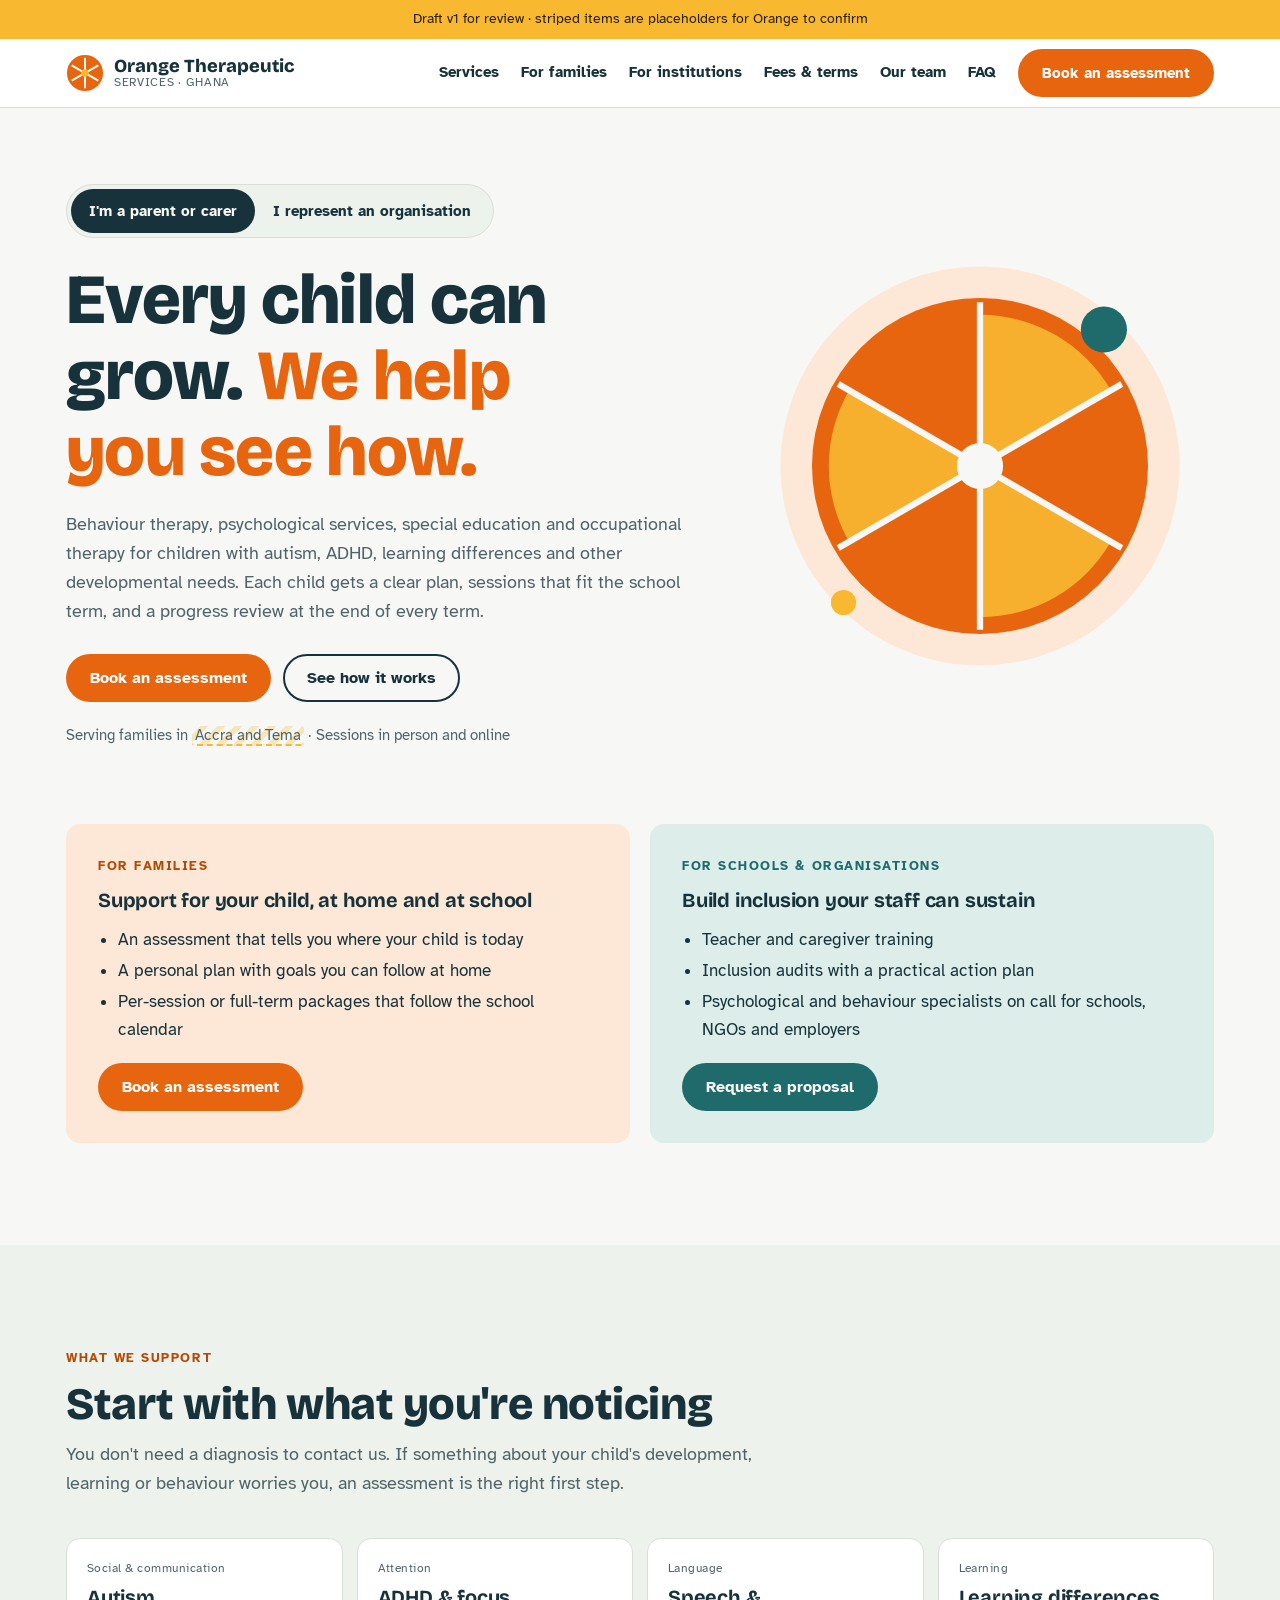
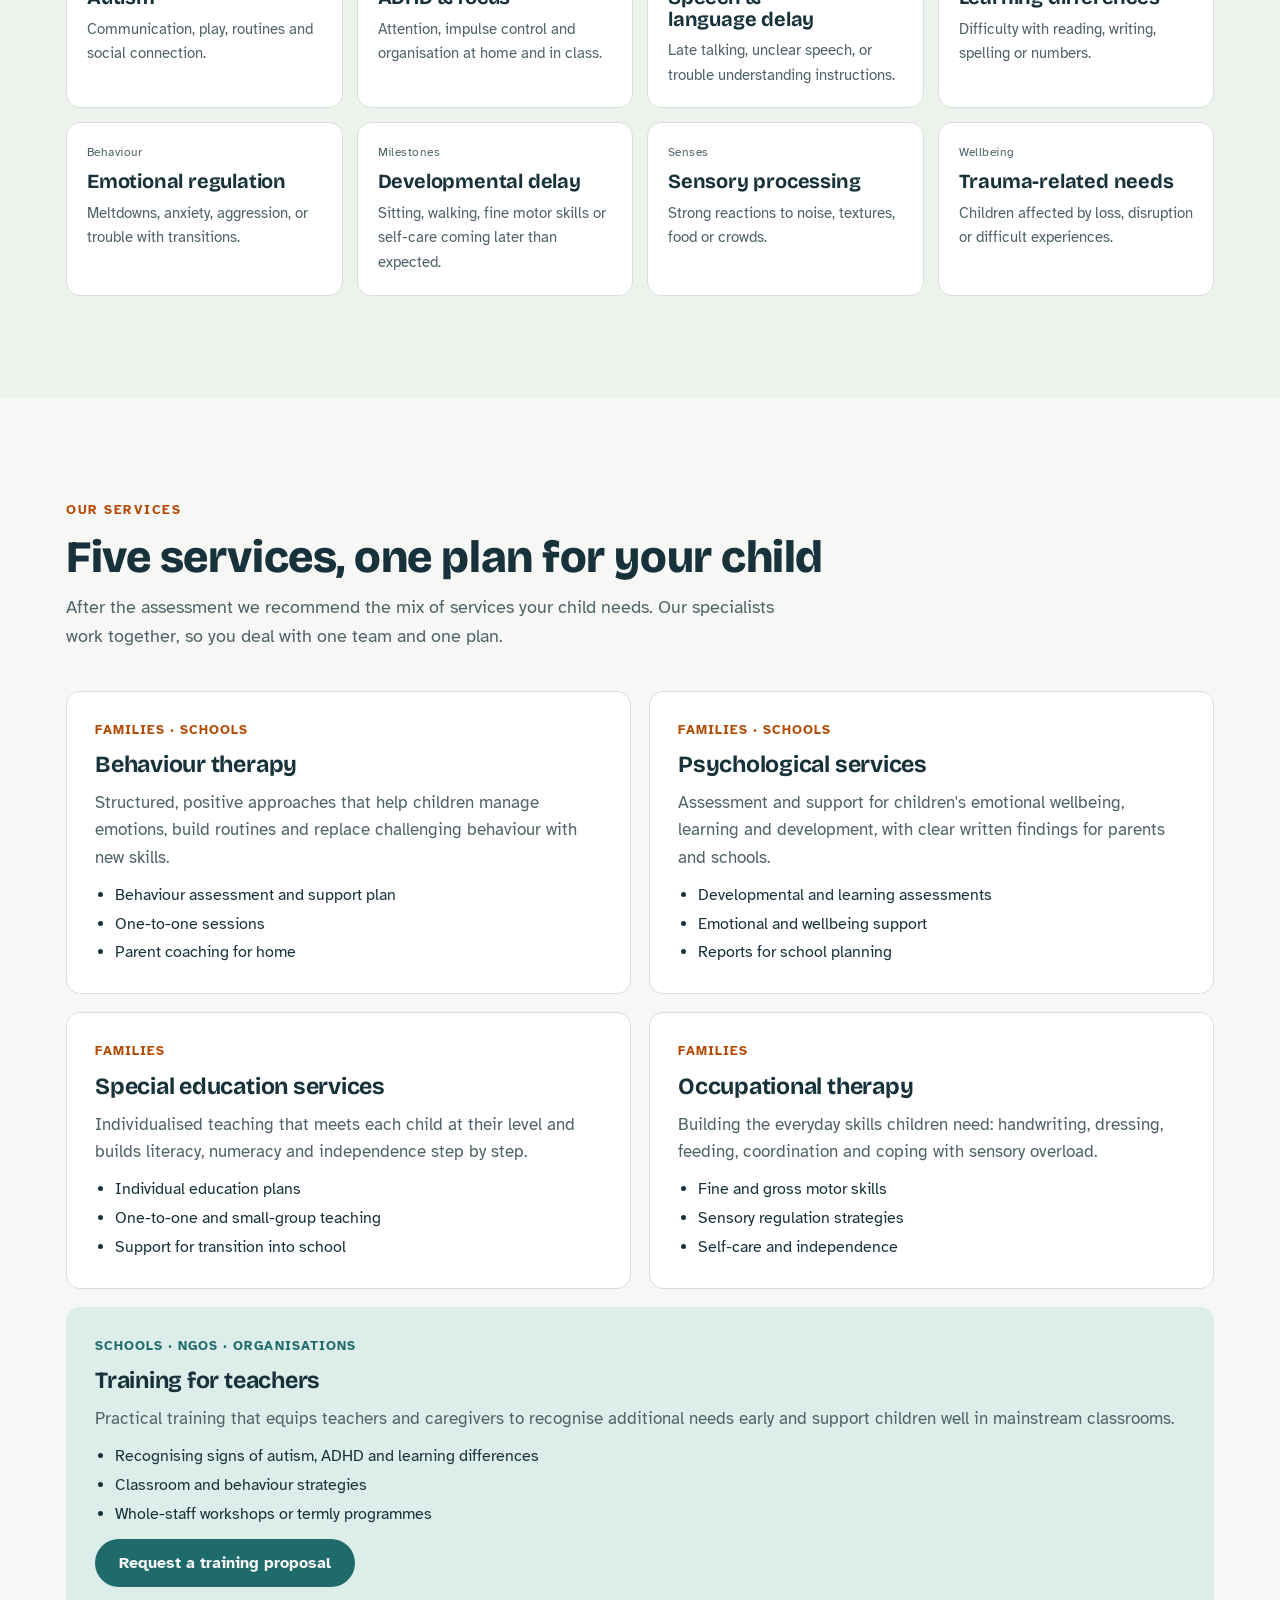
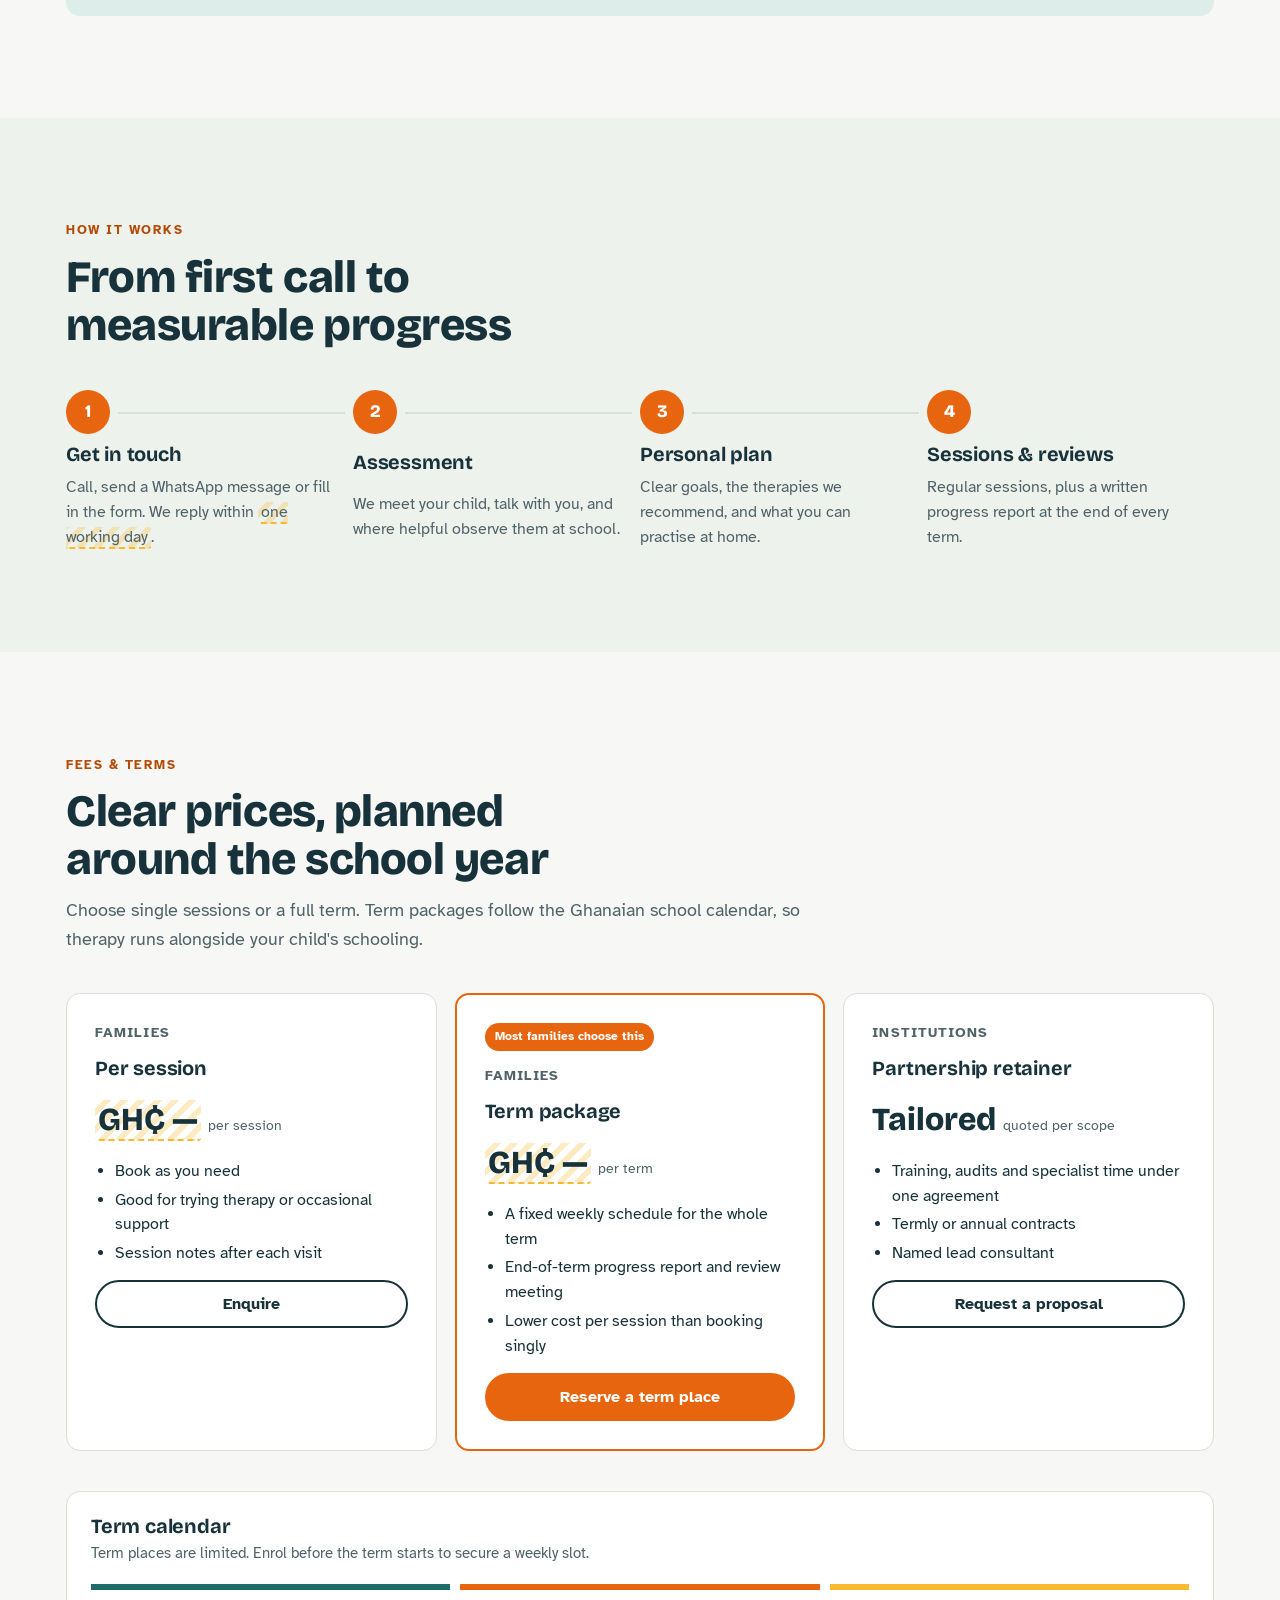
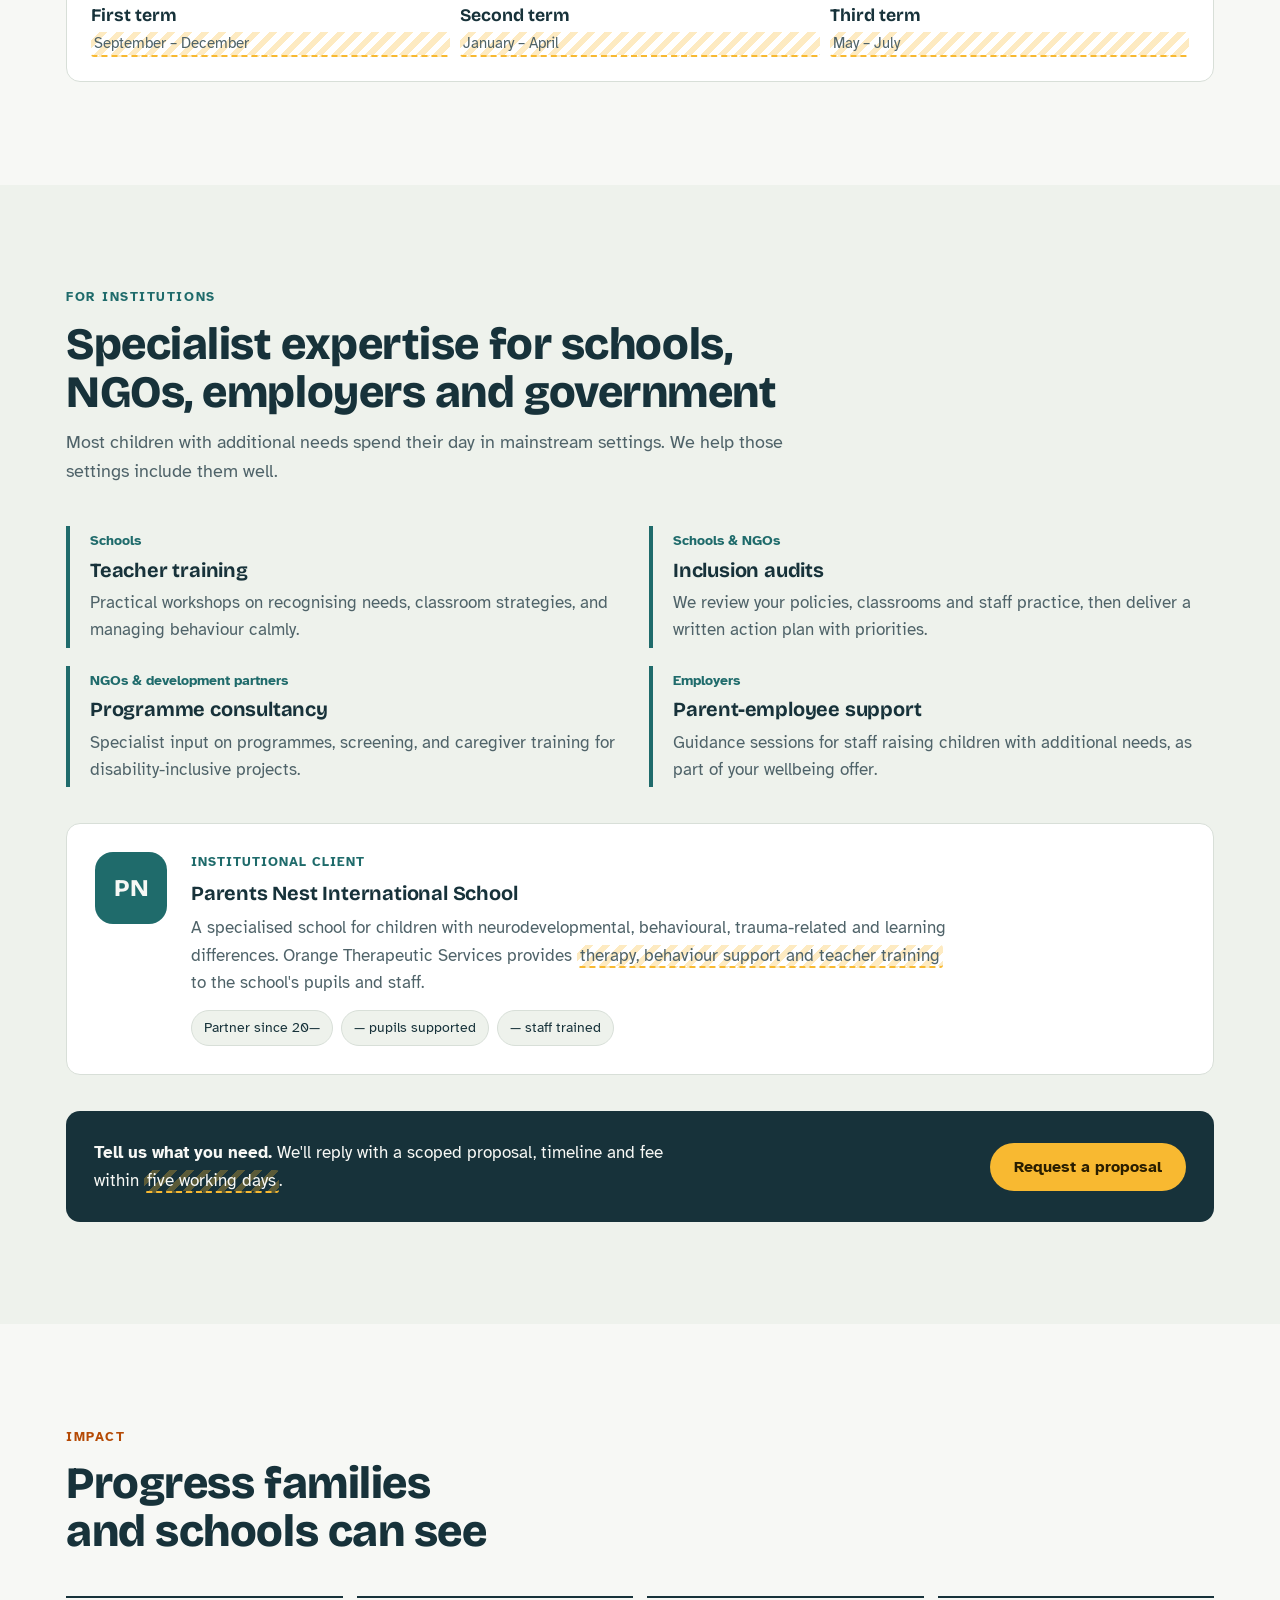
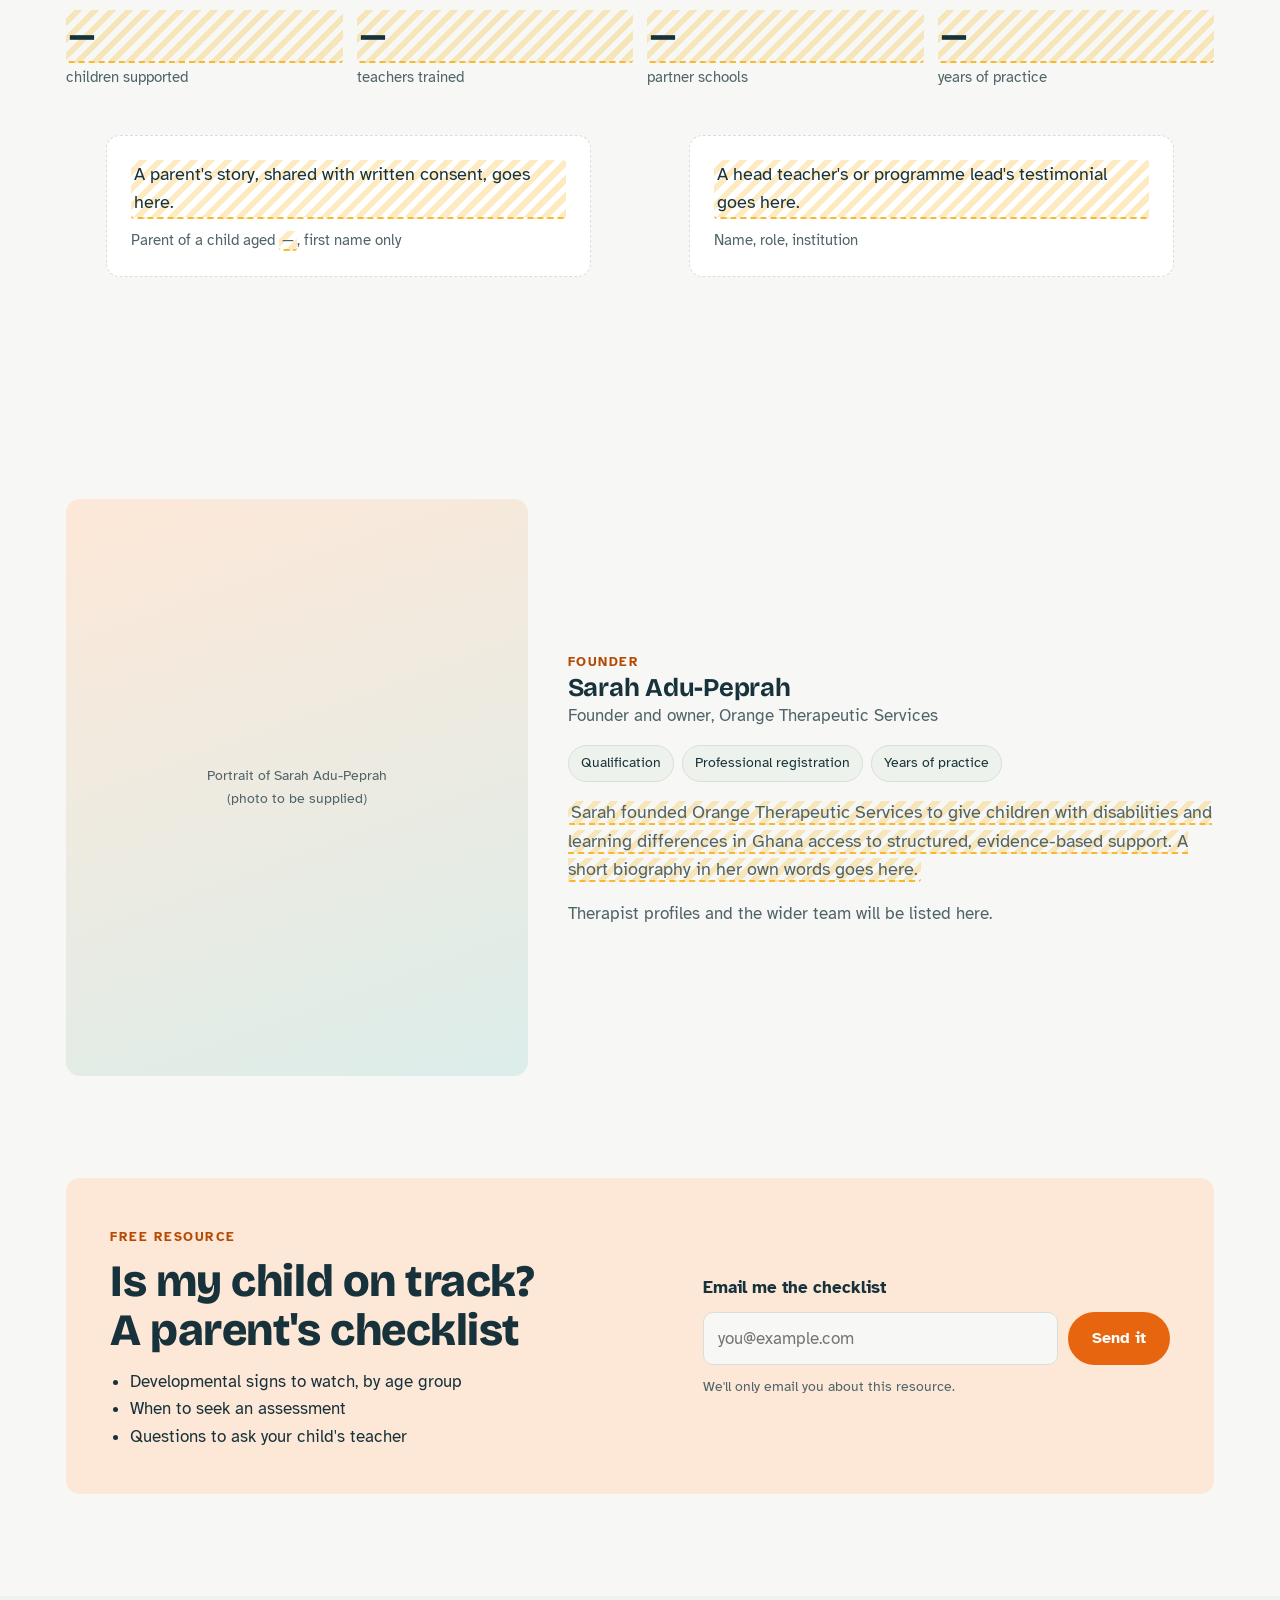
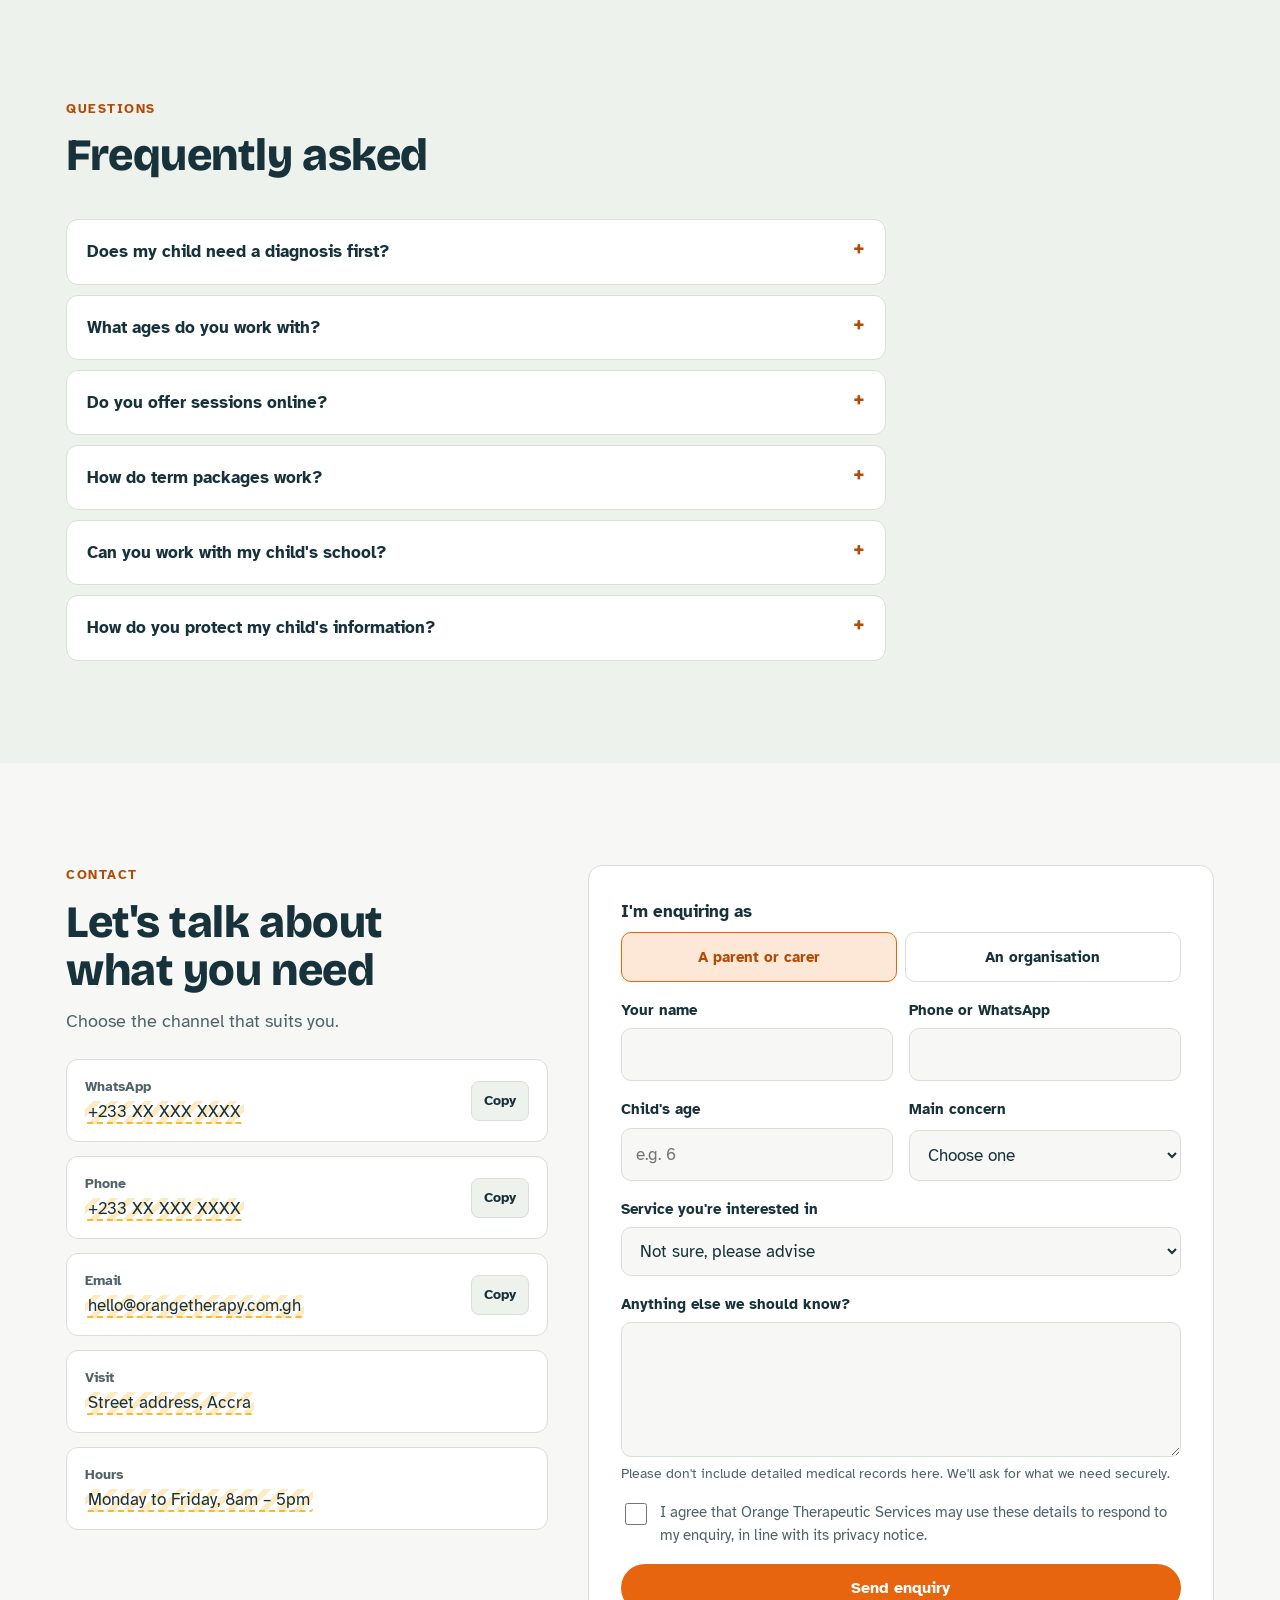
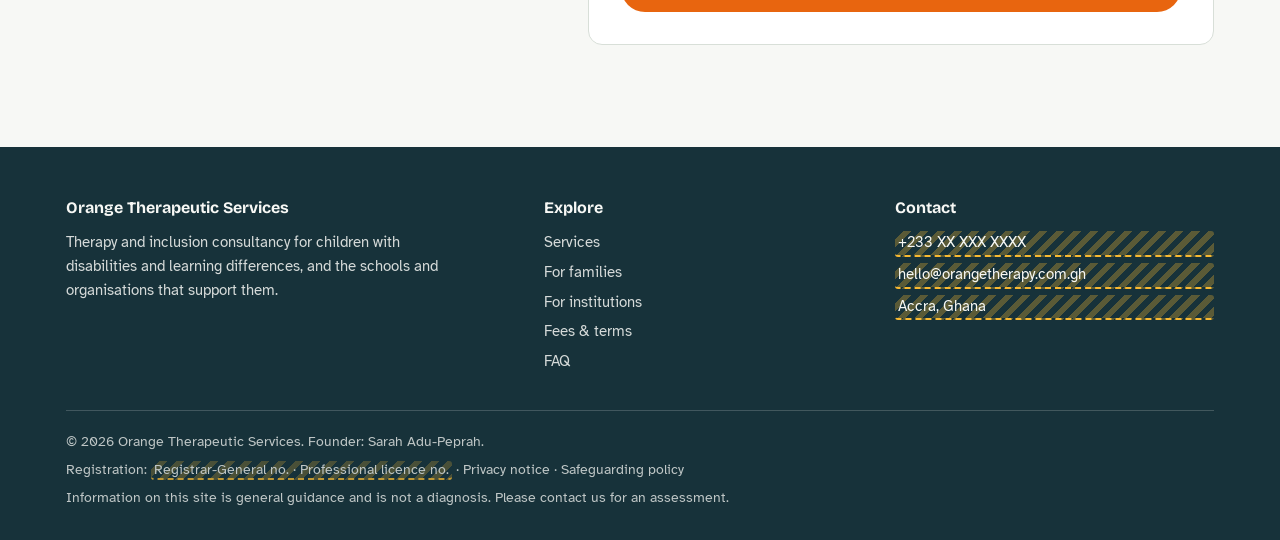
==== index.html @ 00dcbcc0 "Initial commit: Orange Therapeutic Services website v2 Responsive site with family and institution p" ====
<!doctype html>
<html lang="en">
<head>
<meta charset="utf-8">
<meta name="viewport" content="width=device-width, initial-scale=1, viewport-fit=cover">
<title>Orange Therapeutic Services</title>
<meta name="claude:viewport-fit-sides" content="cover">
<meta name="description" content="Therapy and inclusion consultancy for children with disabilities and learning differences in Ghana — for families and institutions.">
<link rel="preconnect" href="https://fonts.googleapis.com">
<link rel="stylesheet" href="https://fonts.googleapis.com/css2?family=Bricolage+Grotesque:opsz,wght@12..96,500;12..96,700;12..96,800&family=Atkinson+Hyperlegible:ital,wght@0,400;0,700;1,400&display=swap">
<style>
img{max-width:100%}[hidden]{display:none!important}body{margin:0}
/* Layout: two-door site (Families / Institutions) — a calm, legible base with one bold orange "segment" motif */
:root{
  --bg:#F7F8F5; --surface:#FFFFFF; --sunk:#EEF2EC;
  --ink:#17323A; --muted:#4F6369; --line:#D8DFD8;
  --orange:#E8650F; --orange-ink:#B54A05; --orange-soft:#FDE8D8;
  --sun:#F8B931; --teal:#1F6B6B; --teal-soft:#DCEDEA;
  --on-orange:#FFFFFF;
  --f-display:"Bricolage Grotesque", "Trebuchet MS", system-ui, sans-serif;
  --f-body:"Atkinson Hyperlegible", "Segoe UI", system-ui, sans-serif;
  --r:14px; --max:1180px;
}
@media (prefers-color-scheme: dark){:root:not([data-theme="light"]){
  --bg:#0F1D21; --surface:#152A30; --sunk:#12252A;
  --ink:#EAF1EE; --muted:#A6B8B6; --line:#28434A;
  --orange:#FF8436; --orange-ink:#FFA066; --orange-soft:#3A2414;
  --sun:#F8C452; --teal:#6FC2BC; --teal-soft:#1B3B3D; --on-orange:#1A0E05;
  color-scheme:dark}}
:root[data-theme="dark"]{
  --bg:#0F1D21; --surface:#152A30; --sunk:#12252A;
  --ink:#EAF1EE; --muted:#A6B8B6; --line:#28434A;
  --orange:#FF8436; --orange-ink:#FFA066; --orange-soft:#3A2414;
  --sun:#F8C452; --teal:#6FC2BC; --teal-soft:#1B3B3D; --on-orange:#1A0E05;
  color-scheme:dark}

*{box-sizing:border-box}
html{scroll-behavior:smooth}
@media (prefers-reduced-motion: reduce){html{scroll-behavior:auto}*{transition:none!important;animation:none!important}}
body{background:var(--bg);color:var(--ink);font-family:var(--f-body);font-size:1.0625rem;line-height:1.6}
body::before{content:"";position:fixed;inset:0 0 auto;height:env(safe-area-inset-top,0px);z-index:60;background:var(--surface)}
a{color:inherit}
:focus-visible{outline:3px solid var(--orange);outline-offset:3px;border-radius:6px}
h1,h2,h3{font-family:var(--f-display);line-height:1.08;text-wrap:balance;margin:0;letter-spacing:-.01em}
h2{font-size:clamp(1.8rem,1.2rem + 2.4vw,2.8rem);font-weight:800}
h3{font-size:1.25rem;font-weight:700}
p{margin:0}
.wrap{max-width:var(--max);margin:0 auto;padding-left:max(16px,env(safe-area-inset-left,0px));padding-right:max(16px,env(safe-area-inset-right,0px))}
.band{padding-block:clamp(56px,8vw,104px)}
.eyebrow{font-size:.8rem;font-weight:700;letter-spacing:.12em;text-transform:uppercase;color:var(--orange-ink)}
.lede{color:var(--muted);font-size:1.125rem;max-width:62ch}
.sec-head{display:grid;gap:12px;margin-bottom:40px;max-width:760px}
.skip{position:absolute;left:-999px;top:8px;background:var(--surface);padding:8px 14px;z-index:99}
.skip:focus{left:16px}
/* placeholder marker: anything Orange must confirm */
.ph{background:repeating-linear-gradient(135deg,transparent 0 6px,color-mix(in srgb,var(--sun) 30%,transparent) 6px 12px);border-bottom:2px dashed var(--sun);padding:0 3px;border-radius:3px}

/* Buttons */
.btn{display:inline-flex;align-items:center;justify-content:center;gap:8px;min-height:48px;padding:0 22px;border-radius:999px;font:700 1rem var(--f-body);text-decoration:none;border:2px solid transparent;cursor:pointer;transition:transform .15s,background .15s}
.btn:hover{transform:translateY(-1px)}
.btn-primary{background:var(--orange);color:var(--on-orange)}
.btn-primary:hover{background:var(--orange-ink)}
.btn-ghost{border-color:var(--ink);color:var(--ink);background:transparent}
.btn-ghost:hover{background:var(--sunk)}

/* Draft banner */
.draft{background:var(--sun);color:#2A1E00;font-size:.88rem;text-align:center;padding-block:8px}

/* Header */
header.site{position:sticky;top:env(safe-area-inset-top,0px);z-index:50;background:var(--surface);border-bottom:1px solid var(--line)}
.nav{display:flex;align-items:center;justify-content:space-between;gap:16px;min-height:68px}
.brand{display:flex;align-items:center;gap:10px;text-decoration:none;font-family:var(--f-display);font-weight:800;font-size:1.15rem;line-height:1.05}
.brand small{display:block;font-family:var(--f-body);font-weight:400;font-size:.72rem;color:var(--muted);letter-spacing:.06em;text-transform:uppercase}
.links{display:flex;align-items:center;gap:22px}
.links a{text-decoration:none;font-weight:700;font-size:.95rem}
.links a:not(.btn):hover{color:var(--orange-ink)}
.menu-btn{display:none;background:none;border:2px solid var(--line);border-radius:10px;width:48px;height:48px;color:var(--ink);cursor:pointer}
@media (max-width:920px){
  .menu-btn{display:inline-grid;place-items:center}
  .links{position:absolute;top:100%;left:0;right:0;flex-direction:column;align-items:stretch;gap:0;background:var(--surface);border-bottom:1px solid var(--line);padding:8px max(16px,env(safe-area-inset-right,0px)) 18px max(16px,env(safe-area-inset-left,0px))}
  .links[data-open="false"]{display:none}
  .links a{padding:14px 4px;border-bottom:1px solid var(--line)}
  .links .btn{margin-top:14px;border-bottom:0}
}

/* Hero */
.hero{padding-block:clamp(40px,6vw,80px);overflow:hidden}
.hero-grid{display:grid;grid-template-columns:1.15fr .85fr;gap:48px;align-items:center}
.switch{display:inline-flex;background:var(--sunk);border:1px solid var(--line);border-radius:999px;padding:4px;margin-bottom:24px}
.switch button{border:0;background:transparent;color:var(--ink);font:700 .95rem var(--f-body);padding:10px 18px;border-radius:999px;cursor:pointer;min-height:44px}
.switch button[aria-pressed="true"]{background:var(--ink);color:var(--bg)}
.hero h1{font-size:clamp(2.4rem,1.4rem + 4.6vw,4.4rem);font-weight:800;margin-bottom:20px}
.hero h1 em{font-style:normal;color:var(--orange)}
.hero .lede{margin-bottom:28px}
.cta-row{display:flex;flex-wrap:wrap;gap:12px}
.hero-note{margin-top:22px;font-size:.92rem;color:var(--muted)}
.orange-mark{width:100%;max-width:420px;justify-self:center;aspect-ratio:1}
.orange-mark .seg{transform-origin:200px 200px;animation:settle .9s cubic-bezier(.2,.8,.2,1) both}
@keyframes settle{from{transform:rotate(-14deg) scale(.96)}to{transform:none}}
@media (max-width:860px){.hero-grid{grid-template-columns:1fr}.orange-mark{max-width:240px;order:-1}}

/* Doors */
.doors{display:grid;grid-template-columns:1fr 1fr;gap:20px}
.door{border-radius:var(--r);padding:32px;display:grid;gap:14px;align-content:start}
.door.fam{background:var(--orange-soft)}
.door.inst{background:var(--teal-soft)}
.door ul{margin:0;padding-left:20px;display:grid;gap:4px}
.door .btn{justify-self:start;margin-top:6px}
.door.inst .btn{background:var(--teal);color:var(--bg)}
@media (max-width:760px){.doors{grid-template-columns:1fr}.door{padding:24px}}

/* Concerns */
.concerns{display:grid;grid-template-columns:repeat(4,1fr);gap:14px}
.concern{background:var(--surface);border:1px solid var(--line);border-radius:var(--r);padding:20px;display:grid;gap:8px;align-content:start}
.concern .tag{font-size:.78rem;color:var(--muted);letter-spacing:.04em}
.concern p{color:var(--muted);font-size:.96rem}
@media (max-width:980px){.concerns{grid-template-columns:repeat(2,1fr)}}
@media (max-width:480px){.concerns{grid-template-columns:1fr}}

/* Services */
.svc-grid{display:grid;grid-template-columns:repeat(2,1fr);gap:18px}
.svc{background:var(--surface);border:1px solid var(--line);border-radius:var(--r);padding:28px;display:grid;gap:12px;align-content:start}
.svc h3{font-size:1.45rem}
.svc p{color:var(--muted)}
.svc ul{margin:0;padding-left:20px;display:grid;gap:4px;font-size:.97rem}
.svc-for{font-size:.8rem;font-weight:700;letter-spacing:.08em;text-transform:uppercase;color:var(--orange-ink)}
.svc-wide{grid-column:1/-1;background:var(--teal-soft);border-color:transparent}
.svc-wide .svc-for{color:var(--teal)}
.svc-wide .btn{justify-self:start;background:var(--teal);color:var(--bg)}
@media (max-width:760px){.svc-grid{grid-template-columns:1fr}.svc{padding:22px}}
/* Client case */
.client{margin-top:36px;display:grid;grid-template-columns:auto 1fr;gap:24px;align-items:start;background:var(--surface);border:1px solid var(--line);border-radius:var(--r);padding:28px}
.client-mark{width:72px;height:72px;border-radius:18px;background:var(--teal);color:var(--bg);display:grid;place-items:center;font-family:var(--f-display);font-weight:800;font-size:1.5rem}
.client-body{display:grid;gap:10px;min-width:0}
.client-body p{color:var(--muted);max-width:70ch}
@media (max-width:560px){.client{grid-template-columns:1fr;padding:22px}.client-mark{width:56px;height:56px;font-size:1.2rem}}

/* Steps */
.steps{list-style:none;margin:0;padding:0;display:grid;grid-template-columns:repeat(4,1fr);gap:0;counter-reset:s}
.step{padding:0 20px 0 0;display:grid;gap:10px;position:relative}
.step::before{counter-increment:s;content:counter(s);font-family:var(--f-display);font-weight:800;font-size:1.1rem;width:44px;height:44px;border-radius:50%;display:grid;place-items:center;background:var(--orange);color:var(--on-orange)}
.step::after{content:"";position:absolute;top:22px;left:52px;right:8px;height:2px;background:var(--line)}
.step:last-child::after{display:none}
.step p{color:var(--muted);font-size:.97rem}
@media (max-width:860px){.steps{grid-template-columns:1fr 1fr;row-gap:32px}.step::after{display:none}}
@media (max-width:480px){.steps{grid-template-columns:1fr}}

/* Fees + term rail */
.sunk{background:var(--sunk)}
.plans{display:grid;grid-template-columns:repeat(3,1fr);gap:18px}
.plan{background:var(--surface);border:1px solid var(--line);border-radius:var(--r);padding:28px;display:grid;gap:14px;align-content:start}
.plan.feature{border:2px solid var(--orange)}
.plan .who{font-size:.85rem;font-weight:700;color:var(--muted);text-transform:uppercase;letter-spacing:.08em}
.price{font-family:var(--f-display);font-weight:800;font-size:2rem}
.price small{font-family:var(--f-body);font-size:.9rem;font-weight:400;color:var(--muted)}
.plan ul{margin:0;padding-left:20px;display:grid;gap:4px;font-size:.97rem}
.badge{justify-self:start;background:var(--orange);color:var(--on-orange);font-size:.78rem;font-weight:700;padding:4px 10px;border-radius:999px}
@media (max-width:900px){.plans{grid-template-columns:1fr}}
.terms{margin-top:40px;background:var(--surface);border:1px solid var(--line);border-radius:var(--r);padding:24px}
.terms h3{margin-bottom:4px}
.terms > p{color:var(--muted);font-size:.95rem;margin-bottom:18px}
.rail{display:grid;grid-template-columns:repeat(3,1fr);gap:10px}
.term{border-top:6px solid var(--teal);padding-top:12px;display:grid;gap:2px}
.term:nth-child(2){border-color:var(--orange)}
.term:nth-child(3){border-color:var(--sun)}
.term b{font-family:var(--f-display);font-size:1.1rem}
.term span{color:var(--muted);font-size:.92rem}
@media (max-width:560px){.rail{grid-template-columns:1fr}}

/* Institutions */
.inst-grid{display:grid;grid-template-columns:repeat(2,1fr);gap:18px}
.offer{border-left:4px solid var(--teal);padding:4px 0 4px 20px;display:grid;gap:8px}
.offer p{color:var(--muted)}
.offer .for{font-size:.85rem;font-weight:700;color:var(--teal)}
.inst-cta{margin-top:36px;display:flex;flex-wrap:wrap;gap:16px;align-items:center;justify-content:space-between;background:var(--ink);color:var(--bg);border-radius:var(--r);padding:28px}
.inst-cta p{max-width:52ch}
.inst-cta .btn{background:var(--sun);color:#2A1E00}
@media (max-width:760px){.inst-grid{grid-template-columns:1fr}}

/* Proof */
.stats{display:grid;grid-template-columns:repeat(4,1fr);gap:14px;margin-bottom:28px}
.stat{border-top:2px solid var(--ink);padding-top:12px}
.stat b{display:block;font-family:var(--f-display);font-size:2rem;font-weight:800;font-variant-numeric:tabular-nums}
.stat span{color:var(--muted);font-size:.93rem}
@media (max-width:760px){.stats{grid-template-columns:1fr 1fr}}
.stories{display:grid;grid-template-columns:1fr 1fr;gap:18px}
.story{background:var(--surface);border:1px dashed var(--line);border-radius:var(--r);padding:24px;display:grid;gap:10px}
.story blockquote{margin:0;font-size:1.1rem}
.story cite{font-style:normal;color:var(--muted);font-size:.92rem}
@media (max-width:760px){.stories{grid-template-columns:1fr}}

/* Team */
.team{display:grid;grid-template-columns:1fr 1.4fr;gap:40px;align-items:center}
.portrait{aspect-ratio:4/5;max-width:100%;border-radius:var(--r);background:linear-gradient(160deg,var(--orange-soft),var(--teal-soft));display:grid;place-items:center;color:var(--muted);font-size:.9rem;text-align:center;padding:20px}
.team h3{font-size:1.6rem}
.creds{display:flex;flex-wrap:wrap;gap:8px;margin:16px 0}
.creds span{background:var(--sunk);border:1px solid var(--line);border-radius:999px;padding:6px 12px;font-size:.88rem}
@media (max-width:760px){.team{grid-template-columns:1fr}.portrait{max-width:320px}}

/* Resources */
.res{display:grid;grid-template-columns:1.2fr 1fr;gap:32px;align-items:center;background:var(--orange-soft);border-radius:var(--r);padding:clamp(24px,4vw,44px)}
.res ul{margin:14px 0 0;padding-left:20px}
.inline-form{display:flex;flex-wrap:wrap;gap:10px}
.inline-form input{flex:1 1 220px;min-width:0}
@media (max-width:760px){.res{grid-template-columns:1fr}}

/* FAQ */
.faq{display:grid;gap:10px;max-width:820px}
.faq details{background:var(--surface);border:1px solid var(--line);border-radius:12px;padding:0 20px}
.faq summary{cursor:pointer;font-weight:700;padding:18px 0;list-style:none;display:flex;justify-content:space-between;gap:12px}
.faq summary::after{content:"+";font-family:var(--f-display);font-size:1.4rem;line-height:1;color:var(--orange-ink)}
.faq details[open] summary::after{content:"–"}
.faq details p{padding-bottom:18px;color:var(--muted)}

/* Contact */
.contact{display:grid;grid-template-columns:1fr 1.3fr;gap:40px;align-items:start}
.channels{display:grid;gap:14px}
.channel{background:var(--surface);border:1px solid var(--line);border-radius:12px;padding:16px 18px;display:flex;justify-content:space-between;align-items:center;gap:12px;flex-wrap:wrap}
.channel b{display:block;font-size:.85rem;color:var(--muted);font-weight:700}
.copy{border:1px solid var(--line);background:var(--sunk);color:var(--ink);border-radius:8px;padding:8px 12px;font:700 .85rem var(--f-body);cursor:pointer;min-height:40px}
form.enquiry{background:var(--surface);border:1px solid var(--line);border-radius:var(--r);padding:clamp(20px,3vw,32px);display:grid;gap:16px}
.field{display:grid;gap:6px}
.field label{font-weight:700;font-size:.95rem}
.field .hint{font-size:.85rem;color:var(--muted)}
input,select,textarea{font:inherit;color:var(--ink);background:var(--bg);border:1.5px solid var(--line);border-radius:10px;padding:12px 14px;min-height:48px;width:100%}
input:focus,select:focus,textarea:focus{border-color:var(--orange);outline:none;box-shadow:0 0 0 3px var(--orange-soft)}
.two{display:grid;grid-template-columns:1fr 1fr;gap:16px}
@media (max-width:560px){.two{grid-template-columns:1fr}}
.seg-ctl{display:grid;grid-template-columns:1fr 1fr;gap:8px}
.seg-ctl label{border:1.5px solid var(--line);border-radius:10px;padding:12px;text-align:center;cursor:pointer;font-weight:700;min-height:48px;display:grid;place-items:center}
.seg-ctl input{position:absolute;opacity:0;width:1px;height:1px}
.seg-ctl input:checked + span{color:var(--orange-ink)}
.seg-ctl label:has(input:checked){border-color:var(--orange);background:var(--orange-soft)}
.seg-ctl label:has(input:focus-visible){outline:3px solid var(--orange);outline-offset:2px}
.consent{display:flex;gap:10px;align-items:flex-start;font-size:.92rem;color:var(--muted)}
.consent input{width:22px;height:22px;min-height:0;flex:none;margin-top:2px;accent-color:var(--orange)}
.error{color:var(--orange-ink);font-size:.9rem;font-weight:700}
.result{background:var(--teal-soft);border-radius:12px;padding:18px;display:grid;gap:10px}
.result pre{white-space:pre-wrap;margin:0;font:inherit;font-size:.93rem;background:var(--surface);border-radius:8px;padding:12px}
@media (max-width:860px){.contact{grid-template-columns:1fr}}

/* Footer */
footer{background:var(--ink);color:var(--bg);padding-block:48px 32px;font-size:.93rem}
.foot{display:grid;grid-template-columns:1.4fr 1fr 1fr;gap:32px}
.foot h4{font-family:var(--f-display);margin:0 0 10px;font-size:1rem}
.foot ul{list-style:none;margin:0;padding:0;display:grid;gap:6px}
.foot a{text-decoration:none;opacity:.85}
.foot a:hover{opacity:1;text-decoration:underline}
.legal{margin-top:36px;padding-top:20px;border-top:1px solid color-mix(in srgb,var(--bg) 25%,transparent);opacity:.75;font-size:.85rem;display:grid;gap:6px}
@media (max-width:760px){.foot{grid-template-columns:1fr}}
</style>
</head>
<body>


<a class="skip" href="#main">Skip to content</a>
<div class="draft"><div class="wrap">Draft v1 for review · striped items are placeholders for Orange to confirm</div></div>

<header class="site">
  <div class="wrap nav">
    <a class="brand" href="#top" aria-label="Orange Therapeutic Services home">
      <svg width="38" height="38" viewBox="0 0 40 40" aria-hidden="true"><circle cx="20" cy="20" r="19" fill="var(--orange)"/><g stroke="var(--surface)" stroke-width="2"><line x1="20" y1="4" x2="20" y2="36"/><line x1="6" y1="12" x2="34" y2="28"/><line x1="6" y1="28" x2="34" y2="12"/></g><circle cx="20" cy="20" r="4" fill="var(--sun)"/></svg>
      <span>Orange Therapeutic<small>Services · Ghana</small></span>
    </a>
    <button class="menu-btn" id="menuBtn" aria-controls="navLinks" aria-expanded="false" aria-label="Open menu">
      <svg width="22" height="22" viewBox="0 0 24 24" aria-hidden="true"><path d="M3 6h18M3 12h18M3 18h18" stroke="currentColor" stroke-width="2.2" stroke-linecap="round"/></svg>
    </button>
    <nav class="links" id="navLinks" data-open="false" aria-label="Main">
      <a href="#services">Services</a>
      <a href="#families">For families</a>
      <a href="#institutions">For institutions</a>
      <a href="#fees">Fees &amp; terms</a>
      <a href="#team">Our team</a>
      <a href="#faq">FAQ</a>
      <a class="btn btn-primary" href="#contact" data-cta>Book an assessment</a>
    </nav>
  </div>
</header>

<main id="main">
<section class="hero" id="top">
  <div class="wrap hero-grid">
    <div>
      <div class="switch" role="group" aria-label="I am">
        <button type="button" id="aud-fam" aria-pressed="true" data-aud="fam">I'm a parent or carer</button>
        <button type="button" id="aud-inst" aria-pressed="false" data-aud="inst">I represent an organisation</button>
      </div>
      <h1 id="heroTitle">Every child can grow. <em>We help you see how.</em></h1>
      <p class="lede" id="heroLede">Behaviour therapy, psychological services, special education and occupational therapy for children with autism, ADHD, learning differences and other developmental needs. Each child gets a clear plan, sessions that fit the school term, and a progress review at the end of every term.</p>
      <div class="cta-row">
        <a class="btn btn-primary" href="#contact" id="heroPrimary">Book an assessment</a>
        <a class="btn btn-ghost" href="#how" id="heroSecondary">See how it works</a>
      </div>
      <p class="hero-note" id="heroNote">Serving families in <span class="ph">Accra and Tema</span> · Sessions in person and online</p>
    </div>
    <svg class="orange-mark" viewBox="0 0 400 400" role="img" aria-label="A stylised orange cut into segments">
      <circle cx="200" cy="200" r="190" fill="var(--orange-soft)"/>
      <g class="seg">
        <circle cx="200" cy="200" r="160" fill="var(--orange)"/>
        <g fill="var(--sun)" opacity=".9">
          <path d="M200 200 L200 56 A144 144 0 0 1 324.7 128 Z"/>
          <path d="M200 200 L324.7 272 A144 144 0 0 1 200 344 Z"/>
          <path d="M200 200 L75.3 272 A144 144 0 0 1 75.3 128 Z"/>
        </g>
        <g stroke="var(--bg)" stroke-width="6"><line x1="200" y1="44" x2="200" y2="356"/><line x1="65" y1="122" x2="335" y2="278"/><line x1="65" y1="278" x2="335" y2="122"/></g>
        <circle cx="200" cy="200" r="22" fill="var(--bg)"/>
      </g>
      <circle cx="318" cy="70" r="22" fill="var(--teal)"/>
      <circle cx="70" cy="330" r="12" fill="var(--sun)"/>
    </svg>
  </div>
</section>

<section class="band" style="padding-top:0">
  <div class="wrap doors">
    <article class="door fam" id="families">
      <span class="eyebrow">For families</span>
      <h3>Support for your child, at home and at school</h3>
      <ul>
        <li>An assessment that tells you where your child is today</li>
        <li>A personal plan with goals you can follow at home</li>
        <li>Per-session or full-term packages that follow the school calendar</li>
      </ul>
      <a class="btn btn-primary" href="#contact" data-pick="family">Book an assessment</a>
    </article>
    <article class="door inst">
      <span class="eyebrow" style="color:var(--teal)">For schools &amp; organisations</span>
      <h3>Build inclusion your staff can sustain</h3>
      <ul>
        <li>Teacher and caregiver training</li>
        <li>Inclusion audits with a practical action plan</li>
        <li>Psychological and behaviour specialists on call for schools, NGOs and employers</li>
      </ul>
      <a class="btn" href="#contact" data-pick="institution">Request a proposal</a>
    </article>
  </div>
</section>

<section class="band sunk" id="concerns">
  <div class="wrap">
    <div class="sec-head">
      <span class="eyebrow">What we support</span>
      <h2>Start with what you're noticing</h2>
      <p class="lede">You don't need a diagnosis to contact us. If something about your child's development, learning or behaviour worries you, an assessment is the right first step.</p>
    </div>
    <div class="concerns">
      <div class="concern"><span class="tag">Social &amp; communication</span><h3>Autism</h3><p>Communication, play, routines and social connection.</p></div>
      <div class="concern"><span class="tag">Attention</span><h3>ADHD &amp; focus</h3><p>Attention, impulse control and organisation at home and in class.</p></div>
      <div class="concern"><span class="tag">Language</span><h3>Speech &amp; language delay</h3><p>Late talking, unclear speech, or trouble understanding instructions.</p></div>
      <div class="concern"><span class="tag">Learning</span><h3>Learning differences</h3><p>Difficulty with reading, writing, spelling or numbers.</p></div>
      <div class="concern"><span class="tag">Behaviour</span><h3>Emotional regulation</h3><p>Meltdowns, anxiety, aggression, or trouble with transitions.</p></div>
      <div class="concern"><span class="tag">Milestones</span><h3>Developmental delay</h3><p>Sitting, walking, fine motor skills or self-care coming later than expected.</p></div>
      <div class="concern"><span class="tag">Senses</span><h3>Sensory processing</h3><p>Strong reactions to noise, textures, food or crowds.</p></div>
      <div class="concern"><span class="tag">Wellbeing</span><h3>Trauma-related needs</h3><p>Children affected by loss, disruption or difficult experiences.</p></div>
    </div>
  </div>
</section>

<section class="band" id="services">
  <div class="wrap">
    <div class="sec-head">
      <span class="eyebrow">Our services</span>
      <h2>Five services, one plan for your child</h2>
      <p class="lede">After the assessment we recommend the mix of services your child needs. Our specialists work together, so you deal with one team and one plan.</p>
    </div>
    <div class="svc-grid">
      <article class="svc">
        <span class="svc-for">Families · Schools</span>
        <h3>Behaviour therapy</h3>
        <p>Structured, positive approaches that help children manage emotions, build routines and replace challenging behaviour with new skills.</p>
        <ul><li>Behaviour assessment and support plan</li><li>One-to-one sessions</li><li>Parent coaching for home</li></ul>
      </article>
      <article class="svc">
        <span class="svc-for">Families · Schools</span>
        <h3>Psychological services</h3>
        <p>Assessment and support for children's emotional wellbeing, learning and development, with clear written findings for parents and schools.</p>
        <ul><li>Developmental and learning assessments</li><li>Emotional and wellbeing support</li><li>Reports for school planning</li></ul>
      </article>
      <article class="svc">
        <span class="svc-for">Families</span>
        <h3>Special education services</h3>
        <p>Individualised teaching that meets each child at their level and builds literacy, numeracy and independence step by step.</p>
        <ul><li>Individual education plans</li><li>One-to-one and small-group teaching</li><li>Support for transition into school</li></ul>
      </article>
      <article class="svc">
        <span class="svc-for">Families</span>
        <h3>Occupational therapy</h3>
        <p>Building the everyday skills children need: handwriting, dressing, feeding, coordination and coping with sensory overload.</p>
        <ul><li>Fine and gross motor skills</li><li>Sensory regulation strategies</li><li>Self-care and independence</li></ul>
      </article>
      <article class="svc svc-wide">
        <span class="svc-for">Schools · NGOs · Organisations</span>
        <h3>Training for teachers</h3>
        <p>Practical training that equips teachers and caregivers to recognise additional needs early and support children well in mainstream classrooms.</p>
        <ul><li>Recognising signs of autism, ADHD and learning differences</li><li>Classroom and behaviour strategies</li><li>Whole-staff workshops or termly programmes</li></ul>
        <a class="btn" href="#contact" data-pick="institution">Request a training proposal</a>
      </article>
    </div>
  </div>
</section>

<section class="band sunk" id="how">
  <div class="wrap">
    <div class="sec-head">
      <span class="eyebrow">How it works</span>
      <h2>From first call to measurable progress</h2>
    </div>
    <ol class="steps">
      <li class="step"><h3>Get in touch</h3><p>Call, send a WhatsApp message or fill in the form. We reply within <span class="ph">one working day</span>.</p></li>
      <li class="step"><h3>Assessment</h3><p>We meet your child, talk with you, and where helpful observe them at school.</p></li>
      <li class="step"><h3>Personal plan</h3><p>Clear goals, the therapies we recommend, and what you can practise at home.</p></li>
      <li class="step"><h3>Sessions &amp; reviews</h3><p>Regular sessions, plus a written progress report at the end of every term.</p></li>
    </ol>
  </div>
</section>

<section class="band" id="fees">
  <div class="wrap">
    <div class="sec-head">
      <span class="eyebrow">Fees &amp; terms</span>
      <h2>Clear prices, planned around the school year</h2>
      <p class="lede">Choose single sessions or a full term. Term packages follow the Ghanaian school calendar, so therapy runs alongside your child's schooling.</p>
    </div>
    <div class="plans">
      <div class="plan">
        <span class="who">Families</span>
        <h3>Per session</h3>
        <div class="price"><span class="ph">GH₵ —</span> <small>per session</small></div>
        <ul><li>Book as you need</li><li>Good for trying therapy or occasional support</li><li>Session notes after each visit</li></ul>
        <a class="btn btn-ghost" href="#contact" data-pick="family">Enquire</a>
      </div>
      <div class="plan feature">
        <span class="badge">Most families choose this</span>
        <span class="who">Families</span>
        <h3>Term package</h3>
        <div class="price"><span class="ph">GH₵ —</span> <small>per term</small></div>
        <ul><li>A fixed weekly schedule for the whole term</li><li>End-of-term progress report and review meeting</li><li>Lower cost per session than booking singly</li></ul>
        <a class="btn btn-primary" href="#contact" data-pick="family">Reserve a term place</a>
      </div>
      <div class="plan">
        <span class="who">Institutions</span>
        <h3>Partnership retainer</h3>
        <div class="price">Tailored <small>quoted per scope</small></div>
        <ul><li>Training, audits and specialist time under one agreement</li><li>Termly or annual contracts</li><li>Named lead consultant</li></ul>
        <a class="btn btn-ghost" href="#contact" data-pick="institution">Request a proposal</a>
      </div>
    </div>
    <div class="terms">
      <h3>Term calendar</h3>
      <p>Term places are limited. Enrol before the term starts to secure a weekly slot.</p>
      <div class="rail">
        <div class="term"><b>First term</b><span class="ph">September – December</span></div>
        <div class="term"><b>Second term</b><span class="ph">January – April</span></div>
        <div class="term"><b>Third term</b><span class="ph">May – July</span></div>
      </div>
    </div>
  </div>
</section>

<section class="band sunk" id="institutions">
  <div class="wrap">
    <div class="sec-head">
      <span class="eyebrow" style="color:var(--teal)">For institutions</span>
      <h2>Specialist expertise for schools, NGOs, employers and government</h2>
      <p class="lede">Most children with additional needs spend their day in mainstream settings. We help those settings include them well.</p>
    </div>
    <div class="inst-grid">
      <div class="offer"><span class="for">Schools</span><h3>Teacher training</h3><p>Practical workshops on recognising needs, classroom strategies, and managing behaviour calmly.</p></div>
      <div class="offer"><span class="for">Schools &amp; NGOs</span><h3>Inclusion audits</h3><p>We review your policies, classrooms and staff practice, then deliver a written action plan with priorities.</p></div>
      <div class="offer"><span class="for">NGOs &amp; development partners</span><h3>Programme consultancy</h3><p>Specialist input on programmes, screening, and caregiver training for disability-inclusive projects.</p></div>
      <div class="offer"><span class="for">Employers</span><h3>Parent-employee support</h3><p>Guidance sessions for staff raising children with additional needs, as part of your wellbeing offer.</p></div>
    </div>
    <div class="client">
      <div class="client-mark" aria-hidden="true">PN</div>
      <div class="client-body">
        <span class="svc-for" style="color:var(--teal)">Institutional client</span>
        <h3>Parents Nest International School</h3>
        <p>A specialised school for children with neurodevelopmental, behavioural, trauma-related and learning differences. Orange Therapeutic Services provides <span class="ph">therapy, behaviour support and teacher training</span> to the school's pupils and staff.</p>
        <div class="creds" style="margin:4px 0 0"><span class="ph">Partner since 20—</span><span class="ph">— pupils supported</span><span class="ph">— staff trained</span></div>
      </div>
    </div>

    <div class="inst-cta">
      <p><strong>Tell us what you need.</strong> We'll reply with a scoped proposal, timeline and fee within <span class="ph">five working days</span>.</p>
      <a class="btn" href="#contact" data-pick="institution">Request a proposal</a>
    </div>
  </div>
</section>

<section class="band" id="impact">
  <div class="wrap">
    <div class="sec-head">
      <span class="eyebrow">Impact</span>
      <h2>Progress families and schools can see</h2>
    </div>
    <div class="stats">
      <div class="stat"><b class="ph">—</b><span>children supported</span></div>
      <div class="stat"><b class="ph">—</b><span>teachers trained</span></div>
      <div class="stat"><b class="ph">—</b><span>partner schools</span></div>
      <div class="stat"><b class="ph">—</b><span>years of practice</span></div>
    </div>
    <div class="stories">
      <figure class="story"><blockquote class="ph">A parent's story, shared with written consent, goes here.</blockquote><cite>Parent of a child aged <span class="ph">—</span>, first name only</cite></figure>
      <figure class="story"><blockquote class="ph">A head teacher's or programme lead's testimonial goes here.</blockquote><cite>Name, role, institution</cite></figure>
    </div>
  </div>
</section>

<section class="band" id="team">
  <div class="wrap team">
    <div class="portrait">Portrait of Sarah Adu-Peprah<br>(photo to be supplied)</div>
    <div>
      <span class="eyebrow">Founder</span>
      <h3>Sarah Adu-Peprah</h3>
      <p style="color:var(--muted)">Founder and owner, Orange Therapeutic Services</p>
      <div class="creds"><span class="ph">Qualification</span><span class="ph">Professional registration</span><span class="ph">Years of practice</span></div>
      <p class="lede"><span class="ph">Sarah founded Orange Therapeutic Services to give children with disabilities and learning differences in Ghana access to structured, evidence-based support. A short biography in her own words goes here.</span></p>
      <p style="margin-top:16px;color:var(--muted)">Therapist profiles and the wider team will be listed here.</p>
    </div>
  </div>
</section>

<section class="band" style="padding-top:0">
  <div class="wrap">
    <div class="res">
      <div>
        <span class="eyebrow">Free resource</span>
        <h2 style="margin-top:8px">Is my child on track? A parent's checklist</h2>
        <ul><li>Developmental signs to watch, by age group</li><li>When to seek an assessment</li><li>Questions to ask your child's teacher</li></ul>
      </div>
      <form class="inline-form" id="resForm" name="checklist" method="POST" data-netlify="true" novalidate>
        <input type="hidden" name="form-name" value="checklist">
        <label for="resEmail" style="flex-basis:100%;font-weight:700">Email me the checklist</label>
        <input id="resEmail" name="email" type="email" placeholder="you@example.com" autocomplete="email">
        <button class="btn btn-primary" type="submit">Send it</button>
        <p class="hint" id="resMsg" role="status" style="flex-basis:100%;font-size:.9rem;color:var(--muted)">We'll only email you about this resource.</p>
      </form>
    </div>
  </div>
</section>

<section class="band sunk" id="faq">
  <div class="wrap">
    <div class="sec-head"><span class="eyebrow">Questions</span><h2>Frequently asked</h2></div>
    <div class="faq">
      <details><summary>Does my child need a diagnosis first?</summary><p>No. Many families come to us with a concern rather than a diagnosis. The assessment helps clarify your child's needs and the next steps.</p></details>
      <details><summary>What ages do you work with?</summary><p>We work with children aged <span class="ph">— to —</span>. Contact us if you're unsure whether we can help.</p></details>
      <details><summary>Do you offer sessions online?</summary><p>Yes, for some therapies and for parent coaching. Your assessment will show whether online sessions suit your child.</p></details>
      <details><summary>How do term packages work?</summary><p>You reserve a fixed weekly slot for the whole school term. At the end of the term you receive a written progress report and meet with us to plan the next term.</p></details>
      <details><summary>Can you work with my child's school?</summary><p>Yes. With your permission we can observe your child at school and share strategies with their teachers so support is consistent.</p></details>
      <details><summary>How do you protect my child's information?</summary><p>We collect only what we need to support your child, store it securely, and never share it without your written consent, in line with Ghana's Data Protection Act, 2012 (Act 843).</p></details>
    </div>
  </div>
</section>

<section class="band" id="contact">
  <div class="wrap contact">
    <div>
      <div class="sec-head" style="margin-bottom:24px">
        <span class="eyebrow">Contact</span>
        <h2>Let's talk about what you need</h2>
        <p class="lede">Choose the channel that suits you.</p>
      </div>
      <div class="channels">
        <div class="channel"><div><b>WhatsApp</b><span class="ph" id="waNum">+233 XX XXX XXXX</span></div><button class="copy" type="button" data-copy="waNum">Copy</button></div>
        <div class="channel"><div><b>Phone</b><span class="ph" id="telNum">+233 XX XXX XXXX</span></div><button class="copy" type="button" data-copy="telNum">Copy</button></div>
        <div class="channel"><div><b>Email</b><span class="ph" id="mailAddr">hello@orangetherapy.com.gh</span></div><button class="copy" type="button" data-copy="mailAddr">Copy</button></div>
        <div class="channel"><div><b>Visit</b><span class="ph">Street address, Accra</span></div></div>
        <div class="channel"><div><b>Hours</b><span class="ph">Monday to Friday, 8am – 5pm</span></div></div>
      </div>
    </div>

    <form class="enquiry" id="enquiry" name="enquiry" method="POST" data-netlify="true" netlify-honeypot="bot-field" novalidate>
      <input type="hidden" name="form-name" value="enquiry">
      <p hidden><label>Leave this empty <input name="bot-field"></label></p>
      <div class="field">
        <span style="font-weight:700">I'm enquiring as</span>
        <div class="seg-ctl">
          <label><input type="radio" name="type" id="t-family" value="family" checked><span>A parent or carer</span></label>
          <label><input type="radio" name="type" id="t-inst" value="institution"><span>An organisation</span></label>
        </div>
      </div>
      <div class="two">
        <div class="field"><label for="name">Your name</label><input id="name" name="name" autocomplete="name" required></div>
        <div class="field"><label for="phone">Phone or WhatsApp</label><input id="phone" name="phone" type="tel" inputmode="tel" autocomplete="tel" required></div>
      </div>

      <div id="famFields" class="two">
        <div class="field"><label for="age">Child's age</label><input id="age" name="age" inputmode="numeric" placeholder="e.g. 6"></div>
        <div class="field"><label for="concern">Main concern</label>
          <select id="concern" name="concern"><option value="">Choose one</option><option>Autism</option><option>ADHD &amp; focus</option><option>Speech &amp; language</option><option>Learning differences</option><option>Emotional regulation</option><option>Developmental delay</option><option>Sensory processing</option><option>Not sure yet</option></select></div>
        <div class="field" style="grid-column:1/-1"><label for="service">Service you're interested in</label>
          <select id="service" name="service"><option value="">Not sure, please advise</option><option>Behaviour therapy</option><option>Psychological services</option><option>Special education services</option><option>Occupational therapy</option></select></div>
      </div>

      <div id="instFields" class="two" hidden>
        <div class="field"><label for="org">Organisation</label><input id="org" name="org" autocomplete="organization"></div>
        <div class="field"><label for="need">What do you need?</label>
          <select id="need" name="need"><option value="">Choose one</option><option>Teacher training</option><option>Inclusion audit</option><option>Programme consultancy</option><option>Parent-employee support</option><option>Something else</option></select></div>
      </div>

      <div class="field"><label for="msg">Anything else we should know?</label><textarea id="msg" name="msg" rows="4"></textarea><span class="hint">Please don't include detailed medical records here. We'll ask for what we need securely.</span></div>
      <label class="consent"><input type="checkbox" id="consent" name="consent"><span>I agree that Orange Therapeutic Services may use these details to respond to my enquiry, in line with its privacy notice.</span></label>
      <p class="error" id="formErr" role="alert" hidden></p>
      <button class="btn btn-primary" type="submit" id="sendBtn">Send enquiry</button>
      <div class="result" id="result" hidden>
        <strong>Your enquiry is ready.</strong>
        <span>Copy it and send it to us on WhatsApp at <span class="ph">+233 XX XXX XXXX</span>. We'll reply within one working day.</span>
        <pre id="summary"></pre>
        <button class="copy" type="button" id="copySummary">Copy enquiry</button>
      </div>
    </form>
  </div>
</section>
</main>

<footer>
  <div class="wrap">
    <div class="foot">
      <div>
        <h4>Orange Therapeutic Services</h4>
        <p style="opacity:.85;max-width:40ch">Therapy and inclusion consultancy for children with disabilities and learning differences, and the schools and organisations that support them.</p>
      </div>
      <div><h4>Explore</h4><ul><li><a href="#services">Services</a></li><li><a href="#families">For families</a></li><li><a href="#institutions">For institutions</a></li><li><a href="#fees">Fees &amp; terms</a></li><li><a href="#faq">FAQ</a></li></ul></div>
      <div><h4>Contact</h4><ul><li class="ph">+233 XX XXX XXXX</li><li class="ph">hello@orangetherapy.com.gh</li><li class="ph">Accra, Ghana</li></ul></div>
    </div>
    <div class="legal">
      <span>© 2026 Orange Therapeutic Services. Founder: Sarah Adu-Peprah.</span>
      <span>Registration: <span class="ph">Registrar-General no. · Professional licence no.</span> · Privacy notice · Safeguarding policy</span>
      <span>Information on this site is general guidance and is not a diagnosis. Please contact us for an assessment.</span>
    </div>
  </div>
</footer>

<script>
(function(){
  // LIVE = deployed on our own domain (Netlify). Inside previews, enquiries fall back to copy-and-send.
  var LIVE=!/claude|localhost|127\.0\.0\.1|^$/.test(location.hostname);
  // Mobile menu
  var btn=document.getElementById('menuBtn'), links=document.getElementById('navLinks');
  btn.addEventListener('click',function(){
    var open=links.dataset.open!=='true'; links.dataset.open=open; btn.setAttribute('aria-expanded',open);
  });
  links.addEventListener('click',function(e){ if(e.target.tagName==='A'){links.dataset.open='false';btn.setAttribute('aria-expanded','false');} });

  // Hero audience switch
  var copy={
    fam:{t:'Every child can grow. <em>We help you see how.</em>',l:"Behaviour therapy, psychological services, special education and occupational therapy for children with autism, ADHD, learning differences and other developmental needs. Each child gets a clear plan, sessions that fit the school term, and a progress review at the end of every term.",p:'Book an assessment',s:'See how it works',sh:'#how',pick:'family'},
    inst:{t:'Inclusion that works <em>in real classrooms.</em>',l:'Training, inclusion audits and specialist consultancy for schools, NGOs, employers and government agencies that serve children with disabilities and learning differences.',p:'Request a proposal',s:'See our services',sh:'#institutions',pick:'institution'}
  };
  function setAud(a){
    document.querySelectorAll('.switch button').forEach(function(b){b.setAttribute('aria-pressed',b.dataset.aud===a);});
    var c=copy[a];
    document.getElementById('heroTitle').innerHTML=c.t;
    document.getElementById('heroLede').textContent=c.l;
    var p=document.getElementById('heroPrimary'); p.textContent=c.p; p.dataset.pick=c.pick;
    var s=document.getElementById('heroSecondary'); s.textContent=c.s; s.href=c.sh;
    try{localStorage.setItem('ots-aud',a);}catch(e){}
  }
  document.querySelectorAll('.switch button').forEach(function(b){b.addEventListener('click',function(){setAud(b.dataset.aud);});});
  try{var saved=localStorage.getItem('ots-aud'); if(saved==='inst') setAud('inst');}catch(e){}

  // Enquiry form branching
  var fam=document.getElementById('famFields'), inst=document.getElementById('instFields');
  function setType(v){ fam.hidden=v!=='family'; inst.hidden=v!=='institution'; document.getElementById(v==='family'?'t-family':'t-inst').checked=true; }
  document.querySelectorAll('input[name="type"]').forEach(function(r){r.addEventListener('change',function(){setType(r.value);});});
  document.addEventListener('click',function(e){ var a=e.target.closest('[data-pick]'); if(a) setType(a.dataset.pick); });

  // Copy helpers
  function copyText(text,btn){
    var done=function(){var o=btn.textContent;btn.textContent='Copied';setTimeout(function(){btn.textContent=o;},1600);};
    if(navigator.clipboard&&navigator.clipboard.writeText){ navigator.clipboard.writeText(text).then(done,function(){selectFallback(btn)}); } else selectFallback(btn);
  }
  function selectFallback(btn){ var el=btn.previousElementSibling&&btn.previousElementSibling.querySelector?btn.previousElementSibling:btn.parentNode; var r=document.createRange(); r.selectNodeContents(el); var s=getSelection(); s.removeAllRanges(); s.addRange(r); btn.textContent='Selected — press copy'; }
  document.querySelectorAll('[data-copy]').forEach(function(b){ b.addEventListener('click',function(){ copyText(document.getElementById(b.dataset.copy).textContent.trim(),b); }); });

  // Enquiry submit: build a message the visitor sends themselves
  document.getElementById('enquiry').addEventListener('submit',function(e){
    e.preventDefault();
    var v=function(id){return document.getElementById(id).value.trim();};
    var type=document.querySelector('input[name="type"]:checked').value, err=document.getElementById('formErr');
    var missing=[];
    if(!v('name')) missing.push('your name');
    if(!v('phone')) missing.push('a phone or WhatsApp number');
    if(!document.getElementById('consent').checked) missing.push('your consent');
    if(missing.length){ err.textContent='Please add '+missing.join(', ')+' so we can reply.'; err.hidden=false; return; }
    err.hidden=true;
    var lines=['Hello Orange Therapeutic Services,','', 'Name: '+v('name'), 'Phone: '+v('phone')];
    if(type==='family'){ lines.push('Enquiry: family'); if(v('age')) lines.push("Child's age: "+v('age')); if(v('concern')) lines.push('Main concern: '+v('concern')); if(v('service')) lines.push('Service: '+v('service')); }
    else { lines.push('Enquiry: organisation'); if(v('org')) lines.push('Organisation: '+v('org')); if(v('need')) lines.push('Need: '+v('need')); }
    if(v('msg')) lines.push('','Note: '+v('msg'));
    document.getElementById('summary').textContent=lines.join('\n');
    var form=this, res=document.getElementById('result'), btn=document.getElementById('sendBtn');
    var showFallback=function(){ res.hidden=false; res.scrollIntoView({block:'nearest'}); };
    if(!LIVE){ showFallback(); return; }
    btn.disabled=true; btn.textContent='Sending…';
    fetch('/',{method:'POST',headers:{'Content-Type':'application/x-www-form-urlencoded'},body:new URLSearchParams(new FormData(form)).toString()})
      .then(function(r){ if(!r.ok) throw 0; form.innerHTML='<div class="result"><strong>Thank you, '+v('name').replace(/[<>&]/g,'')+'. Your enquiry has been sent.</strong><span>We\'ll contact you within one working day.</span></div>'; })
      .catch(function(){ btn.disabled=false; btn.textContent='Send enquiry'; err.textContent='We couldn\'t send your enquiry. Please copy it below and send it to us on WhatsApp.'; err.hidden=false; showFallback(); });
  });
  document.getElementById('copySummary').addEventListener('click',function(){ copyText(document.getElementById('summary').textContent,this); });

  // Resource form
  document.getElementById('resForm').addEventListener('submit',function(e){
    e.preventDefault(); var em=document.getElementById('resEmail').value.trim(), m=document.getElementById('resMsg');
    if(!/^\S+@\S+\.\S+$/.test(em)){ m.textContent='Enter an email address like name@example.com.'; return; }
    if(!LIVE){ m.textContent='Thanks. Sign-ups go live when the site is published.'; return; }
    fetch('/',{method:'POST',headers:{'Content-Type':'application/x-www-form-urlencoded'},body:new URLSearchParams(new FormData(this)).toString()})
      .then(function(r){ m.textContent=r.ok?'Thanks. We\'ll send the checklist to '+em+'.':'Something went wrong. Please try again.'; })
      .catch(function(){ m.textContent='Something went wrong. Please try again.'; });
  });
})();
</script>

</body>
</html>
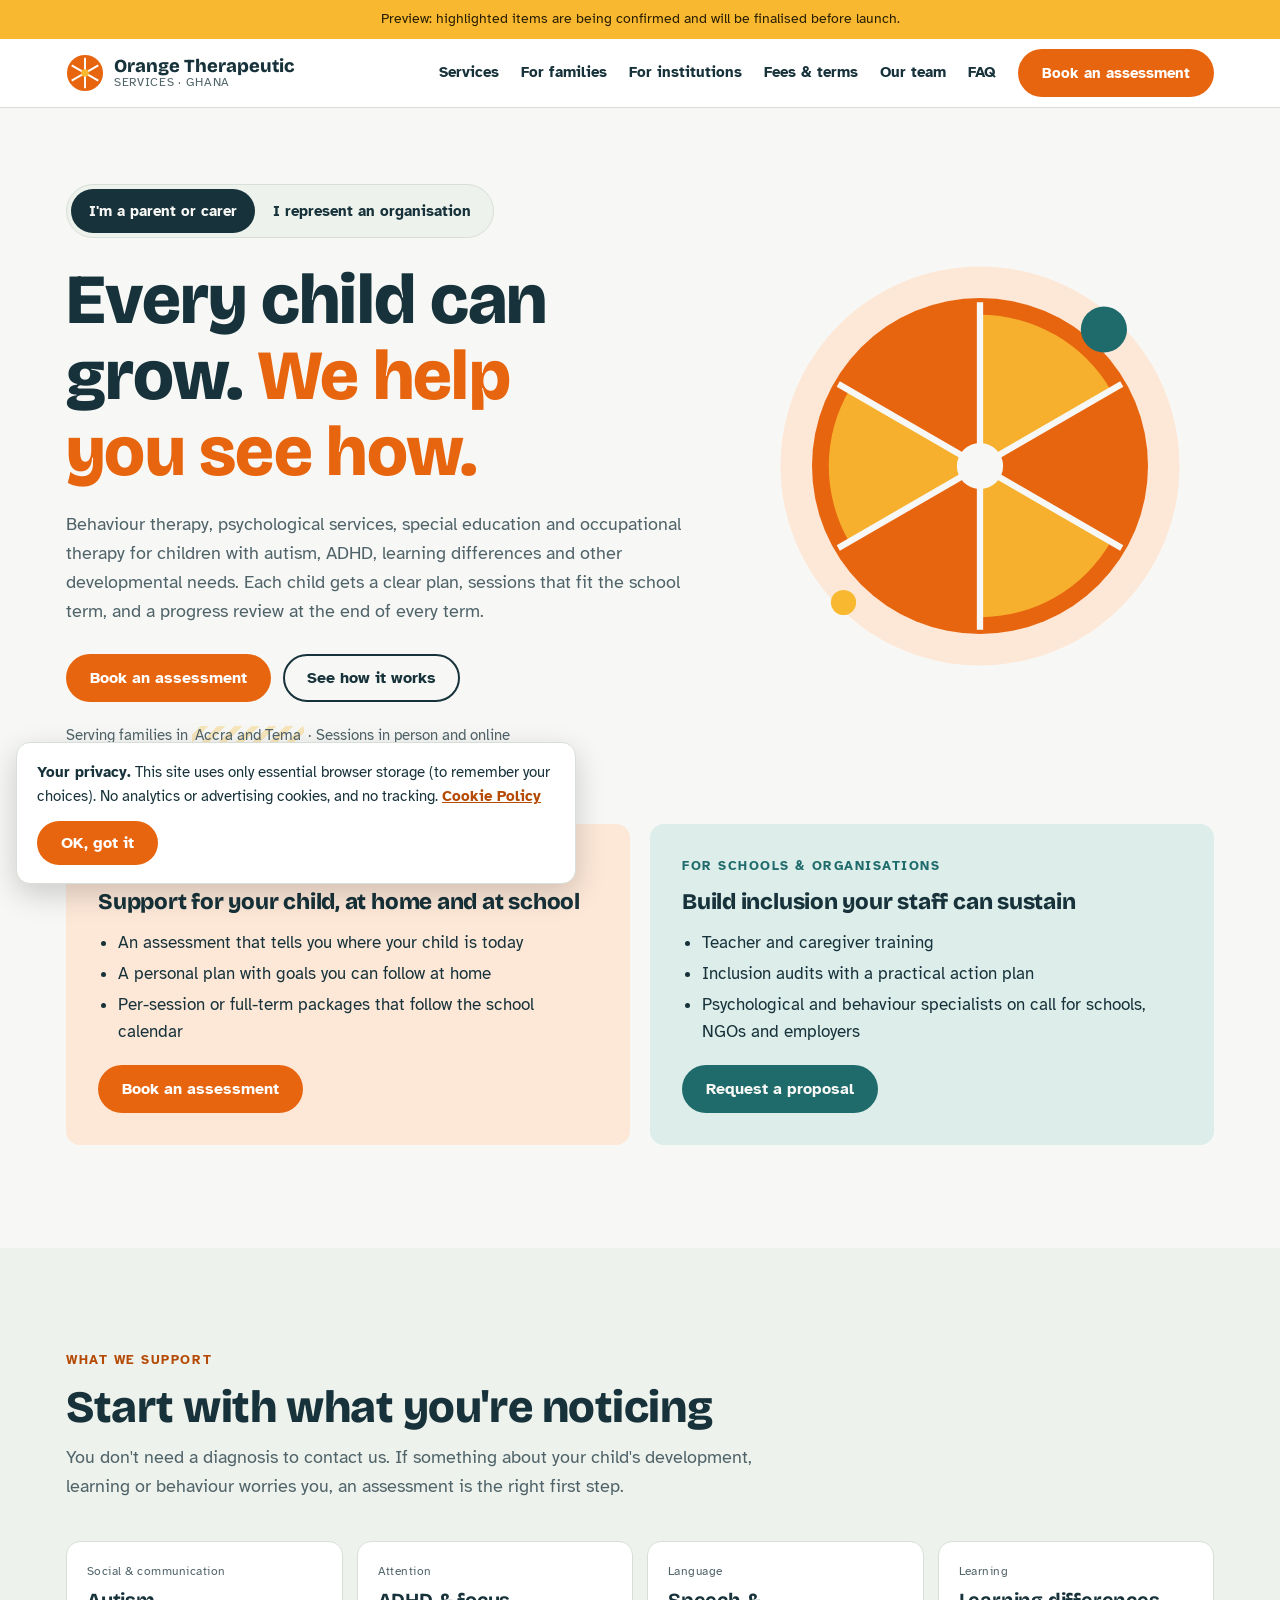
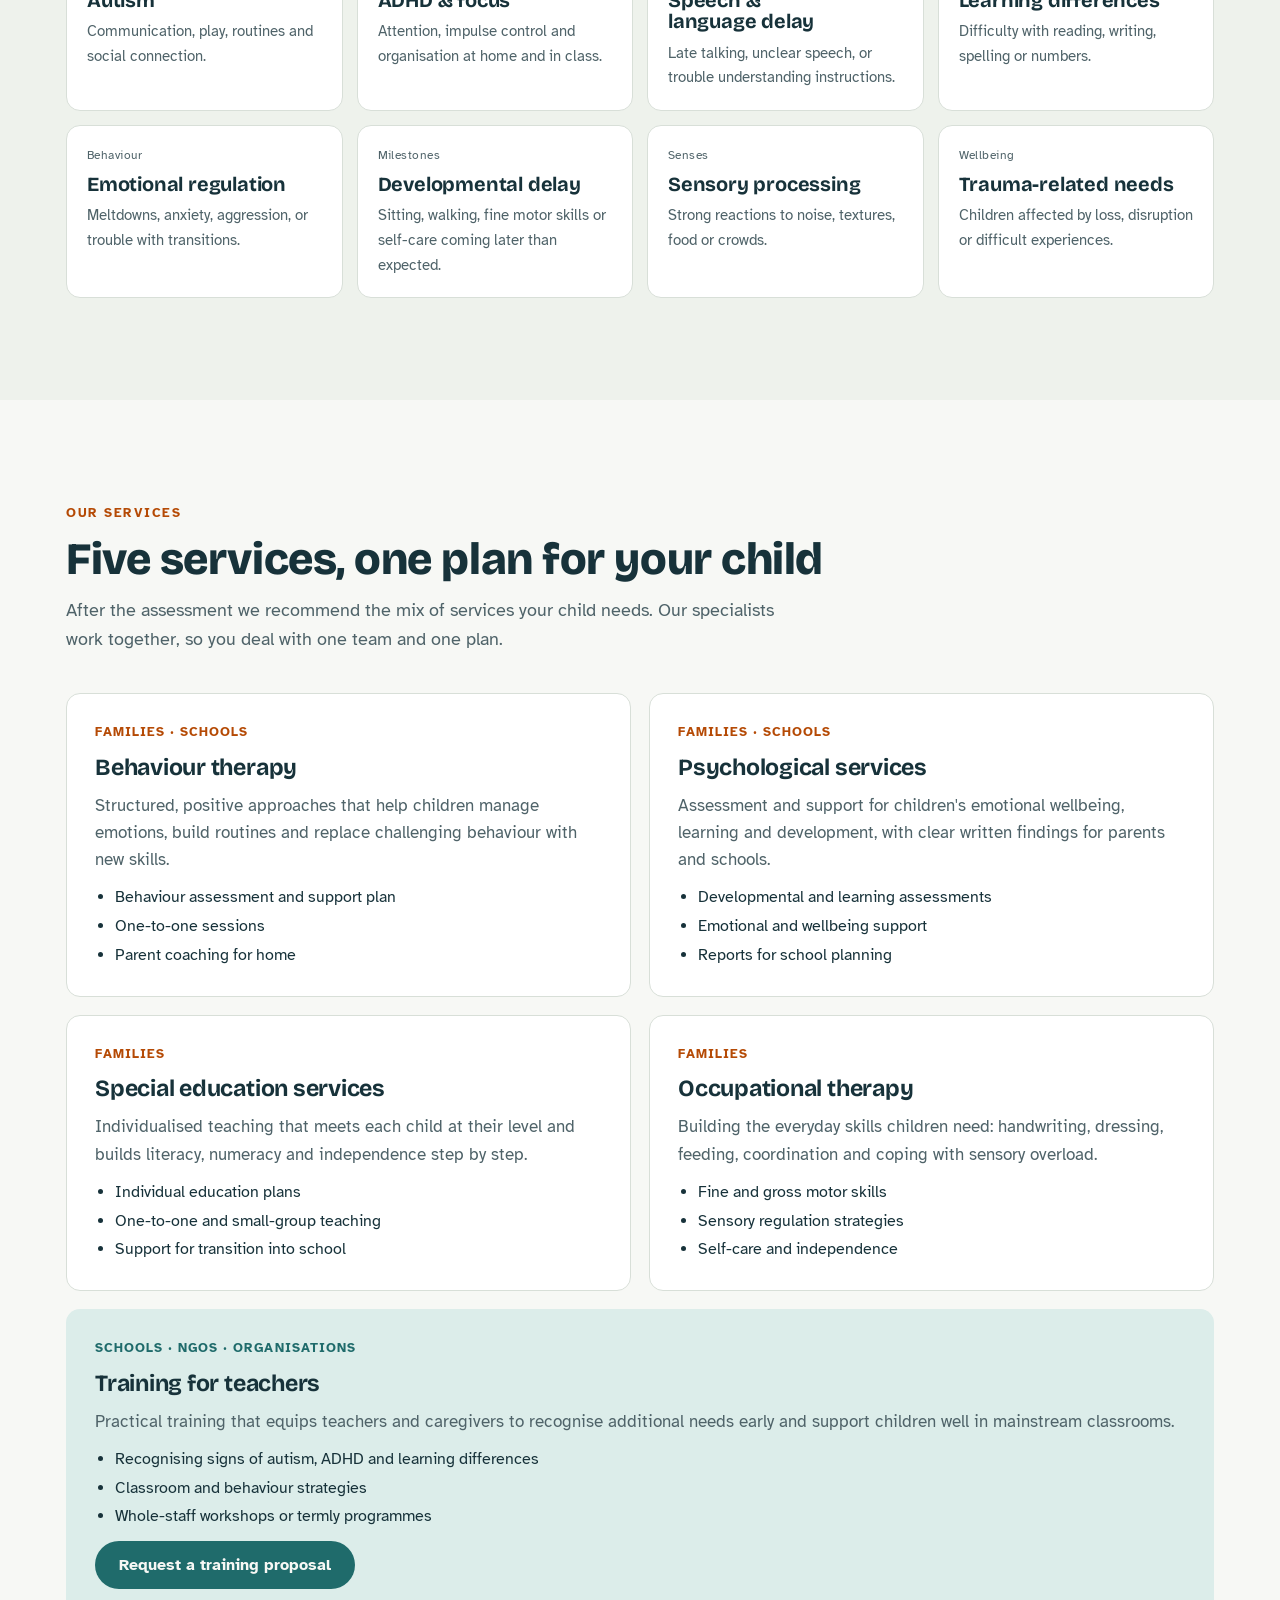
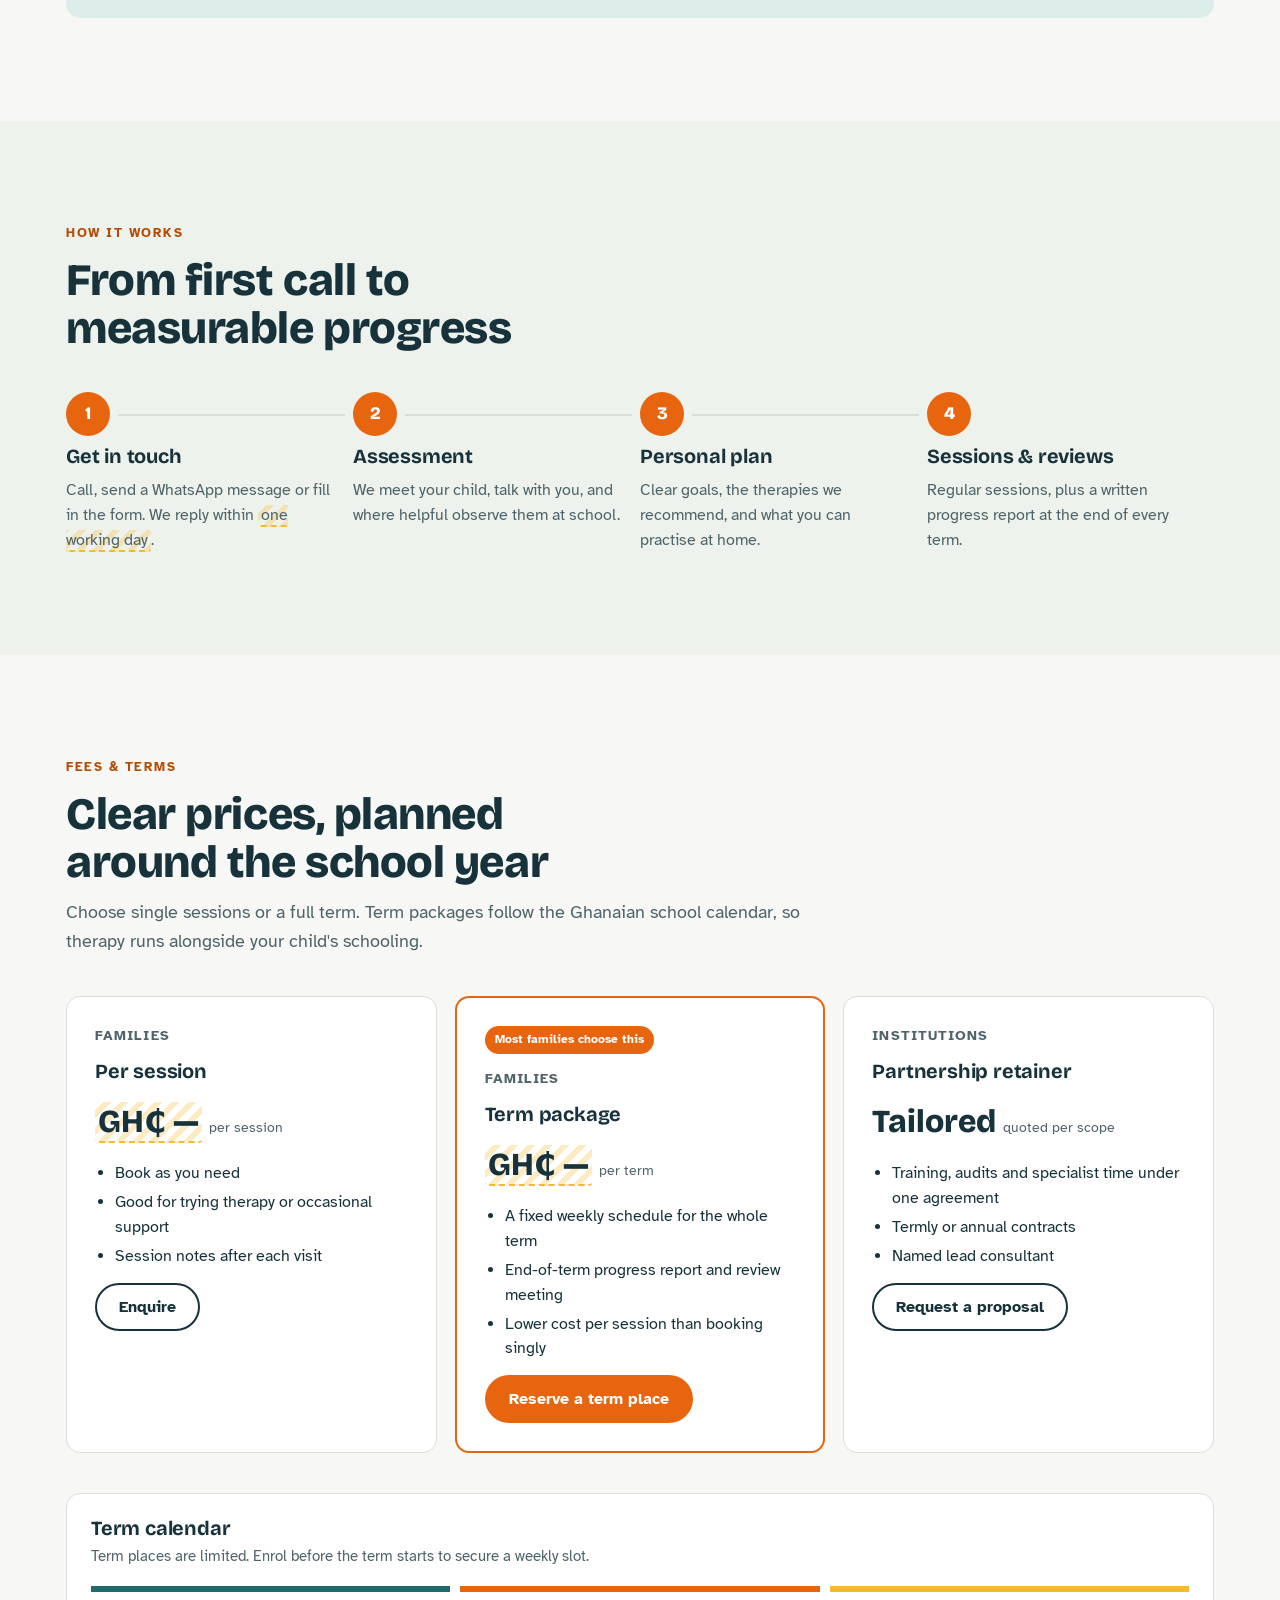
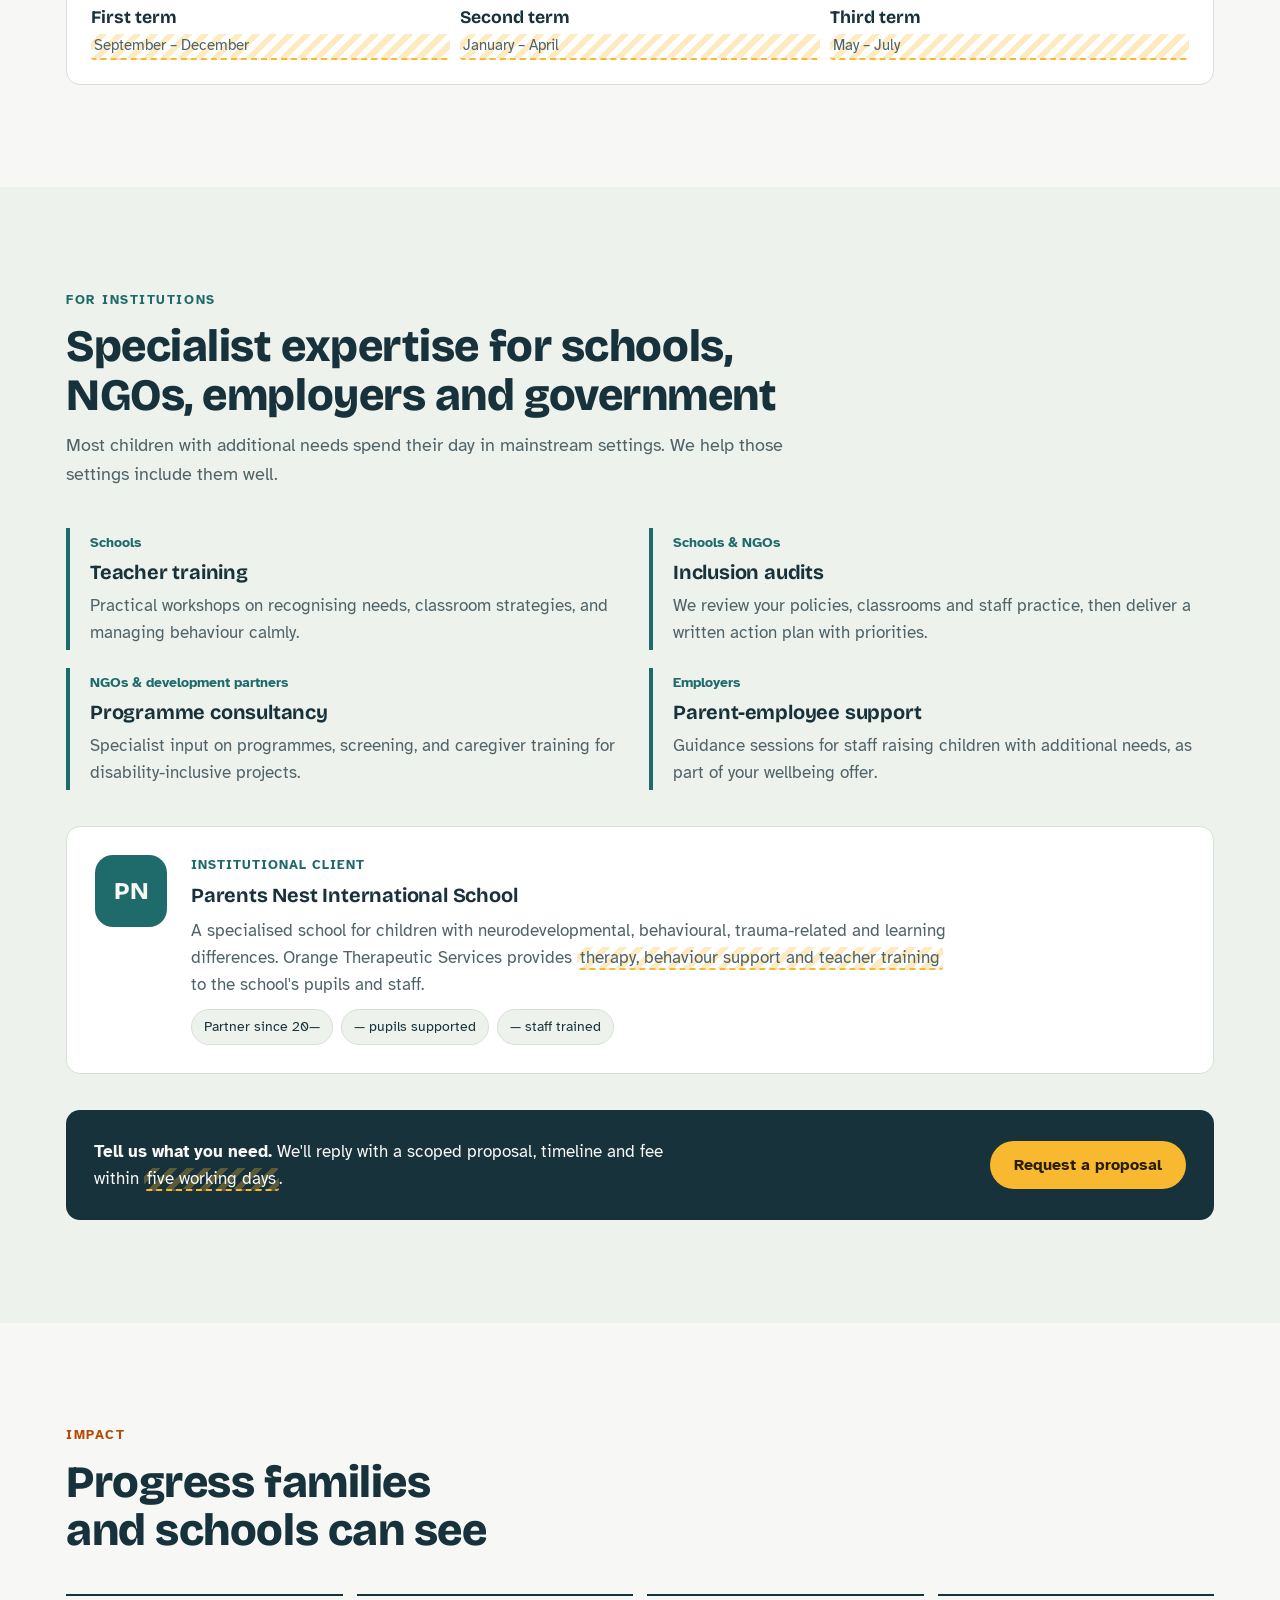
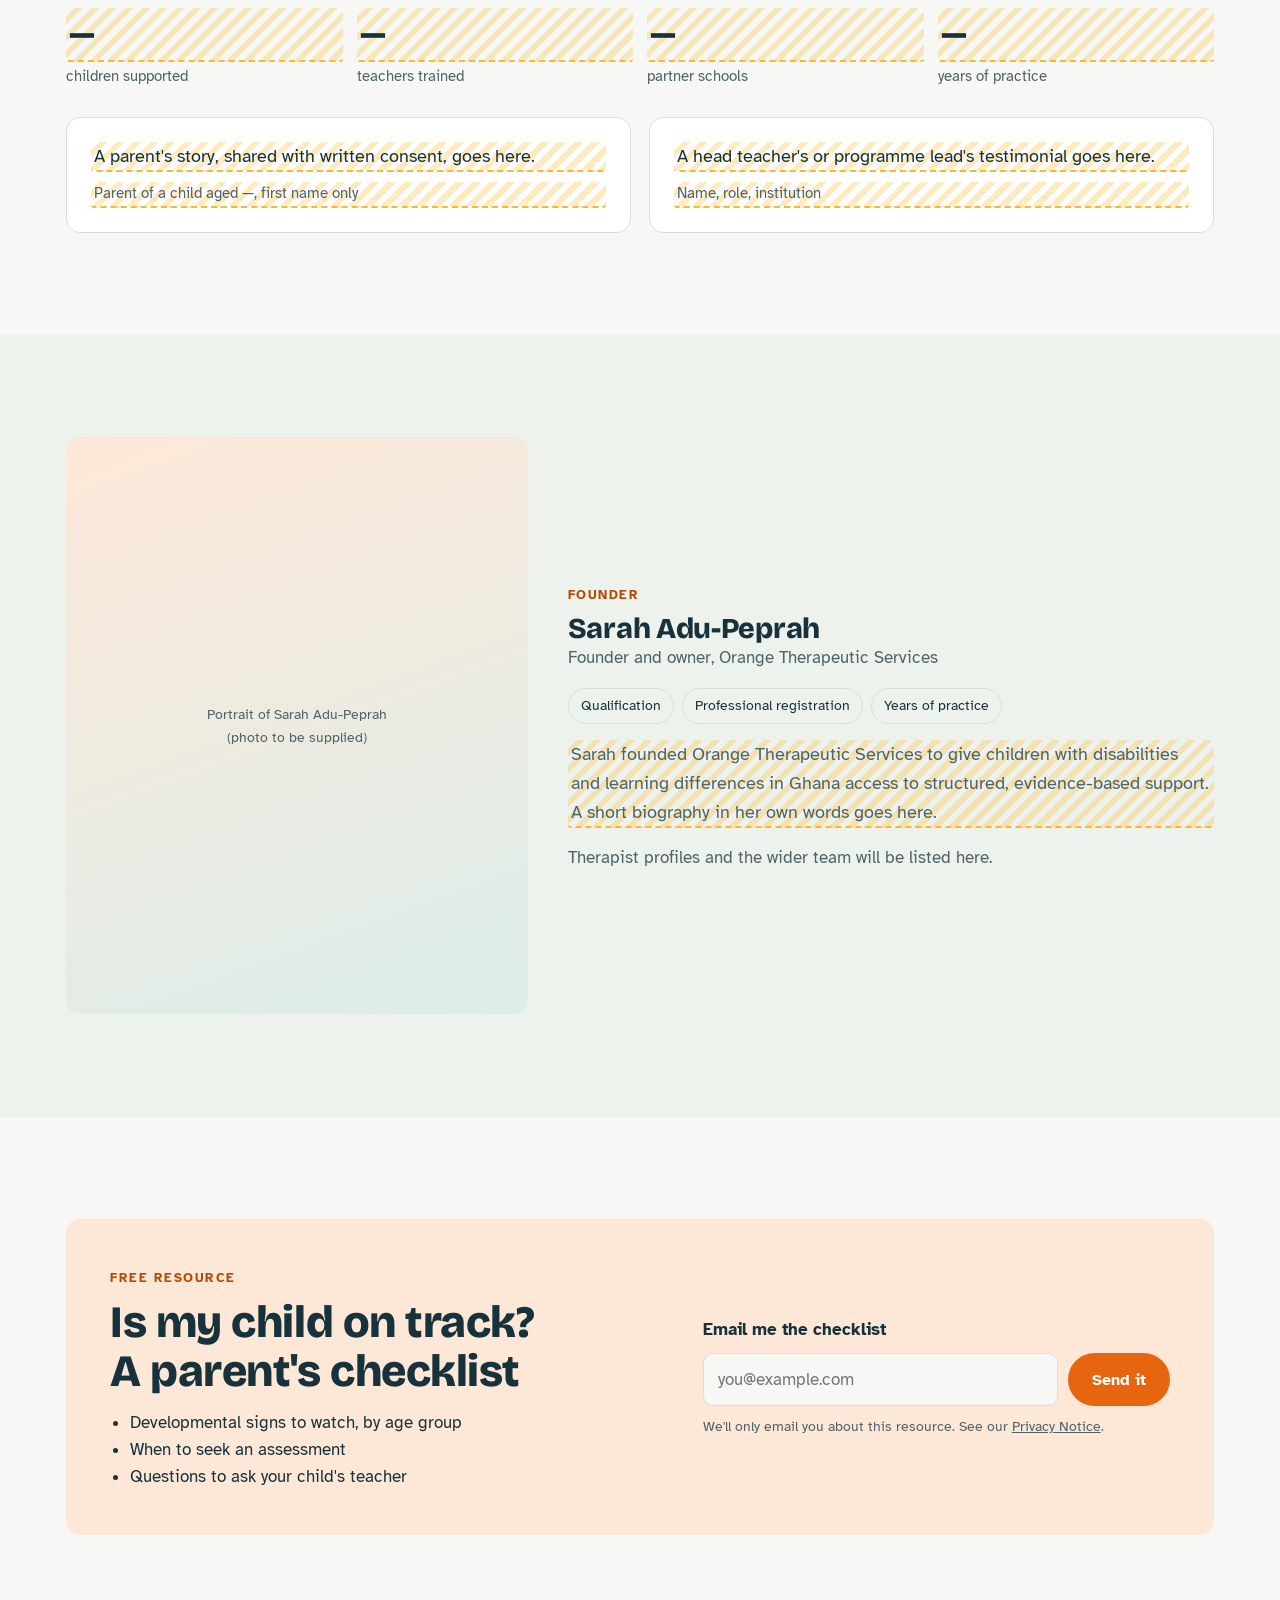
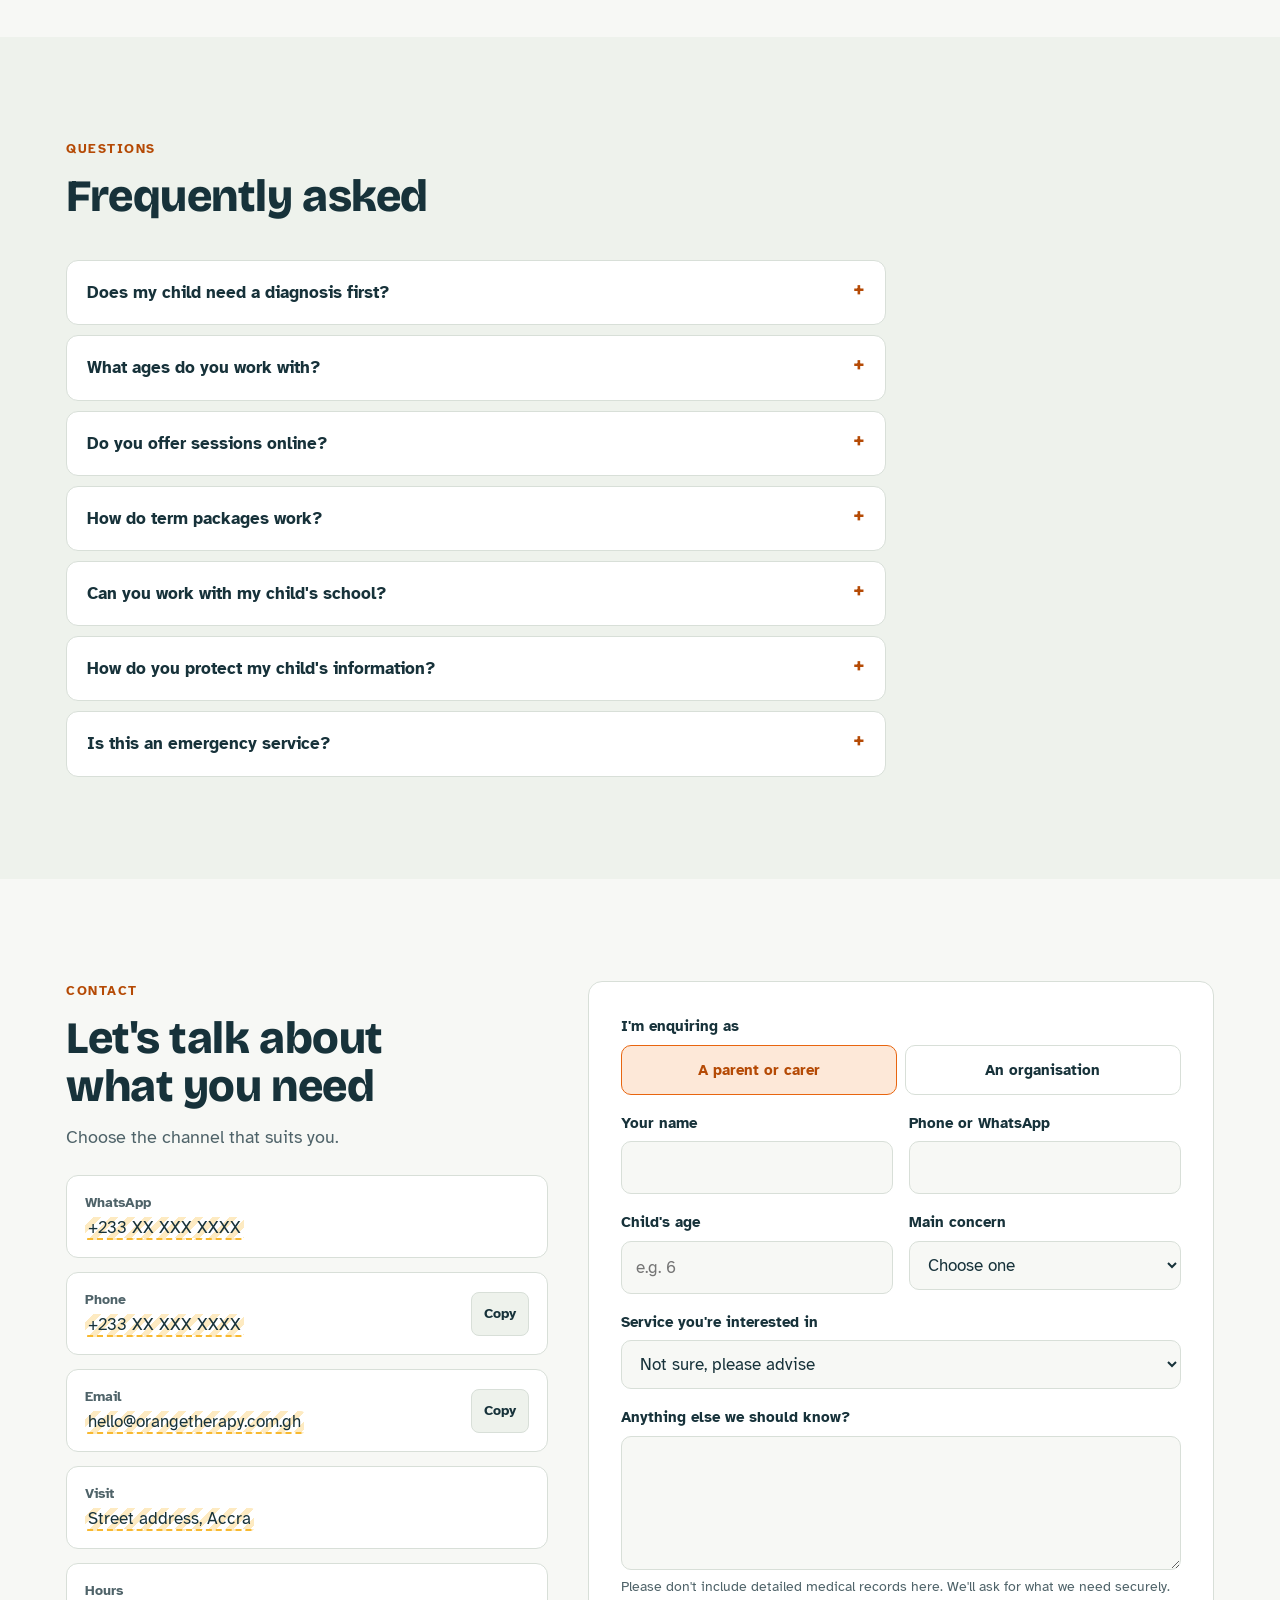
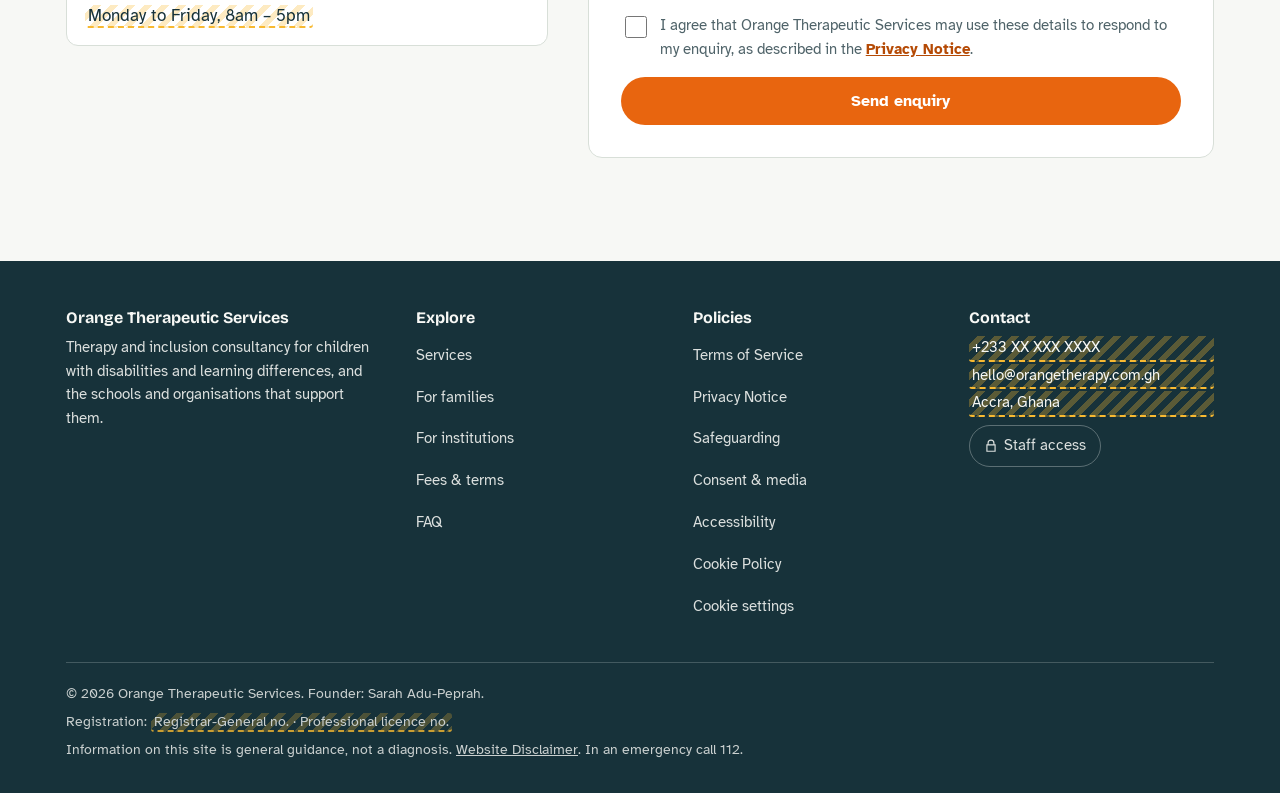
==== commit 37c84fa7: "Add Supabase backend, staff admin, legal pages and site upgrades - Staff admin (/admin): sign-in wit" ====
--- a/index.html
+++ b/index.html
@@ -1,268 +1,45 @@
 <!doctype html>
-<html lang="en">
+<html lang="en-GH">
 <head>
 <meta charset="utf-8">
 <meta name="viewport" content="width=device-width, initial-scale=1, viewport-fit=cover">
-<title>Orange Therapeutic Services</title>
-<meta name="claude:viewport-fit-sides" content="cover">
-<meta name="description" content="Therapy and inclusion consultancy for children with disabilities and learning differences in Ghana — for families and institutions.">
-<link rel="preconnect" href="https://fonts.googleapis.com">
-<link rel="stylesheet" href="https://fonts.googleapis.com/css2?family=Bricolage+Grotesque:opsz,wght@12..96,500;12..96,700;12..96,800&family=Atkinson+Hyperlegible:ital,wght@0,400;0,700;1,400&display=swap">
-<style>
-img{max-width:100%}[hidden]{display:none!important}body{margin:0}
-/* Layout: two-door site (Families / Institutions) — a calm, legible base with one bold orange "segment" motif */
-:root{
-  --bg:#F7F8F5; --surface:#FFFFFF; --sunk:#EEF2EC;
-  --ink:#17323A; --muted:#4F6369; --line:#D8DFD8;
-  --orange:#E8650F; --orange-ink:#B54A05; --orange-soft:#FDE8D8;
-  --sun:#F8B931; --teal:#1F6B6B; --teal-soft:#DCEDEA;
-  --on-orange:#FFFFFF;
-  --f-display:"Bricolage Grotesque", "Trebuchet MS", system-ui, sans-serif;
-  --f-body:"Atkinson Hyperlegible", "Segoe UI", system-ui, sans-serif;
-  --r:14px; --max:1180px;
-}
-@media (prefers-color-scheme: dark){:root:not([data-theme="light"]){
-  --bg:#0F1D21; --surface:#152A30; --sunk:#12252A;
-  --ink:#EAF1EE; --muted:#A6B8B6; --line:#28434A;
-  --orange:#FF8436; --orange-ink:#FFA066; --orange-soft:#3A2414;
-  --sun:#F8C452; --teal:#6FC2BC; --teal-soft:#1B3B3D; --on-orange:#1A0E05;
-  color-scheme:dark}}
-:root[data-theme="dark"]{
-  --bg:#0F1D21; --surface:#152A30; --sunk:#12252A;
-  --ink:#EAF1EE; --muted:#A6B8B6; --line:#28434A;
-  --orange:#FF8436; --orange-ink:#FFA066; --orange-soft:#3A2414;
-  --sun:#F8C452; --teal:#6FC2BC; --teal-soft:#1B3B3D; --on-orange:#1A0E05;
-  color-scheme:dark}
-
-*{box-sizing:border-box}
-html{scroll-behavior:smooth}
-@media (prefers-reduced-motion: reduce){html{scroll-behavior:auto}*{transition:none!important;animation:none!important}}
-body{background:var(--bg);color:var(--ink);font-family:var(--f-body);font-size:1.0625rem;line-height:1.6}
-body::before{content:"";position:fixed;inset:0 0 auto;height:env(safe-area-inset-top,0px);z-index:60;background:var(--surface)}
-a{color:inherit}
-:focus-visible{outline:3px solid var(--orange);outline-offset:3px;border-radius:6px}
-h1,h2,h3{font-family:var(--f-display);line-height:1.08;text-wrap:balance;margin:0;letter-spacing:-.01em}
-h2{font-size:clamp(1.8rem,1.2rem + 2.4vw,2.8rem);font-weight:800}
-h3{font-size:1.25rem;font-weight:700}
-p{margin:0}
-.wrap{max-width:var(--max);margin:0 auto;padding-left:max(16px,env(safe-area-inset-left,0px));padding-right:max(16px,env(safe-area-inset-right,0px))}
-.band{padding-block:clamp(56px,8vw,104px)}
-.eyebrow{font-size:.8rem;font-weight:700;letter-spacing:.12em;text-transform:uppercase;color:var(--orange-ink)}
-.lede{color:var(--muted);font-size:1.125rem;max-width:62ch}
-.sec-head{display:grid;gap:12px;margin-bottom:40px;max-width:760px}
-.skip{position:absolute;left:-999px;top:8px;background:var(--surface);padding:8px 14px;z-index:99}
-.skip:focus{left:16px}
-/* placeholder marker: anything Orange must confirm */
-.ph{background:repeating-linear-gradient(135deg,transparent 0 6px,color-mix(in srgb,var(--sun) 30%,transparent) 6px 12px);border-bottom:2px dashed var(--sun);padding:0 3px;border-radius:3px}
-
-/* Buttons */
-.btn{display:inline-flex;align-items:center;justify-content:center;gap:8px;min-height:48px;padding:0 22px;border-radius:999px;font:700 1rem var(--f-body);text-decoration:none;border:2px solid transparent;cursor:pointer;transition:transform .15s,background .15s}
-.btn:hover{transform:translateY(-1px)}
-.btn-primary{background:var(--orange);color:var(--on-orange)}
-.btn-primary:hover{background:var(--orange-ink)}
-.btn-ghost{border-color:var(--ink);color:var(--ink);background:transparent}
-.btn-ghost:hover{background:var(--sunk)}
-
-/* Draft banner */
-.draft{background:var(--sun);color:#2A1E00;font-size:.88rem;text-align:center;padding-block:8px}
-
-/* Header */
-header.site{position:sticky;top:env(safe-area-inset-top,0px);z-index:50;background:var(--surface);border-bottom:1px solid var(--line)}
-.nav{display:flex;align-items:center;justify-content:space-between;gap:16px;min-height:68px}
-.brand{display:flex;align-items:center;gap:10px;text-decoration:none;font-family:var(--f-display);font-weight:800;font-size:1.15rem;line-height:1.05}
-.brand small{display:block;font-family:var(--f-body);font-weight:400;font-size:.72rem;color:var(--muted);letter-spacing:.06em;text-transform:uppercase}
-.links{display:flex;align-items:center;gap:22px}
-.links a{text-decoration:none;font-weight:700;font-size:.95rem}
-.links a:not(.btn):hover{color:var(--orange-ink)}
-.menu-btn{display:none;background:none;border:2px solid var(--line);border-radius:10px;width:48px;height:48px;color:var(--ink);cursor:pointer}
-@media (max-width:920px){
-  .menu-btn{display:inline-grid;place-items:center}
-  .links{position:absolute;top:100%;left:0;right:0;flex-direction:column;align-items:stretch;gap:0;background:var(--surface);border-bottom:1px solid var(--line);padding:8px max(16px,env(safe-area-inset-right,0px)) 18px max(16px,env(safe-area-inset-left,0px))}
-  .links[data-open="false"]{display:none}
-  .links a{padding:14px 4px;border-bottom:1px solid var(--line)}
-  .links .btn{margin-top:14px;border-bottom:0}
-}
-
-/* Hero */
-.hero{padding-block:clamp(40px,6vw,80px);overflow:hidden}
-.hero-grid{display:grid;grid-template-columns:1.15fr .85fr;gap:48px;align-items:center}
-.switch{display:inline-flex;background:var(--sunk);border:1px solid var(--line);border-radius:999px;padding:4px;margin-bottom:24px}
-.switch button{border:0;background:transparent;color:var(--ink);font:700 .95rem var(--f-body);padding:10px 18px;border-radius:999px;cursor:pointer;min-height:44px}
-.switch button[aria-pressed="true"]{background:var(--ink);color:var(--bg)}
-.hero h1{font-size:clamp(2.4rem,1.4rem + 4.6vw,4.4rem);font-weight:800;margin-bottom:20px}
-.hero h1 em{font-style:normal;color:var(--orange)}
-.hero .lede{margin-bottom:28px}
-.cta-row{display:flex;flex-wrap:wrap;gap:12px}
-.hero-note{margin-top:22px;font-size:.92rem;color:var(--muted)}
-.orange-mark{width:100%;max-width:420px;justify-self:center;aspect-ratio:1}
-.orange-mark .seg{transform-origin:200px 200px;animation:settle .9s cubic-bezier(.2,.8,.2,1) both}
-@keyframes settle{from{transform:rotate(-14deg) scale(.96)}to{transform:none}}
-@media (max-width:860px){.hero-grid{grid-template-columns:1fr}.orange-mark{max-width:240px;order:-1}}
-
-/* Doors */
-.doors{display:grid;grid-template-columns:1fr 1fr;gap:20px}
-.door{border-radius:var(--r);padding:32px;display:grid;gap:14px;align-content:start}
-.door.fam{background:var(--orange-soft)}
-.door.inst{background:var(--teal-soft)}
-.door ul{margin:0;padding-left:20px;display:grid;gap:4px}
-.door .btn{justify-self:start;margin-top:6px}
-.door.inst .btn{background:var(--teal);color:var(--bg)}
-@media (max-width:760px){.doors{grid-template-columns:1fr}.door{padding:24px}}
-
-/* Concerns */
-.concerns{display:grid;grid-template-columns:repeat(4,1fr);gap:14px}
-.concern{background:var(--surface);border:1px solid var(--line);border-radius:var(--r);padding:20px;display:grid;gap:8px;align-content:start}
-.concern .tag{font-size:.78rem;color:var(--muted);letter-spacing:.04em}
-.concern p{color:var(--muted);font-size:.96rem}
-@media (max-width:980px){.concerns{grid-template-columns:repeat(2,1fr)}}
-@media (max-width:480px){.concerns{grid-template-columns:1fr}}
-
-/* Services */
-.svc-grid{display:grid;grid-template-columns:repeat(2,1fr);gap:18px}
-.svc{background:var(--surface);border:1px solid var(--line);border-radius:var(--r);padding:28px;display:grid;gap:12px;align-content:start}
-.svc h3{font-size:1.45rem}
-.svc p{color:var(--muted)}
-.svc ul{margin:0;padding-left:20px;display:grid;gap:4px;font-size:.97rem}
-.svc-for{font-size:.8rem;font-weight:700;letter-spacing:.08em;text-transform:uppercase;color:var(--orange-ink)}
-.svc-wide{grid-column:1/-1;background:var(--teal-soft);border-color:transparent}
-.svc-wide .svc-for{color:var(--teal)}
-.svc-wide .btn{justify-self:start;background:var(--teal);color:var(--bg)}
-@media (max-width:760px){.svc-grid{grid-template-columns:1fr}.svc{padding:22px}}
-/* Client case */
-.client{margin-top:36px;display:grid;grid-template-columns:auto 1fr;gap:24px;align-items:start;background:var(--surface);border:1px solid var(--line);border-radius:var(--r);padding:28px}
-.client-mark{width:72px;height:72px;border-radius:18px;background:var(--teal);color:var(--bg);display:grid;place-items:center;font-family:var(--f-display);font-weight:800;font-size:1.5rem}
-.client-body{display:grid;gap:10px;min-width:0}
-.client-body p{color:var(--muted);max-width:70ch}
-@media (max-width:560px){.client{grid-template-columns:1fr;padding:22px}.client-mark{width:56px;height:56px;font-size:1.2rem}}
-
-/* Steps */
-.steps{list-style:none;margin:0;padding:0;display:grid;grid-template-columns:repeat(4,1fr);gap:0;counter-reset:s}
-.step{padding:0 20px 0 0;display:grid;gap:10px;position:relative}
-.step::before{counter-increment:s;content:counter(s);font-family:var(--f-display);font-weight:800;font-size:1.1rem;width:44px;height:44px;border-radius:50%;display:grid;place-items:center;background:var(--orange);color:var(--on-orange)}
-.step::after{content:"";position:absolute;top:22px;left:52px;right:8px;height:2px;background:var(--line)}
-.step:last-child::after{display:none}
-.step p{color:var(--muted);font-size:.97rem}
-@media (max-width:860px){.steps{grid-template-columns:1fr 1fr;row-gap:32px}.step::after{display:none}}
-@media (max-width:480px){.steps{grid-template-columns:1fr}}
-
-/* Fees + term rail */
-.sunk{background:var(--sunk)}
-.plans{display:grid;grid-template-columns:repeat(3,1fr);gap:18px}
-.plan{background:var(--surface);border:1px solid var(--line);border-radius:var(--r);padding:28px;display:grid;gap:14px;align-content:start}
-.plan.feature{border:2px solid var(--orange)}
-.plan .who{font-size:.85rem;font-weight:700;color:var(--muted);text-transform:uppercase;letter-spacing:.08em}
-.price{font-family:var(--f-display);font-weight:800;font-size:2rem}
-.price small{font-family:var(--f-body);font-size:.9rem;font-weight:400;color:var(--muted)}
-.plan ul{margin:0;padding-left:20px;display:grid;gap:4px;font-size:.97rem}
-.badge{justify-self:start;background:var(--orange);color:var(--on-orange);font-size:.78rem;font-weight:700;padding:4px 10px;border-radius:999px}
-@media (max-width:900px){.plans{grid-template-columns:1fr}}
-.terms{margin-top:40px;background:var(--surface);border:1px solid var(--line);border-radius:var(--r);padding:24px}
-.terms h3{margin-bottom:4px}
-.terms > p{color:var(--muted);font-size:.95rem;margin-bottom:18px}
-.rail{display:grid;grid-template-columns:repeat(3,1fr);gap:10px}
-.term{border-top:6px solid var(--teal);padding-top:12px;display:grid;gap:2px}
-.term:nth-child(2){border-color:var(--orange)}
-.term:nth-child(3){border-color:var(--sun)}
-.term b{font-family:var(--f-display);font-size:1.1rem}
-.term span{color:var(--muted);font-size:.92rem}
-@media (max-width:560px){.rail{grid-template-columns:1fr}}
-
-/* Institutions */
-.inst-grid{display:grid;grid-template-columns:repeat(2,1fr);gap:18px}
-.offer{border-left:4px solid var(--teal);padding:4px 0 4px 20px;display:grid;gap:8px}
-.offer p{color:var(--muted)}
-.offer .for{font-size:.85rem;font-weight:700;color:var(--teal)}
-.inst-cta{margin-top:36px;display:flex;flex-wrap:wrap;gap:16px;align-items:center;justify-content:space-between;background:var(--ink);color:var(--bg);border-radius:var(--r);padding:28px}
-.inst-cta p{max-width:52ch}
-.inst-cta .btn{background:var(--sun);color:#2A1E00}
-@media (max-width:760px){.inst-grid{grid-template-columns:1fr}}
-
-/* Proof */
-.stats{display:grid;grid-template-columns:repeat(4,1fr);gap:14px;margin-bottom:28px}
-.stat{border-top:2px solid var(--ink);padding-top:12px}
-.stat b{display:block;font-family:var(--f-display);font-size:2rem;font-weight:800;font-variant-numeric:tabular-nums}
-.stat span{color:var(--muted);font-size:.93rem}
-@media (max-width:760px){.stats{grid-template-columns:1fr 1fr}}
-.stories{display:grid;grid-template-columns:1fr 1fr;gap:18px}
-.story{background:var(--surface);border:1px dashed var(--line);border-radius:var(--r);padding:24px;display:grid;gap:10px}
-.story blockquote{margin:0;font-size:1.1rem}
-.story cite{font-style:normal;color:var(--muted);font-size:.92rem}
-@media (max-width:760px){.stories{grid-template-columns:1fr}}
-
-/* Team */
-.team{display:grid;grid-template-columns:1fr 1.4fr;gap:40px;align-items:center}
-.portrait{aspect-ratio:4/5;max-width:100%;border-radius:var(--r);background:linear-gradient(160deg,var(--orange-soft),var(--teal-soft));display:grid;place-items:center;color:var(--muted);font-size:.9rem;text-align:center;padding:20px}
-.team h3{font-size:1.6rem}
-.creds{display:flex;flex-wrap:wrap;gap:8px;margin:16px 0}
-.creds span{background:var(--sunk);border:1px solid var(--line);border-radius:999px;padding:6px 12px;font-size:.88rem}
-@media (max-width:760px){.team{grid-template-columns:1fr}.portrait{max-width:320px}}
-
-/* Resources */
-.res{display:grid;grid-template-columns:1.2fr 1fr;gap:32px;align-items:center;background:var(--orange-soft);border-radius:var(--r);padding:clamp(24px,4vw,44px)}
-.res ul{margin:14px 0 0;padding-left:20px}
-.inline-form{display:flex;flex-wrap:wrap;gap:10px}
-.inline-form input{flex:1 1 220px;min-width:0}
-@media (max-width:760px){.res{grid-template-columns:1fr}}
-
-/* FAQ */
-.faq{display:grid;gap:10px;max-width:820px}
-.faq details{background:var(--surface);border:1px solid var(--line);border-radius:12px;padding:0 20px}
-.faq summary{cursor:pointer;font-weight:700;padding:18px 0;list-style:none;display:flex;justify-content:space-between;gap:12px}
-.faq summary::after{content:"+";font-family:var(--f-display);font-size:1.4rem;line-height:1;color:var(--orange-ink)}
-.faq details[open] summary::after{content:"–"}
-.faq details p{padding-bottom:18px;color:var(--muted)}
-
-/* Contact */
-.contact{display:grid;grid-template-columns:1fr 1.3fr;gap:40px;align-items:start}
-.channels{display:grid;gap:14px}
-.channel{background:var(--surface);border:1px solid var(--line);border-radius:12px;padding:16px 18px;display:flex;justify-content:space-between;align-items:center;gap:12px;flex-wrap:wrap}
-.channel b{display:block;font-size:.85rem;color:var(--muted);font-weight:700}
-.copy{border:1px solid var(--line);background:var(--sunk);color:var(--ink);border-radius:8px;padding:8px 12px;font:700 .85rem var(--f-body);cursor:pointer;min-height:40px}
-form.enquiry{background:var(--surface);border:1px solid var(--line);border-radius:var(--r);padding:clamp(20px,3vw,32px);display:grid;gap:16px}
-.field{display:grid;gap:6px}
-.field label{font-weight:700;font-size:.95rem}
-.field .hint{font-size:.85rem;color:var(--muted)}
-input,select,textarea{font:inherit;color:var(--ink);background:var(--bg);border:1.5px solid var(--line);border-radius:10px;padding:12px 14px;min-height:48px;width:100%}
-input:focus,select:focus,textarea:focus{border-color:var(--orange);outline:none;box-shadow:0 0 0 3px var(--orange-soft)}
-.two{display:grid;grid-template-columns:1fr 1fr;gap:16px}
-@media (max-width:560px){.two{grid-template-columns:1fr}}
-.seg-ctl{display:grid;grid-template-columns:1fr 1fr;gap:8px}
-.seg-ctl label{border:1.5px solid var(--line);border-radius:10px;padding:12px;text-align:center;cursor:pointer;font-weight:700;min-height:48px;display:grid;place-items:center}
-.seg-ctl input{position:absolute;opacity:0;width:1px;height:1px}
-.seg-ctl input:checked + span{color:var(--orange-ink)}
-.seg-ctl label:has(input:checked){border-color:var(--orange);background:var(--orange-soft)}
-.seg-ctl label:has(input:focus-visible){outline:3px solid var(--orange);outline-offset:2px}
-.consent{display:flex;gap:10px;align-items:flex-start;font-size:.92rem;color:var(--muted)}
-.consent input{width:22px;height:22px;min-height:0;flex:none;margin-top:2px;accent-color:var(--orange)}
-.error{color:var(--orange-ink);font-size:.9rem;font-weight:700}
-.result{background:var(--teal-soft);border-radius:12px;padding:18px;display:grid;gap:10px}
-.result pre{white-space:pre-wrap;margin:0;font:inherit;font-size:.93rem;background:var(--surface);border-radius:8px;padding:12px}
-@media (max-width:860px){.contact{grid-template-columns:1fr}}
-
-/* Footer */
-footer{background:var(--ink);color:var(--bg);padding-block:48px 32px;font-size:.93rem}
-.foot{display:grid;grid-template-columns:1.4fr 1fr 1fr;gap:32px}
-.foot h4{font-family:var(--f-display);margin:0 0 10px;font-size:1rem}
-.foot ul{list-style:none;margin:0;padding:0;display:grid;gap:6px}
-.foot a{text-decoration:none;opacity:.85}
-.foot a:hover{opacity:1;text-decoration:underline}
-.legal{margin-top:36px;padding-top:20px;border-top:1px solid color-mix(in srgb,var(--bg) 25%,transparent);opacity:.75;font-size:.85rem;display:grid;gap:6px}
-@media (max-width:760px){.foot{grid-template-columns:1fr}}
-</style>
+<title>Orange Therapeutic Services | Child therapy &amp; inclusion consultancy, Accra</title>
+<meta name="description" content="Behaviour therapy, psychological services, special education, occupational therapy and teacher training for children with disabilities and learning differences in Ghana. For families and institutions.">
+<meta http-equiv="Content-Security-Policy" content="default-src 'self'; script-src 'self'; style-src 'self' 'unsafe-inline'; img-src 'self' data: https:; font-src 'self'; connect-src 'self' https://vekihiypdosshilpjaie.supabase.co; form-action 'self'; base-uri 'self'; object-src 'none'">
+<meta name="referrer" content="strict-origin-when-cross-origin">
+<meta name="theme-color" content="#E8650F">
+<link rel="canonical" href="https://frank-peprah.github.io/orange-therapeutic-services/">
+<link rel="icon" href="assets/favicon.svg" type="image/svg+xml">
+<link rel="apple-touch-icon" href="assets/apple-touch-icon.png">
+<link rel="manifest" href="site.webmanifest">
+<meta property="og:type" content="website">
+<meta property="og:site_name" content="Orange Therapeutic Services">
+<meta property="og:title" content="Orange Therapeutic Services: every child can grow">
+<meta property="og:description" content="Therapy and inclusion consultancy for children with disabilities and learning differences in Ghana, for families, schools and organisations.">
+<meta property="og:url" content="https://frank-peprah.github.io/orange-therapeutic-services/">
+<meta property="og:image" content="https://frank-peprah.github.io/orange-therapeutic-services/assets/og-image.png">
+<meta property="og:image:width" content="1200">
+<meta property="og:image:height" content="630">
+<meta property="og:locale" content="en_GH">
+<meta name="twitter:card" content="summary_large_image">
+<link rel="preload" href="assets/fonts/bricolage-grotesque-latin-opsz-normal.woff2" as="font" type="font/woff2" crossorigin>
+<link rel="preload" href="assets/fonts/atkinson-hyperlegible-latin-400-normal.woff2" as="font" type="font/woff2" crossorigin>
+<link rel="stylesheet" href="assets/css/site.css">
+<script type="application/ld+json" id="ld">
+{"@context":"https://schema.org","@type":"MedicalBusiness","name":"Orange Therapeutic Services","url":"https://frank-peprah.github.io/orange-therapeutic-services/","logo":"https://frank-peprah.github.io/orange-therapeutic-services/assets/apple-touch-icon.png","image":"https://frank-peprah.github.io/orange-therapeutic-services/assets/og-image.png","description":"Behaviour therapy, psychological services, special education, occupational therapy and teacher training for children with disabilities and learning differences.","founder":{"@type":"Person","name":"Sarah Adu-Peprah"},"areaServed":[{"@type":"City","name":"Accra"},{"@type":"City","name":"Tema"}],"address":{"@type":"PostalAddress","addressLocality":"Accra","addressCountry":"GH"},"knowsAbout":["Behaviour therapy","Psychological assessment","Special education","Occupational therapy","Teacher training","Autism","ADHD","Learning differences"],"currenciesAccepted":"GHS"}
+</script>
 </head>
 <body>
-
-
 <a class="skip" href="#main">Skip to content</a>
-<div class="draft"><div class="wrap">Draft v1 for review · striped items are placeholders for Orange to confirm</div></div>
+<div class="draft" id="draftBanner"><div class="wrap">Preview: highlighted items are being confirmed and will be finalised before launch.</div></div>
 
 <header class="site">
   <div class="wrap nav">
-    <a class="brand" href="#top" aria-label="Orange Therapeutic Services home">
+    <a class="brand" href="./" aria-label="Orange Therapeutic Services home">
       <svg width="38" height="38" viewBox="0 0 40 40" aria-hidden="true"><circle cx="20" cy="20" r="19" fill="var(--orange)"/><g stroke="var(--surface)" stroke-width="2"><line x1="20" y1="4" x2="20" y2="36"/><line x1="6" y1="12" x2="34" y2="28"/><line x1="6" y1="28" x2="34" y2="12"/></g><circle cx="20" cy="20" r="4" fill="var(--sun)"/></svg>
       <span>Orange Therapeutic<small>Services · Ghana</small></span>
     </a>
-    <button class="menu-btn" id="menuBtn" aria-controls="navLinks" aria-expanded="false" aria-label="Open menu">
+    <button class="menu-btn" id="menuBtn" type="button" aria-controls="navLinks" aria-expanded="false" aria-label="Open menu">
       <svg width="22" height="22" viewBox="0 0 24 24" aria-hidden="true"><path d="M3 6h18M3 12h18M3 18h18" stroke="currentColor" stroke-width="2.2" stroke-linecap="round"/></svg>
     </button>
     <nav class="links" id="navLinks" data-open="false" aria-label="Main">
@@ -272,26 +49,26 @@
       <a href="#fees">Fees &amp; terms</a>
       <a href="#team">Our team</a>
       <a href="#faq">FAQ</a>
-      <a class="btn btn-primary" href="#contact" data-cta>Book an assessment</a>
+      <a class="btn btn-primary" href="#contact" data-pick="family">Book an assessment</a>
     </nav>
   </div>
 </header>
 
 <main id="main">
-<section class="hero" id="top">
+<section class="hero" aria-labelledby="heroTitle">
   <div class="wrap hero-grid">
     <div>
       <div class="switch" role="group" aria-label="I am">
-        <button type="button" id="aud-fam" aria-pressed="true" data-aud="fam">I'm a parent or carer</button>
-        <button type="button" id="aud-inst" aria-pressed="false" data-aud="inst">I represent an organisation</button>
+        <button type="button" aria-pressed="true" data-aud="fam">I'm a parent or carer</button>
+        <button type="button" aria-pressed="false" data-aud="inst">I represent an organisation</button>
       </div>
       <h1 id="heroTitle">Every child can grow. <em>We help you see how.</em></h1>
       <p class="lede" id="heroLede">Behaviour therapy, psychological services, special education and occupational therapy for children with autism, ADHD, learning differences and other developmental needs. Each child gets a clear plan, sessions that fit the school term, and a progress review at the end of every term.</p>
       <div class="cta-row">
-        <a class="btn btn-primary" href="#contact" id="heroPrimary">Book an assessment</a>
+        <a class="btn btn-primary" href="#contact" id="heroPrimary" data-pick="family">Book an assessment</a>
         <a class="btn btn-ghost" href="#how" id="heroSecondary">See how it works</a>
       </div>
-      <p class="hero-note" id="heroNote">Serving families in <span class="ph">Accra and Tema</span> · Sessions in person and online</p>
+      <p class="hero-note">Serving families in <span class="ph" data-cms="service_area">Accra and Tema</span> · Sessions in person and online</p>
     </div>
     <svg class="orange-mark" viewBox="0 0 400 400" role="img" aria-label="A stylised orange cut into segments">
       <circle cx="200" cy="200" r="190" fill="var(--orange-soft)"/>
@@ -311,11 +88,11 @@
   </div>
 </section>
 
-<section class="band" style="padding-top:0">
+<section class="band flush-top" aria-label="Who we help">
   <div class="wrap doors">
     <article class="door fam" id="families">
       <span class="eyebrow">For families</span>
-      <h3>Support for your child, at home and at school</h3>
+      <h2 style="font-size:1.4rem">Support for your child, at home and at school</h2>
       <ul>
         <li>An assessment that tells you where your child is today</li>
         <li>A personal plan with goals you can follow at home</li>
@@ -324,23 +101,23 @@
       <a class="btn btn-primary" href="#contact" data-pick="family">Book an assessment</a>
     </article>
     <article class="door inst">
-      <span class="eyebrow" style="color:var(--teal)">For schools &amp; organisations</span>
-      <h3>Build inclusion your staff can sustain</h3>
+      <span class="eyebrow teal">For schools &amp; organisations</span>
+      <h2 style="font-size:1.4rem">Build inclusion your staff can sustain</h2>
       <ul>
         <li>Teacher and caregiver training</li>
         <li>Inclusion audits with a practical action plan</li>
         <li>Psychological and behaviour specialists on call for schools, NGOs and employers</li>
       </ul>
-      <a class="btn" href="#contact" data-pick="institution">Request a proposal</a>
+      <a class="btn btn-teal" href="#contact" data-pick="institution">Request a proposal</a>
     </article>
   </div>
 </section>
 
-<section class="band sunk" id="concerns">
+<section class="band sunk" id="concerns" aria-labelledby="concernsTitle">
   <div class="wrap">
     <div class="sec-head">
       <span class="eyebrow">What we support</span>
-      <h2>Start with what you're noticing</h2>
+      <h2 id="concernsTitle">Start with what you're noticing</h2>
       <p class="lede">You don't need a diagnosis to contact us. If something about your child's development, learning or behaviour worries you, an assessment is the right first step.</p>
     </div>
     <div class="concerns">
@@ -356,11 +133,11 @@
   </div>
 </section>
 
-<section class="band" id="services">
+<section class="band" id="services" aria-labelledby="servicesTitle">
   <div class="wrap">
     <div class="sec-head">
       <span class="eyebrow">Our services</span>
-      <h2>Five services, one plan for your child</h2>
+      <h2 id="servicesTitle">Five services, one plan for your child</h2>
       <p class="lede">After the assessment we recommend the mix of services your child needs. Our specialists work together, so you deal with one team and one plan.</p>
     </div>
     <div class="svc-grid">
@@ -393,20 +170,20 @@
         <h3>Training for teachers</h3>
         <p>Practical training that equips teachers and caregivers to recognise additional needs early and support children well in mainstream classrooms.</p>
         <ul><li>Recognising signs of autism, ADHD and learning differences</li><li>Classroom and behaviour strategies</li><li>Whole-staff workshops or termly programmes</li></ul>
-        <a class="btn" href="#contact" data-pick="institution">Request a training proposal</a>
+        <a class="btn btn-teal" href="#contact" data-pick="institution">Request a training proposal</a>
       </article>
     </div>
   </div>
 </section>
 
-<section class="band sunk" id="how">
+<section class="band sunk" id="how" aria-labelledby="howTitle">
   <div class="wrap">
     <div class="sec-head">
       <span class="eyebrow">How it works</span>
-      <h2>From first call to measurable progress</h2>
+      <h2 id="howTitle">From first call to measurable progress</h2>
     </div>
     <ol class="steps">
-      <li class="step"><h3>Get in touch</h3><p>Call, send a WhatsApp message or fill in the form. We reply within <span class="ph">one working day</span>.</p></li>
+      <li class="step"><h3>Get in touch</h3><p>Call, send a WhatsApp message or fill in the form. We reply within <span class="ph" data-cms="reply_time">one working day</span>.</p></li>
       <li class="step"><h3>Assessment</h3><p>We meet your child, talk with you, and where helpful observe them at school.</p></li>
       <li class="step"><h3>Personal plan</h3><p>Clear goals, the therapies we recommend, and what you can practise at home.</p></li>
       <li class="step"><h3>Sessions &amp; reviews</h3><p>Regular sessions, plus a written progress report at the end of every term.</p></li>
@@ -414,18 +191,18 @@
   </div>
 </section>
 
-<section class="band" id="fees">
+<section class="band" id="fees" aria-labelledby="feesTitle">
   <div class="wrap">
     <div class="sec-head">
       <span class="eyebrow">Fees &amp; terms</span>
-      <h2>Clear prices, planned around the school year</h2>
+      <h2 id="feesTitle">Clear prices, planned around the school year</h2>
       <p class="lede">Choose single sessions or a full term. Term packages follow the Ghanaian school calendar, so therapy runs alongside your child's schooling.</p>
     </div>
     <div class="plans">
       <div class="plan">
         <span class="who">Families</span>
         <h3>Per session</h3>
-        <div class="price"><span class="ph">GH₵ —</span> <small>per session</small></div>
+        <div class="price"><span class="ph" data-cms="fee_session">GH₵ —</span> <small>per session</small></div>
         <ul><li>Book as you need</li><li>Good for trying therapy or occasional support</li><li>Session notes after each visit</li></ul>
         <a class="btn btn-ghost" href="#contact" data-pick="family">Enquire</a>
       </div>
@@ -433,7 +210,7 @@
         <span class="badge">Most families choose this</span>
         <span class="who">Families</span>
         <h3>Term package</h3>
-        <div class="price"><span class="ph">GH₵ —</span> <small>per term</small></div>
+        <div class="price"><span class="ph" data-cms="fee_term">GH₵ —</span> <small>per term</small></div>
         <ul><li>A fixed weekly schedule for the whole term</li><li>End-of-term progress report and review meeting</li><li>Lower cost per session than booking singly</li></ul>
         <a class="btn btn-primary" href="#contact" data-pick="family">Reserve a term place</a>
       </div>
@@ -449,19 +226,19 @@
       <h3>Term calendar</h3>
       <p>Term places are limited. Enrol before the term starts to secure a weekly slot.</p>
       <div class="rail">
-        <div class="term"><b>First term</b><span class="ph">September – December</span></div>
-        <div class="term"><b>Second term</b><span class="ph">January – April</span></div>
-        <div class="term"><b>Third term</b><span class="ph">May – July</span></div>
-      </div>
-    </div>
-  </div>
-</section>
-
-<section class="band sunk" id="institutions">
-  <div class="wrap">
-    <div class="sec-head">
-      <span class="eyebrow" style="color:var(--teal)">For institutions</span>
-      <h2>Specialist expertise for schools, NGOs, employers and government</h2>
+        <div class="term"><b>First term</b><span class="ph" data-cms="term1">September – December</span></div>
+        <div class="term"><b>Second term</b><span class="ph" data-cms="term2">January – April</span></div>
+        <div class="term"><b>Third term</b><span class="ph" data-cms="term3">May – July</span></div>
+      </div>
+    </div>
+  </div>
+</section>
+
+<section class="band sunk" id="institutions" aria-labelledby="instTitle">
+  <div class="wrap">
+    <div class="sec-head">
+      <span class="eyebrow teal">For institutions</span>
+      <h2 id="instTitle">Specialist expertise for schools, NGOs, employers and government</h2>
       <p class="lede">Most children with additional needs spend their day in mainstream settings. We help those settings include them well.</p>
     </div>
     <div class="inst-grid">
@@ -475,242 +252,178 @@
       <div class="client-body">
         <span class="svc-for" style="color:var(--teal)">Institutional client</span>
         <h3>Parents Nest International School</h3>
-        <p>A specialised school for children with neurodevelopmental, behavioural, trauma-related and learning differences. Orange Therapeutic Services provides <span class="ph">therapy, behaviour support and teacher training</span> to the school's pupils and staff.</p>
-        <div class="creds" style="margin:4px 0 0"><span class="ph">Partner since 20—</span><span class="ph">— pupils supported</span><span class="ph">— staff trained</span></div>
-      </div>
-    </div>
-
+        <p>A specialised school for children with neurodevelopmental, behavioural, trauma-related and learning differences. Orange Therapeutic Services provides <span class="ph" data-cms="pn_services">therapy, behaviour support and teacher training</span> to the school's pupils and staff.</p>
+        <div class="chips"><span class="ph" data-cms="pn_since">Partner since 20—</span><span class="ph" data-cms="pn_pupils">— pupils supported</span><span class="ph" data-cms="pn_staff">— staff trained</span></div>
+      </div>
+    </div>
     <div class="inst-cta">
-      <p><strong>Tell us what you need.</strong> We'll reply with a scoped proposal, timeline and fee within <span class="ph">five working days</span>.</p>
-      <a class="btn" href="#contact" data-pick="institution">Request a proposal</a>
-    </div>
-  </div>
-</section>
-
-<section class="band" id="impact">
+      <p><strong>Tell us what you need.</strong> We'll reply with a scoped proposal, timeline and fee within <span class="ph" data-cms="proposal_turnaround">five working days</span>.</p>
+      <a class="btn btn-sun" href="#contact" data-pick="institution">Request a proposal</a>
+    </div>
+  </div>
+</section>
+
+<section class="band" id="impact" aria-labelledby="impactTitle">
   <div class="wrap">
     <div class="sec-head">
       <span class="eyebrow">Impact</span>
-      <h2>Progress families and schools can see</h2>
+      <h2 id="impactTitle">Progress families and schools can see</h2>
     </div>
     <div class="stats">
-      <div class="stat"><b class="ph">—</b><span>children supported</span></div>
-      <div class="stat"><b class="ph">—</b><span>teachers trained</span></div>
-      <div class="stat"><b class="ph">—</b><span>partner schools</span></div>
-      <div class="stat"><b class="ph">—</b><span>years of practice</span></div>
+      <div class="stat"><b class="ph" data-cms="stat_children">—</b><span>children supported</span></div>
+      <div class="stat"><b class="ph" data-cms="stat_teachers">—</b><span>teachers trained</span></div>
+      <div class="stat"><b class="ph" data-cms="stat_schools">—</b><span>partner schools</span></div>
+      <div class="stat"><b class="ph" data-cms="stat_years">—</b><span>years of practice</span></div>
     </div>
     <div class="stories">
-      <figure class="story"><blockquote class="ph">A parent's story, shared with written consent, goes here.</blockquote><cite>Parent of a child aged <span class="ph">—</span>, first name only</cite></figure>
-      <figure class="story"><blockquote class="ph">A head teacher's or programme lead's testimonial goes here.</blockquote><cite>Name, role, institution</cite></figure>
-    </div>
-  </div>
-</section>
-
-<section class="band" id="team">
+      <figure class="story"><blockquote class="ph" data-cms="testimonial_parent">A parent's story, shared with written consent, goes here.</blockquote><figcaption class="ph" data-cms="testimonial_parent_cite">Parent of a child aged —, first name only</figcaption></figure>
+      <figure class="story"><blockquote class="ph" data-cms="testimonial_inst">A head teacher's or programme lead's testimonial goes here.</blockquote><figcaption class="ph" data-cms="testimonial_inst_cite">Name, role, institution</figcaption></figure>
+    </div>
+  </div>
+</section>
+
+<section class="band sunk" id="team" aria-labelledby="teamTitle">
   <div class="wrap team">
-    <div class="portrait">Portrait of Sarah Adu-Peprah<br>(photo to be supplied)</div>
+    <div class="portrait" id="portrait">Portrait of Sarah Adu-Peprah<br>(photo to be supplied)</div>
     <div>
       <span class="eyebrow">Founder</span>
-      <h3>Sarah Adu-Peprah</h3>
-      <p style="color:var(--muted)">Founder and owner, Orange Therapeutic Services</p>
-      <div class="creds"><span class="ph">Qualification</span><span class="ph">Professional registration</span><span class="ph">Years of practice</span></div>
-      <p class="lede"><span class="ph">Sarah founded Orange Therapeutic Services to give children with disabilities and learning differences in Ghana access to structured, evidence-based support. A short biography in her own words goes here.</span></p>
-      <p style="margin-top:16px;color:var(--muted)">Therapist profiles and the wider team will be listed here.</p>
-    </div>
-  </div>
-</section>
-
-<section class="band" style="padding-top:0">
+      <h2 id="teamTitle" style="font-size:1.8rem;margin-top:6px">Sarah Adu-Peprah</h2>
+      <p class="muted">Founder and owner, Orange Therapeutic Services</p>
+      <div class="chips"><span class="ph" data-cms="founder_qualification">Qualification</span><span class="ph" data-cms="founder_registration">Professional registration</span><span class="ph" data-cms="founder_years">Years of practice</span></div>
+      <p class="lede ph" data-cms="founder_bio">Sarah founded Orange Therapeutic Services to give children with disabilities and learning differences in Ghana access to structured, evidence-based support. A short biography in her own words goes here.</p>
+      <p class="muted" style="margin-top:16px">Therapist profiles and the wider team will be listed here.</p>
+    </div>
+  </div>
+</section>
+
+<section class="band" aria-labelledby="resTitle">
   <div class="wrap">
     <div class="res">
       <div>
         <span class="eyebrow">Free resource</span>
-        <h2 style="margin-top:8px">Is my child on track? A parent's checklist</h2>
+        <h2 id="resTitle" style="margin-top:8px">Is my child on track? A parent's checklist</h2>
         <ul><li>Developmental signs to watch, by age group</li><li>When to seek an assessment</li><li>Questions to ask your child's teacher</li></ul>
       </div>
-      <form class="inline-form" id="resForm" name="checklist" method="POST" data-netlify="true" novalidate>
-        <input type="hidden" name="form-name" value="checklist">
+      <form class="inline-form" id="resForm" novalidate>
         <label for="resEmail" style="flex-basis:100%;font-weight:700">Email me the checklist</label>
-        <input id="resEmail" name="email" type="email" placeholder="you@example.com" autocomplete="email">
+        <input id="resEmail" name="email" type="email" placeholder="you@example.com" autocomplete="email" required>
         <button class="btn btn-primary" type="submit">Send it</button>
-        <p class="hint" id="resMsg" role="status" style="flex-basis:100%;font-size:.9rem;color:var(--muted)">We'll only email you about this resource.</p>
+        <p class="hint" id="resMsg" role="status" style="flex-basis:100%">We'll only email you about this resource. See our <a href="legal.html#privacy-notice">Privacy Notice</a>.</p>
       </form>
     </div>
   </div>
 </section>
 
-<section class="band sunk" id="faq">
-  <div class="wrap">
-    <div class="sec-head"><span class="eyebrow">Questions</span><h2>Frequently asked</h2></div>
+<section class="band sunk" id="faq" aria-labelledby="faqTitle">
+  <div class="wrap">
+    <div class="sec-head"><span class="eyebrow">Questions</span><h2 id="faqTitle">Frequently asked</h2></div>
     <div class="faq">
       <details><summary>Does my child need a diagnosis first?</summary><p>No. Many families come to us with a concern rather than a diagnosis. The assessment helps clarify your child's needs and the next steps.</p></details>
-      <details><summary>What ages do you work with?</summary><p>We work with children aged <span class="ph">— to —</span>. Contact us if you're unsure whether we can help.</p></details>
+      <details><summary>What ages do you work with?</summary><p>We work with children aged <span class="ph" data-cms="age_range">— to —</span>. Contact us if you're unsure whether we can help.</p></details>
       <details><summary>Do you offer sessions online?</summary><p>Yes, for some therapies and for parent coaching. Your assessment will show whether online sessions suit your child.</p></details>
       <details><summary>How do term packages work?</summary><p>You reserve a fixed weekly slot for the whole school term. At the end of the term you receive a written progress report and meet with us to plan the next term.</p></details>
       <details><summary>Can you work with my child's school?</summary><p>Yes. With your permission we can observe your child at school and share strategies with their teachers so support is consistent.</p></details>
-      <details><summary>How do you protect my child's information?</summary><p>We collect only what we need to support your child, store it securely, and never share it without your written consent, in line with Ghana's Data Protection Act, 2012 (Act 843).</p></details>
-    </div>
-  </div>
-</section>
-
-<section class="band" id="contact">
+      <details><summary>How do you protect my child's information?</summary><p>We collect only what we need, store it securely, and never share it without your written consent, except where a child's safety requires it. Read our <a href="legal.html#privacy-notice">Privacy Notice</a> and <a href="legal.html#safeguarding-policy">Safeguarding Statement</a>.</p></details>
+      <details><summary>Is this an emergency service?</summary><p>No. If a child is in danger or there is a medical emergency, call 112 or go to the nearest hospital emergency department.</p></details>
+    </div>
+  </div>
+</section>
+
+<section class="band" id="contact" aria-labelledby="contactTitle">
   <div class="wrap contact">
     <div>
       <div class="sec-head" style="margin-bottom:24px">
         <span class="eyebrow">Contact</span>
-        <h2>Let's talk about what you need</h2>
+        <h2 id="contactTitle">Let's talk about what you need</h2>
         <p class="lede">Choose the channel that suits you.</p>
       </div>
       <div class="channels">
-        <div class="channel"><div><b>WhatsApp</b><span class="ph" id="waNum">+233 XX XXX XXXX</span></div><button class="copy" type="button" data-copy="waNum">Copy</button></div>
-        <div class="channel"><div><b>Phone</b><span class="ph" id="telNum">+233 XX XXX XXXX</span></div><button class="copy" type="button" data-copy="telNum">Copy</button></div>
-        <div class="channel"><div><b>Email</b><span class="ph" id="mailAddr">hello@orangetherapy.com.gh</span></div><button class="copy" type="button" data-copy="mailAddr">Copy</button></div>
-        <div class="channel"><div><b>Visit</b><span class="ph">Street address, Accra</span></div></div>
-        <div class="channel"><div><b>Hours</b><span class="ph">Monday to Friday, 8am – 5pm</span></div></div>
-      </div>
-    </div>
-
-    <form class="enquiry" id="enquiry" name="enquiry" method="POST" data-netlify="true" netlify-honeypot="bot-field" novalidate>
-      <input type="hidden" name="form-name" value="enquiry">
-      <p hidden><label>Leave this empty <input name="bot-field"></label></p>
+        <div class="channel"><div><b>WhatsApp</b><span class="ph" id="waNum" data-cms="whatsapp">+233 XX XXX XXXX</span></div><a class="btn btn-wa" data-wa href="#contact" hidden>Chat now</a></div>
+        <div class="channel"><div><b>Phone</b><span class="ph" id="telNum" data-cms="phone">+233 XX XXX XXXX</span></div><button class="copy" type="button" data-copy="telNum">Copy</button></div>
+        <div class="channel"><div><b>Email</b><span class="ph" id="mailAddr" data-cms="email">hello@orangetherapy.com.gh</span></div><button class="copy" type="button" data-copy="mailAddr">Copy</button></div>
+        <div class="channel"><div><b>Visit</b><span class="ph" data-cms="address">Street address, Accra</span></div></div>
+        <div class="channel"><div><b>Hours</b><span class="ph" data-cms="hours">Monday to Friday, 8am – 5pm</span></div></div>
+      </div>
+    </div>
+
+    <form class="enquiry" id="enquiry" novalidate>
       <div class="field">
-        <span style="font-weight:700">I'm enquiring as</span>
-        <div class="seg-ctl">
+        <span class="label" id="typeLabel">I'm enquiring as</span>
+        <div class="seg-ctl" role="radiogroup" aria-labelledby="typeLabel">
           <label><input type="radio" name="type" id="t-family" value="family" checked><span>A parent or carer</span></label>
           <label><input type="radio" name="type" id="t-inst" value="institution"><span>An organisation</span></label>
         </div>
       </div>
       <div class="two">
-        <div class="field"><label for="name">Your name</label><input id="name" name="name" autocomplete="name" required></div>
-        <div class="field"><label for="phone">Phone or WhatsApp</label><input id="phone" name="phone" type="tel" inputmode="tel" autocomplete="tel" required></div>
-      </div>
-
+        <div class="field"><label for="name">Your name</label><input id="name" name="name" autocomplete="name" maxlength="120" required></div>
+        <div class="field"><label for="phone">Phone or WhatsApp</label><input id="phone" name="phone" type="tel" inputmode="tel" autocomplete="tel" maxlength="30" required></div>
+      </div>
       <div id="famFields" class="two">
-        <div class="field"><label for="age">Child's age</label><input id="age" name="age" inputmode="numeric" placeholder="e.g. 6"></div>
+        <div class="field"><label for="age">Child's age</label><input id="age" name="age" inputmode="numeric" maxlength="20" placeholder="e.g. 6"></div>
         <div class="field"><label for="concern">Main concern</label>
-          <select id="concern" name="concern"><option value="">Choose one</option><option>Autism</option><option>ADHD &amp; focus</option><option>Speech &amp; language</option><option>Learning differences</option><option>Emotional regulation</option><option>Developmental delay</option><option>Sensory processing</option><option>Not sure yet</option></select></div>
-        <div class="field" style="grid-column:1/-1"><label for="service">Service you're interested in</label>
+          <select id="concern" name="concern"><option value="">Choose one</option><option>Autism</option><option>ADHD &amp; focus</option><option>Speech &amp; language</option><option>Learning differences</option><option>Emotional regulation</option><option>Developmental delay</option><option>Sensory processing</option><option>Trauma-related needs</option><option>Not sure yet</option></select></div>
+        <div class="field full"><label for="service">Service you're interested in</label>
           <select id="service" name="service"><option value="">Not sure, please advise</option><option>Behaviour therapy</option><option>Psychological services</option><option>Special education services</option><option>Occupational therapy</option></select></div>
       </div>
-
       <div id="instFields" class="two" hidden>
-        <div class="field"><label for="org">Organisation</label><input id="org" name="org" autocomplete="organization"></div>
+        <div class="field"><label for="org">Organisation</label><input id="org" name="org" autocomplete="organization" maxlength="160"></div>
         <div class="field"><label for="need">What do you need?</label>
           <select id="need" name="need"><option value="">Choose one</option><option>Teacher training</option><option>Inclusion audit</option><option>Programme consultancy</option><option>Parent-employee support</option><option>Something else</option></select></div>
       </div>
-
-      <div class="field"><label for="msg">Anything else we should know?</label><textarea id="msg" name="msg" rows="4"></textarea><span class="hint">Please don't include detailed medical records here. We'll ask for what we need securely.</span></div>
-      <label class="consent"><input type="checkbox" id="consent" name="consent"><span>I agree that Orange Therapeutic Services may use these details to respond to my enquiry, in line with its privacy notice.</span></label>
+      <div class="field"><label for="msg">Anything else we should know?</label><textarea id="msg" name="msg" rows="4" maxlength="2000"></textarea><span class="hint">Please don't include detailed medical records here. We'll ask for what we need securely.</span></div>
+      <div class="hp" aria-hidden="true"><label for="website">Leave this empty</label><input id="website" name="website" tabindex="-1" autocomplete="off"></div>
+      <label class="consent"><input type="checkbox" id="consent" name="consent"><span>I agree that Orange Therapeutic Services may use these details to respond to my enquiry, as described in the <a href="legal.html#privacy-notice">Privacy Notice</a>.</span></label>
       <p class="error" id="formErr" role="alert" hidden></p>
       <button class="btn btn-primary" type="submit" id="sendBtn">Send enquiry</button>
-      <div class="result" id="result" hidden>
-        <strong>Your enquiry is ready.</strong>
-        <span>Copy it and send it to us on WhatsApp at <span class="ph">+233 XX XXX XXXX</span>. We'll reply within one working day.</span>
-        <pre id="summary"></pre>
-        <button class="copy" type="button" id="copySummary">Copy enquiry</button>
-      </div>
+      <div class="result" id="result" hidden role="status"></div>
     </form>
   </div>
 </section>
 </main>
 
-<footer>
+<footer class="site-foot">
   <div class="wrap">
     <div class="foot">
       <div>
-        <h4>Orange Therapeutic Services</h4>
-        <p style="opacity:.85;max-width:40ch">Therapy and inclusion consultancy for children with disabilities and learning differences, and the schools and organisations that support them.</p>
-      </div>
-      <div><h4>Explore</h4><ul><li><a href="#services">Services</a></li><li><a href="#families">For families</a></li><li><a href="#institutions">For institutions</a></li><li><a href="#fees">Fees &amp; terms</a></li><li><a href="#faq">FAQ</a></li></ul></div>
-      <div><h4>Contact</h4><ul><li class="ph">+233 XX XXX XXXX</li><li class="ph">hello@orangetherapy.com.gh</li><li class="ph">Accra, Ghana</li></ul></div>
-    </div>
-    <div class="legal">
-      <span>© 2026 Orange Therapeutic Services. Founder: Sarah Adu-Peprah.</span>
-      <span>Registration: <span class="ph">Registrar-General no. · Professional licence no.</span> · Privacy notice · Safeguarding policy</span>
-      <span>Information on this site is general guidance and is not a diagnosis. Please contact us for an assessment.</span>
+        <h2>Orange Therapeutic Services</h2>
+        <p style="opacity:.88;max-width:40ch">Therapy and inclusion consultancy for children with disabilities and learning differences, and the schools and organisations that support them.</p>
+      </div>
+      <div><h2>Explore</h2><ul><li><a href="#services">Services</a></li><li><a href="#families">For families</a></li><li><a href="#institutions">For institutions</a></li><li><a href="#fees">Fees &amp; terms</a></li><li><a href="#faq">FAQ</a></li></ul></div>
+      <div><h2>Policies</h2><ul>
+        <li><a href="legal.html#terms-of-service">Terms of Service</a></li>
+        <li><a href="legal.html#privacy-notice">Privacy Notice</a></li>
+        <li><a href="legal.html#safeguarding-policy">Safeguarding</a></li>
+        <li><a href="legal.html#consent-and-media-policy">Consent &amp; media</a></li>
+        <li><a href="legal.html#accessibility-statement">Accessibility</a></li>
+        <li><a href="legal.html#cookie-policy">Cookie Policy</a></li>
+        <li><button type="button" class="linklike" data-cookie-settings>Cookie settings</button></li>
+      </ul></div>
+      <div><h2>Contact</h2><ul>
+        <li class="ph" data-cms="phone">+233 XX XXX XXXX</li>
+        <li class="ph" data-cms="email">hello@orangetherapy.com.gh</li>
+        <li class="ph" data-cms="city">Accra, Ghana</li>
+        <li><a class="staff-link" href="admin/" rel="nofollow"><svg width="14" height="14" viewBox="0 0 24 24" aria-hidden="true"><path d="M7 10V7a5 5 0 0 1 10 0v3M5 10h14v11H5z" fill="none" stroke="currentColor" stroke-width="2"/></svg>Staff access</a></li>
+      </ul></div>
+    </div>
+    <div class="legal-line">
+      <span>© <span id="year">2026</span> Orange Therapeutic Services. Founder: Sarah Adu-Peprah.</span>
+      <span>Registration: <span class="ph" data-cms="registration_numbers">Registrar-General no. · Professional licence no.</span></span>
+      <span>Information on this site is general guidance, not a diagnosis. <a href="legal.html#website-disclaimer">Website Disclaimer</a>. In an emergency call 112.</span>
     </div>
   </div>
 </footer>
 
-<script>
-(function(){
-  // LIVE = deployed on our own domain (Netlify). Inside previews, enquiries fall back to copy-and-send.
-  var LIVE=!/claude|localhost|127\.0\.0\.1|^$/.test(location.hostname);
-  // Mobile menu
-  var btn=document.getElementById('menuBtn'), links=document.getElementById('navLinks');
-  btn.addEventListener('click',function(){
-    var open=links.dataset.open!=='true'; links.dataset.open=open; btn.setAttribute('aria-expanded',open);
-  });
-  links.addEventListener('click',function(e){ if(e.target.tagName==='A'){links.dataset.open='false';btn.setAttribute('aria-expanded','false');} });
-
-  // Hero audience switch
-  var copy={
-    fam:{t:'Every child can grow. <em>We help you see how.</em>',l:"Behaviour therapy, psychological services, special education and occupational therapy for children with autism, ADHD, learning differences and other developmental needs. Each child gets a clear plan, sessions that fit the school term, and a progress review at the end of every term.",p:'Book an assessment',s:'See how it works',sh:'#how',pick:'family'},
-    inst:{t:'Inclusion that works <em>in real classrooms.</em>',l:'Training, inclusion audits and specialist consultancy for schools, NGOs, employers and government agencies that serve children with disabilities and learning differences.',p:'Request a proposal',s:'See our services',sh:'#institutions',pick:'institution'}
-  };
-  function setAud(a){
-    document.querySelectorAll('.switch button').forEach(function(b){b.setAttribute('aria-pressed',b.dataset.aud===a);});
-    var c=copy[a];
-    document.getElementById('heroTitle').innerHTML=c.t;
-    document.getElementById('heroLede').textContent=c.l;
-    var p=document.getElementById('heroPrimary'); p.textContent=c.p; p.dataset.pick=c.pick;
-    var s=document.getElementById('heroSecondary'); s.textContent=c.s; s.href=c.sh;
-    try{localStorage.setItem('ots-aud',a);}catch(e){}
-  }
-  document.querySelectorAll('.switch button').forEach(function(b){b.addEventListener('click',function(){setAud(b.dataset.aud);});});
-  try{var saved=localStorage.getItem('ots-aud'); if(saved==='inst') setAud('inst');}catch(e){}
-
-  // Enquiry form branching
-  var fam=document.getElementById('famFields'), inst=document.getElementById('instFields');
-  function setType(v){ fam.hidden=v!=='family'; inst.hidden=v!=='institution'; document.getElementById(v==='family'?'t-family':'t-inst').checked=true; }
-  document.querySelectorAll('input[name="type"]').forEach(function(r){r.addEventListener('change',function(){setType(r.value);});});
-  document.addEventListener('click',function(e){ var a=e.target.closest('[data-pick]'); if(a) setType(a.dataset.pick); });
-
-  // Copy helpers
-  function copyText(text,btn){
-    var done=function(){var o=btn.textContent;btn.textContent='Copied';setTimeout(function(){btn.textContent=o;},1600);};
-    if(navigator.clipboard&&navigator.clipboard.writeText){ navigator.clipboard.writeText(text).then(done,function(){selectFallback(btn)}); } else selectFallback(btn);
-  }
-  function selectFallback(btn){ var el=btn.previousElementSibling&&btn.previousElementSibling.querySelector?btn.previousElementSibling:btn.parentNode; var r=document.createRange(); r.selectNodeContents(el); var s=getSelection(); s.removeAllRanges(); s.addRange(r); btn.textContent='Selected — press copy'; }
-  document.querySelectorAll('[data-copy]').forEach(function(b){ b.addEventListener('click',function(){ copyText(document.getElementById(b.dataset.copy).textContent.trim(),b); }); });
-
-  // Enquiry submit: build a message the visitor sends themselves
-  document.getElementById('enquiry').addEventListener('submit',function(e){
-    e.preventDefault();
-    var v=function(id){return document.getElementById(id).value.trim();};
-    var type=document.querySelector('input[name="type"]:checked').value, err=document.getElementById('formErr');
-    var missing=[];
-    if(!v('name')) missing.push('your name');
-    if(!v('phone')) missing.push('a phone or WhatsApp number');
-    if(!document.getElementById('consent').checked) missing.push('your consent');
-    if(missing.length){ err.textContent='Please add '+missing.join(', ')+' so we can reply.'; err.hidden=false; return; }
-    err.hidden=true;
-    var lines=['Hello Orange Therapeutic Services,','', 'Name: '+v('name'), 'Phone: '+v('phone')];
-    if(type==='family'){ lines.push('Enquiry: family'); if(v('age')) lines.push("Child's age: "+v('age')); if(v('concern')) lines.push('Main concern: '+v('concern')); if(v('service')) lines.push('Service: '+v('service')); }
-    else { lines.push('Enquiry: organisation'); if(v('org')) lines.push('Organisation: '+v('org')); if(v('need')) lines.push('Need: '+v('need')); }
-    if(v('msg')) lines.push('','Note: '+v('msg'));
-    document.getElementById('summary').textContent=lines.join('\n');
-    var form=this, res=document.getElementById('result'), btn=document.getElementById('sendBtn');
-    var showFallback=function(){ res.hidden=false; res.scrollIntoView({block:'nearest'}); };
-    if(!LIVE){ showFallback(); return; }
-    btn.disabled=true; btn.textContent='Sending…';
-    fetch('/',{method:'POST',headers:{'Content-Type':'application/x-www-form-urlencoded'},body:new URLSearchParams(new FormData(form)).toString()})
-      .then(function(r){ if(!r.ok) throw 0; form.innerHTML='<div class="result"><strong>Thank you, '+v('name').replace(/[<>&]/g,'')+'. Your enquiry has been sent.</strong><span>We\'ll contact you within one working day.</span></div>'; })
-      .catch(function(){ btn.disabled=false; btn.textContent='Send enquiry'; err.textContent='We couldn\'t send your enquiry. Please copy it below and send it to us on WhatsApp.'; err.hidden=false; showFallback(); });
-  });
-  document.getElementById('copySummary').addEventListener('click',function(){ copyText(document.getElementById('summary').textContent,this); });
-
-  // Resource form
-  document.getElementById('resForm').addEventListener('submit',function(e){
-    e.preventDefault(); var em=document.getElementById('resEmail').value.trim(), m=document.getElementById('resMsg');
-    if(!/^\S+@\S+\.\S+$/.test(em)){ m.textContent='Enter an email address like name@example.com.'; return; }
-    if(!LIVE){ m.textContent='Thanks. Sign-ups go live when the site is published.'; return; }
-    fetch('/',{method:'POST',headers:{'Content-Type':'application/x-www-form-urlencoded'},body:new URLSearchParams(new FormData(this)).toString()})
-      .then(function(r){ m.textContent=r.ok?'Thanks. We\'ll send the checklist to '+em+'.':'Something went wrong. Please try again.'; })
-      .catch(function(){ m.textContent='Something went wrong. Please try again.'; });
-  });
-})();
-</script>
-
+<a class="wa-fab" id="waFab" href="#contact" hidden aria-label="Chat with us on WhatsApp">
+  <svg width="24" height="24" viewBox="0 0 24 24" aria-hidden="true"><path fill="currentColor" d="M12 2a10 10 0 0 0-8.6 15.1L2 22l5-1.3A10 10 0 1 0 12 2zm0 18.2a8.2 8.2 0 0 1-4.2-1.2l-.3-.2-3 .8.8-2.9-.2-.3A8.2 8.2 0 1 1 12 20.2zm4.5-6.1c-.2-.1-1.5-.7-1.7-.8s-.4-.1-.6.1-.7.8-.8 1-.3.2-.5.1a6.7 6.7 0 0 1-3.3-2.9c-.3-.4.3-.4.8-1.4.1-.2 0-.3 0-.5l-.8-1.8c-.2-.5-.4-.4-.6-.4h-.5a1 1 0 0 0-.7.3 3 3 0 0 0-.9 2.2 5.2 5.2 0 0 0 1.1 2.7 11.8 11.8 0 0 0 4.5 4c1.7.7 2.3.8 3.2.6a2.7 2.7 0 0 0 1.8-1.2 2.2 2.2 0 0 0 .1-1.3c0-.1-.2-.2-.4-.3z"/></svg>
+  <span>WhatsApp us</span>
+</a>
+
+<div class="cookie" id="cookie" role="region" aria-label="Cookie notice" hidden>
+  <p><strong>Your privacy.</strong> This site uses only essential browser storage (to remember your choices). No analytics or advertising cookies, and no tracking. <a href="legal.html#cookie-policy">Cookie Policy</a></p>
+  <div class="cta-row"><button type="button" class="btn btn-primary" id="cookieOk">OK, got it</button></div>
+</div>
+
+<script src="assets/js/config.js"></script>
+<script src="assets/js/site.js"></script>
 </body>
 </html>
--- a/assets/css/site.css
+++ b/assets/css/site.css
@@ -0,0 +1,305 @@
+/* Orange Therapeutic Services — public site styles
+   Layout: two-door site (Families / Institutions) — calm, legible base with one bold orange "segment" motif */
+
+@font-face{font-family:"Bricolage Grotesque";font-style:normal;font-weight:200 800;font-display:swap;src:url(../fonts/bricolage-grotesque-latin-opsz-normal.woff2) format("woff2-variations"),url(../fonts/bricolage-grotesque-latin-opsz-normal.woff2) format("woff2")}
+@font-face{font-family:"Atkinson Hyperlegible";font-style:normal;font-weight:400;font-display:swap;src:url(../fonts/atkinson-hyperlegible-latin-400-normal.woff2) format("woff2")}
+@font-face{font-family:"Atkinson Hyperlegible";font-style:italic;font-weight:400;font-display:swap;src:url(../fonts/atkinson-hyperlegible-latin-400-italic.woff2) format("woff2")}
+@font-face{font-family:"Atkinson Hyperlegible";font-style:normal;font-weight:700;font-display:swap;src:url(../fonts/atkinson-hyperlegible-latin-700-normal.woff2) format("woff2")}
+
+:root{
+  --bg:#F7F8F5; --surface:#FFFFFF; --sunk:#EEF2EC;
+  --ink:#17323A; --muted:#4F6369; --line:#D8DFD8;
+  --orange:#E8650F; --orange-ink:#B54A05; --orange-soft:#FDE8D8;
+  --sun:#F8B931; --teal:#1F6B6B; --teal-soft:#DCEDEA;
+  --on-orange:#FFFFFF; --on-sun:#2A1E00;
+  --f-display:"Bricolage Grotesque","Trebuchet MS",system-ui,sans-serif;
+  --f-body:"Atkinson Hyperlegible","Segoe UI",system-ui,sans-serif;
+  --r:14px; --max:1180px;
+  color-scheme:light;
+}
+@media (prefers-color-scheme: dark){:root:not([data-theme="light"]){
+  --bg:#0F1D21; --surface:#152A30; --sunk:#12252A;
+  --ink:#EAF1EE; --muted:#A6B8B6; --line:#28434A;
+  --orange:#FF8436; --orange-ink:#FFA066; --orange-soft:#3A2414;
+  --sun:#F8C452; --teal:#6FC2BC; --teal-soft:#1B3B3D; --on-orange:#1A0E05;
+  color-scheme:dark}}
+:root[data-theme="dark"]{
+  --bg:#0F1D21; --surface:#152A30; --sunk:#12252A;
+  --ink:#EAF1EE; --muted:#A6B8B6; --line:#28434A;
+  --orange:#FF8436; --orange-ink:#FFA066; --orange-soft:#3A2414;
+  --sun:#F8C452; --teal:#6FC2BC; --teal-soft:#1B3B3D; --on-orange:#1A0E05;
+  color-scheme:dark}
+
+*{box-sizing:border-box}
+html{scroll-behavior:smooth;-webkit-text-size-adjust:100%}
+@media (prefers-reduced-motion: reduce){html{scroll-behavior:auto}*{transition:none!important;animation:none!important}}
+body{margin:0;background:var(--bg);color:var(--ink);font-family:var(--f-body);font-size:1.0625rem;line-height:1.6}
+img{max-width:100%;height:auto}
+[hidden]{display:none!important}
+a{color:inherit}
+:focus-visible{outline:3px solid var(--orange);outline-offset:3px;border-radius:6px}
+h1,h2,h3{font-family:var(--f-display);line-height:1.08;text-wrap:balance;margin:0;letter-spacing:-.01em}
+h2{font-size:clamp(1.8rem,1.2rem + 2.4vw,2.8rem);font-weight:800}
+h3{font-size:1.25rem;font-weight:700}
+p{margin:0}
+.wrap{max-width:var(--max);margin:0 auto;padding-left:max(16px,env(safe-area-inset-left,0px));padding-right:max(16px,env(safe-area-inset-right,0px))}
+.band{padding-block:clamp(56px,8vw,104px)}
+.band.flush-top{padding-top:0}
+.sunk{background:var(--sunk)}
+.eyebrow{font-size:.8rem;font-weight:700;letter-spacing:.12em;text-transform:uppercase;color:var(--orange-ink)}
+.eyebrow.teal{color:var(--teal)}
+.lede{color:var(--muted);font-size:1.125rem;max-width:62ch}
+.muted{color:var(--muted)}
+.sec-head{display:grid;gap:12px;margin-bottom:40px;max-width:760px}
+.skip{position:absolute;left:-999px;top:8px;background:var(--surface);padding:8px 14px;z-index:99}
+.skip:focus{left:16px}
+.ph{background:repeating-linear-gradient(135deg,transparent 0 6px,color-mix(in srgb,var(--sun) 30%,transparent) 6px 12px);border-bottom:2px dashed var(--sun);padding:0 3px;border-radius:3px}
+
+/* Buttons */
+.btn{display:inline-flex;align-items:center;justify-content:center;gap:8px;min-height:48px;padding:0 22px;border-radius:999px;font:700 1rem var(--f-body);text-decoration:none;border:2px solid transparent;cursor:pointer;transition:transform .15s,background .15s}
+.btn:hover{transform:translateY(-1px)}
+.btn[disabled]{opacity:.6;cursor:wait;transform:none}
+.btn-primary{background:var(--orange);color:var(--on-orange)}
+.btn-primary:hover{background:var(--orange-ink)}
+.btn-ghost{border-color:var(--ink);color:var(--ink);background:transparent}
+.btn-ghost:hover{background:var(--sunk)}
+.btn-teal{background:var(--teal);color:var(--bg)}
+.btn-sun{background:var(--sun);color:var(--on-sun)}
+.btn-wa{background:#1F8A4C;color:#fff}
+
+.draft{background:var(--sun);color:var(--on-sun);font-size:.88rem;text-align:center;padding-block:8px}
+
+/* Header */
+body::before{content:"";position:fixed;inset:0 0 auto;height:env(safe-area-inset-top,0px);z-index:60;background:var(--surface)}
+header.site{position:sticky;top:env(safe-area-inset-top,0px);z-index:50;background:var(--surface);border-bottom:1px solid var(--line)}
+.nav{display:flex;align-items:center;justify-content:space-between;gap:16px;min-height:68px;position:relative}
+.brand{display:flex;align-items:center;gap:10px;text-decoration:none;font-family:var(--f-display);font-weight:800;font-size:1.15rem;line-height:1.05}
+.brand small{display:block;font-family:var(--f-body);font-weight:400;font-size:.72rem;color:var(--muted);letter-spacing:.06em;text-transform:uppercase}
+.links{display:flex;align-items:center;gap:22px}
+.links a{text-decoration:none;font-weight:700;font-size:.95rem;padding-block:10px}
+.links a.btn{padding:0 22px}
+.links a:not(.btn):hover{color:var(--orange-ink)}
+.menu-btn{display:none;background:none;border:2px solid var(--line);border-radius:10px;width:48px;height:48px;color:var(--ink);cursor:pointer}
+@media (max-width:920px){
+  .menu-btn{display:inline-grid;place-items:center}
+  .links{position:absolute;top:100%;left:0;right:0;flex-direction:column;align-items:stretch;gap:0;background:var(--surface);border-bottom:1px solid var(--line);padding:8px max(16px,env(safe-area-inset-right,0px)) 18px max(16px,env(safe-area-inset-left,0px))}
+  .links[data-open="false"]{display:none}
+  .links a{padding:14px 4px;border-bottom:1px solid var(--line)}
+  .links a.btn{margin-top:14px;border-bottom:0}
+}
+
+/* Hero */
+.hero{padding-block:clamp(40px,6vw,80px);overflow:hidden}
+.hero-grid{display:grid;grid-template-columns:1.15fr .85fr;gap:48px;align-items:center}
+.switch{display:inline-flex;background:var(--sunk);border:1px solid var(--line);border-radius:999px;padding:4px;margin-bottom:24px;max-width:100%}
+.switch button{border:0;background:transparent;color:var(--ink);font:700 .95rem var(--f-body);padding:10px 18px;border-radius:999px;cursor:pointer;min-height:44px}
+.switch button[aria-pressed="true"]{background:var(--ink);color:var(--bg)}
+.hero h1{font-size:clamp(2.4rem,1.4rem + 4.6vw,4.4rem);font-weight:800;margin-bottom:20px}
+.hero h1 em{font-style:normal;color:var(--orange)}
+.hero .lede{margin-bottom:28px}
+.cta-row{display:flex;flex-wrap:wrap;gap:12px}
+.hero-note{margin-top:22px;font-size:.92rem;color:var(--muted)}
+.orange-mark{width:100%;max-width:420px;justify-self:center;aspect-ratio:1}
+.orange-mark .seg{transform-origin:200px 200px;animation:settle .9s cubic-bezier(.2,.8,.2,1) both}
+@keyframes settle{from{transform:rotate(-14deg) scale(.96)}to{transform:none}}
+@media (max-width:860px){.hero-grid{grid-template-columns:1fr;gap:28px}.orange-mark{max-width:200px;order:-1}}
+
+/* Doors */
+.doors{display:grid;grid-template-columns:1fr 1fr;gap:20px}
+.door{border-radius:var(--r);padding:32px;display:grid;gap:14px;align-content:start}
+.door.fam{background:var(--orange-soft)}
+.door.inst{background:var(--teal-soft)}
+.door ul{margin:0;padding-left:20px;display:grid;gap:4px}
+.door .btn{justify-self:start;margin-top:6px}
+@media (max-width:760px){.doors{grid-template-columns:1fr}.door{padding:24px}}
+
+/* Concerns */
+.concerns{display:grid;grid-template-columns:repeat(4,1fr);gap:14px}
+.concern{background:var(--surface);border:1px solid var(--line);border-radius:var(--r);padding:20px;display:grid;gap:8px;align-content:start}
+.concern .tag{font-size:.78rem;color:var(--muted);letter-spacing:.04em}
+.concern p{color:var(--muted);font-size:.96rem}
+@media (max-width:980px){.concerns{grid-template-columns:repeat(2,1fr)}}
+@media (max-width:520px){.concerns{gap:10px}.concern{padding:14px;gap:4px}.concern h3{font-size:1.02rem}.concern p{font-size:.86rem;line-height:1.45}.concern .tag{font-size:.72rem}}
+
+/* Services */
+.svc-grid{display:grid;grid-template-columns:repeat(2,1fr);gap:18px}
+.svc{background:var(--surface);border:1px solid var(--line);border-radius:var(--r);padding:28px;display:grid;gap:12px;align-content:start}
+.svc h3{font-size:1.45rem}
+.svc p{color:var(--muted)}
+.svc ul{margin:0;padding-left:20px;display:grid;gap:4px;font-size:.97rem}
+.svc-for{font-size:.8rem;font-weight:700;letter-spacing:.08em;text-transform:uppercase;color:var(--orange-ink)}
+.svc-wide{grid-column:1/-1;background:var(--teal-soft);border-color:transparent}
+.svc-wide .svc-for{color:var(--teal)}
+.svc-wide .btn{justify-self:start}
+@media (max-width:760px){.svc-grid{grid-template-columns:1fr}.svc{padding:22px}}
+
+/* Steps */
+.steps{list-style:none;margin:0;padding:0;display:grid;grid-template-columns:repeat(4,1fr);counter-reset:s}
+.step{padding:0 20px 0 0;display:grid;gap:10px;position:relative;align-content:start}
+.step::before{counter-increment:s;content:counter(s);font-family:var(--f-display);font-weight:800;font-size:1.1rem;width:44px;height:44px;border-radius:50%;display:grid;place-items:center;background:var(--orange);color:var(--on-orange)}
+.step::after{content:"";position:absolute;top:22px;left:52px;right:8px;height:2px;background:var(--line)}
+.step:last-child::after{display:none}
+.step p{color:var(--muted);font-size:.97rem}
+@media (max-width:860px){.steps{grid-template-columns:1fr 1fr;row-gap:32px}.step::after{display:none}}
+@media (max-width:480px){.steps{grid-template-columns:1fr;row-gap:20px}.step{grid-template-columns:44px 1fr;column-gap:14px;padding:0}.step::before{grid-row:span 2}}
+
+/* Fees */
+.plans{display:grid;grid-template-columns:repeat(3,1fr);gap:18px}
+.plan{background:var(--surface);border:1px solid var(--line);border-radius:var(--r);padding:28px;display:grid;gap:14px;align-content:start}
+.plan.feature{border:2px solid var(--orange)}
+.plan .who{font-size:.85rem;font-weight:700;color:var(--muted);text-transform:uppercase;letter-spacing:.08em}
+.price{font-family:var(--f-display);font-weight:800;font-size:2rem;font-variant-numeric:tabular-nums}
+.price small{font-family:var(--f-body);font-size:.9rem;font-weight:400;color:var(--muted)}
+.plan ul{margin:0;padding-left:20px;display:grid;gap:4px;font-size:.97rem}
+.plan .btn{justify-self:start}
+.badge{justify-self:start;background:var(--orange);color:var(--on-orange);font-size:.78rem;font-weight:700;padding:4px 10px;border-radius:999px}
+@media (max-width:900px){.plans{grid-template-columns:1fr}}
+.terms{margin-top:40px;background:var(--surface);border:1px solid var(--line);border-radius:var(--r);padding:24px}
+.terms h3{margin-bottom:4px}
+.terms > p{color:var(--muted);font-size:.95rem;margin-bottom:18px}
+.rail{display:grid;grid-template-columns:repeat(3,1fr);gap:10px}
+.term{border-top:6px solid var(--teal);padding-top:12px;display:grid;gap:2px}
+.term:nth-child(2){border-color:var(--orange)}
+.term:nth-child(3){border-color:var(--sun)}
+.term b{font-family:var(--f-display);font-size:1.1rem}
+.term span{color:var(--muted);font-size:.92rem}
+@media (max-width:560px){.rail{grid-template-columns:1fr}}
+
+/* Institutions */
+.inst-grid{display:grid;grid-template-columns:repeat(2,1fr);gap:18px}
+.offer{border-left:4px solid var(--teal);padding:4px 0 4px 20px;display:grid;gap:8px}
+.offer p{color:var(--muted)}
+.offer .for{font-size:.85rem;font-weight:700;color:var(--teal)}
+@media (max-width:760px){.inst-grid{grid-template-columns:1fr}}
+.client{margin-top:36px;display:grid;grid-template-columns:auto 1fr;gap:24px;align-items:start;background:var(--surface);border:1px solid var(--line);border-radius:var(--r);padding:28px}
+.client-mark{width:72px;height:72px;border-radius:18px;background:var(--teal);color:var(--bg);display:grid;place-items:center;font-family:var(--f-display);font-weight:800;font-size:1.5rem}
+.client-body{display:grid;gap:10px;min-width:0}
+.client-body p{color:var(--muted);max-width:70ch}
+@media (max-width:560px){.client{grid-template-columns:1fr;padding:22px}.client-mark{width:56px;height:56px;font-size:1.2rem}}
+.chips{display:flex;flex-wrap:wrap;gap:8px}
+.chips span{background:var(--sunk);border:1px solid var(--line);border-radius:999px;padding:6px 12px;font-size:.88rem}
+.inst-cta{margin-top:36px;display:flex;flex-wrap:wrap;gap:16px;align-items:center;justify-content:space-between;background:var(--ink);color:var(--bg);border-radius:var(--r);padding:28px}
+.inst-cta p{max-width:52ch}
+
+/* Impact */
+.stats{display:grid;grid-template-columns:repeat(4,1fr);gap:14px;margin-bottom:28px}
+.stat{border-top:2px solid var(--ink);padding-top:12px}
+.stat b{display:block;font-family:var(--f-display);font-size:2rem;font-weight:800;font-variant-numeric:tabular-nums}
+.stat span{color:var(--muted);font-size:.93rem}
+@media (max-width:760px){.stats{grid-template-columns:1fr 1fr}}
+.stories{display:grid;grid-template-columns:1fr 1fr;gap:18px}
+.story{background:var(--surface);border:1px solid var(--line);border-radius:var(--r);padding:24px;display:grid;gap:10px;margin:0}
+.story blockquote{margin:0;font-size:1.1rem}
+.story figcaption{color:var(--muted);font-size:.92rem}
+@media (max-width:760px){.stories{grid-template-columns:1fr}}
+
+/* Team */
+.team{display:grid;grid-template-columns:1fr 1.4fr;gap:40px;align-items:center}
+.portrait{aspect-ratio:4/5;max-width:100%;border-radius:var(--r);background:linear-gradient(160deg,var(--orange-soft),var(--teal-soft));display:grid;place-items:center;color:var(--muted);font-size:.9rem;text-align:center;padding:20px;overflow:hidden}
+.portrait img{width:100%;height:100%;object-fit:cover;border-radius:var(--r)}
+.portrait:has(img){padding:0}
+.team h3{font-size:1.6rem}
+.team .chips{margin:16px 0}
+@media (max-width:760px){.team{grid-template-columns:1fr}.portrait{max-width:280px}}
+
+/* Resource */
+.res{display:grid;grid-template-columns:1.2fr 1fr;gap:32px;align-items:center;background:var(--orange-soft);border-radius:var(--r);padding:clamp(24px,4vw,44px)}
+.res ul{margin:14px 0 0;padding-left:20px}
+.inline-form{display:flex;flex-wrap:wrap;gap:10px}
+.inline-form input{flex:1 1 220px;min-width:0}
+@media (max-width:760px){.res{grid-template-columns:1fr}}
+
+/* FAQ */
+.faq{display:grid;gap:10px;max-width:820px}
+.faq details{background:var(--surface);border:1px solid var(--line);border-radius:12px;padding:0 20px}
+.faq summary{cursor:pointer;font-weight:700;padding:18px 0;list-style:none;display:flex;justify-content:space-between;gap:12px}
+.faq summary::-webkit-details-marker{display:none}
+.faq summary::after{content:"+";font-family:var(--f-display);font-size:1.4rem;line-height:1;color:var(--orange-ink)}
+.faq details[open] summary::after{content:"–"}
+.faq details p{padding-bottom:18px;color:var(--muted)}
+
+/* Contact & forms */
+.contact{display:grid;grid-template-columns:1fr 1.3fr;gap:40px;align-items:start}
+.channels{display:grid;gap:14px}
+.channel{background:var(--surface);border:1px solid var(--line);border-radius:12px;padding:16px 18px;display:flex;justify-content:space-between;align-items:center;gap:12px;flex-wrap:wrap}
+.channel > div{min-width:0}
+.channel b{display:block;font-size:.85rem;color:var(--muted);font-weight:700}
+.copy{border:1px solid var(--line);background:var(--sunk);color:var(--ink);border-radius:8px;padding:8px 12px;font:700 .85rem var(--f-body);cursor:pointer;min-height:44px;min-width:44px}
+form.enquiry{background:var(--surface);border:1px solid var(--line);border-radius:var(--r);padding:clamp(20px,3vw,32px);display:grid;gap:16px}
+.field{display:grid;gap:6px;min-width:0;align-content:start}
+.field label,.field .label{font-weight:700;font-size:.95rem}
+.hint{font-size:.85rem;color:var(--muted)}
+input,select,textarea{font:inherit;color:var(--ink);background:var(--bg);border:1.5px solid var(--line);border-radius:10px;padding:12px 14px;min-height:48px;width:100%}
+input:focus,select:focus,textarea:focus{border-color:var(--orange);outline:none;box-shadow:0 0 0 3px var(--orange-soft)}
+.two{display:grid;grid-template-columns:1fr 1fr;gap:16px}
+.two .full{grid-column:1/-1}
+@media (max-width:560px){.two{grid-template-columns:1fr}}
+.seg-ctl{display:grid;grid-template-columns:1fr 1fr;gap:8px}
+.seg-ctl label{border:1.5px solid var(--line);border-radius:10px;padding:12px;text-align:center;cursor:pointer;font-weight:700;min-height:48px;display:grid;place-items:center;position:relative}
+.seg-ctl input{position:absolute;opacity:0;width:1px;height:1px;min-height:0}
+.seg-ctl label:has(input:checked){border-color:var(--orange);background:var(--orange-soft);color:var(--orange-ink)}
+.seg-ctl label:has(input:focus-visible){outline:3px solid var(--orange);outline-offset:2px}
+.consent{display:flex;gap:10px;align-items:flex-start;font-size:.92rem;color:var(--muted)}
+.consent input{width:22px;height:22px;min-height:0;flex:none;margin-top:2px;accent-color:var(--orange)}
+.consent a{color:var(--orange-ink);font-weight:700}
+.error{color:var(--orange-ink);font-size:.9rem;font-weight:700}
+.result{background:var(--teal-soft);border-radius:12px;padding:18px;display:grid;gap:10px}
+.result pre{white-space:pre-wrap;margin:0;font:inherit;font-size:.93rem;background:var(--surface);border-radius:8px;padding:12px}
+.result .cta-row{gap:8px}
+.hp{position:absolute;left:-9999px;width:1px;height:1px;overflow:hidden}
+@media (max-width:860px){.contact{grid-template-columns:1fr}}
+
+/* Footer */
+footer.site-foot{background:var(--ink);color:var(--bg);padding-block:48px 32px;font-size:.93rem}
+.foot{display:grid;grid-template-columns:1.3fr 1fr 1fr 1fr;gap:32px}
+.foot h2{font-family:var(--f-display);margin:0 0 10px;font-size:1rem;font-weight:700;letter-spacing:0}
+.foot ul{list-style:none;margin:0;padding:0;display:grid;gap:2px}
+.foot a,.foot button.linklike{text-decoration:none;opacity:.88;display:inline-block;padding-block:8px;min-height:24px}
+.foot a:hover,.foot button.linklike:hover{opacity:1;text-decoration:underline}
+button.linklike{background:none;border:0;color:inherit;font:inherit;cursor:pointer;padding:0}
+.legal-line{margin-top:36px;padding-top:20px;border-top:1px solid color-mix(in srgb,var(--bg) 25%,transparent);opacity:.8;font-size:.85rem;display:grid;gap:6px}
+.staff-link{display:inline-flex!important;align-items:center;gap:6px;border:1px solid color-mix(in srgb,var(--bg) 35%,transparent);border-radius:999px;padding:8px 14px!important;margin-top:6px}
+@media (max-width:860px){.foot{grid-template-columns:1fr 1fr}}
+@media (max-width:520px){.foot{grid-template-columns:1fr}}
+
+/* WhatsApp floating button */
+.wa-fab{position:fixed;right:calc(16px + env(safe-area-inset-right,0px));bottom:calc(16px + env(safe-area-inset-bottom,0px));z-index:40;display:inline-flex;align-items:center;gap:8px;background:#1F8A4C;color:#fff;text-decoration:none;font-weight:700;border-radius:999px;padding:0 18px;min-height:52px;box-shadow:0 6px 20px rgba(0,0,0,.18)}
+.wa-fab svg{flex:none}
+@media (max-width:480px){.wa-fab span{display:none}.wa-fab{padding:0;width:56px;justify-content:center}}
+
+/* Cookie notice */
+.cookie{position:fixed;left:max(16px,env(safe-area-inset-left,0px));right:max(16px,env(safe-area-inset-right,0px));bottom:calc(16px + env(safe-area-inset-bottom,0px));z-index:70;max-width:560px;background:var(--surface);color:var(--ink);border:1px solid var(--line);border-radius:var(--r);box-shadow:0 10px 30px rgba(0,0,0,.18);padding:18px 20px;display:grid;gap:12px}
+.cookie p{font-size:.93rem}
+.cookie a{color:var(--orange-ink);font-weight:700}
+.cookie .cta-row .btn{min-height:44px}
+
+/* Legal page */
+.legal-wrap{display:grid;grid-template-columns:260px 1fr;gap:40px;align-items:start;padding-block:40px 80px}
+.legal-nav{position:sticky;top:calc(84px + env(safe-area-inset-top,0px));display:grid;gap:4px}
+.legal-nav a{text-decoration:none;padding:10px 12px;border-radius:10px;font-weight:700;font-size:.95rem}
+.legal-nav a[aria-current="page"]{background:var(--orange-soft);color:var(--orange-ink)}
+.legal-nav a:hover{background:var(--sunk)}
+.doc{min-width:0;max-width:75ch}
+.doc h1{font-size:clamp(2rem,1.4rem + 2.4vw,3rem);font-weight:800;margin-bottom:8px}
+.doc .meta{color:var(--muted);font-size:.92rem;margin-bottom:28px;display:flex;flex-wrap:wrap;gap:6px 16px}
+.doc h2{font-size:1.35rem;margin:2em 0 .6em}
+.doc h3{font-size:1.1rem;margin:1.6em 0 .5em}
+.doc p,.doc li{margin:0 0 .9em}
+.doc ul,.doc ol{padding-left:1.4em}
+.doc blockquote{margin:0 0 1.4em;padding:14px 18px;background:var(--orange-soft);border-radius:10px}
+.doc blockquote p{margin:0}
+.doc .table-scroll{overflow-x:auto;margin:0 0 1.4em;border:1px solid var(--line);border-radius:10px}
+.doc table{border-collapse:collapse;width:100%;font-size:.93rem}
+.doc th,.doc td{text-align:left;vertical-align:top;padding:10px 12px;border-bottom:1px solid var(--line)}
+.doc th{background:var(--sunk)}
+.doc code{font-size:.9em;background:var(--sunk);padding:1px 5px;border-radius:5px}
+.doc-state{background:var(--surface);border:1px solid var(--line);border-radius:var(--r);padding:28px;display:grid;gap:12px}
+@media (max-width:860px){.legal-wrap{grid-template-columns:1fr;gap:20px;padding-top:24px}.legal-nav{position:static;display:flex;flex-wrap:wrap;gap:6px}.legal-nav a{background:var(--sunk);padding:8px 12px;font-size:.88rem}}
+@media print{
+  header.site,footer.site-foot,.legal-nav,.wa-fab,.cookie,.draft,.skip,.no-print{display:none!important}
+  body{background:#fff;color:#000;font-size:11pt}
+  .legal-wrap{display:block;padding:0}
+  .doc{max-width:none}
+  .doc blockquote{background:#f3f3f3}
+  a{text-decoration:none}
+}
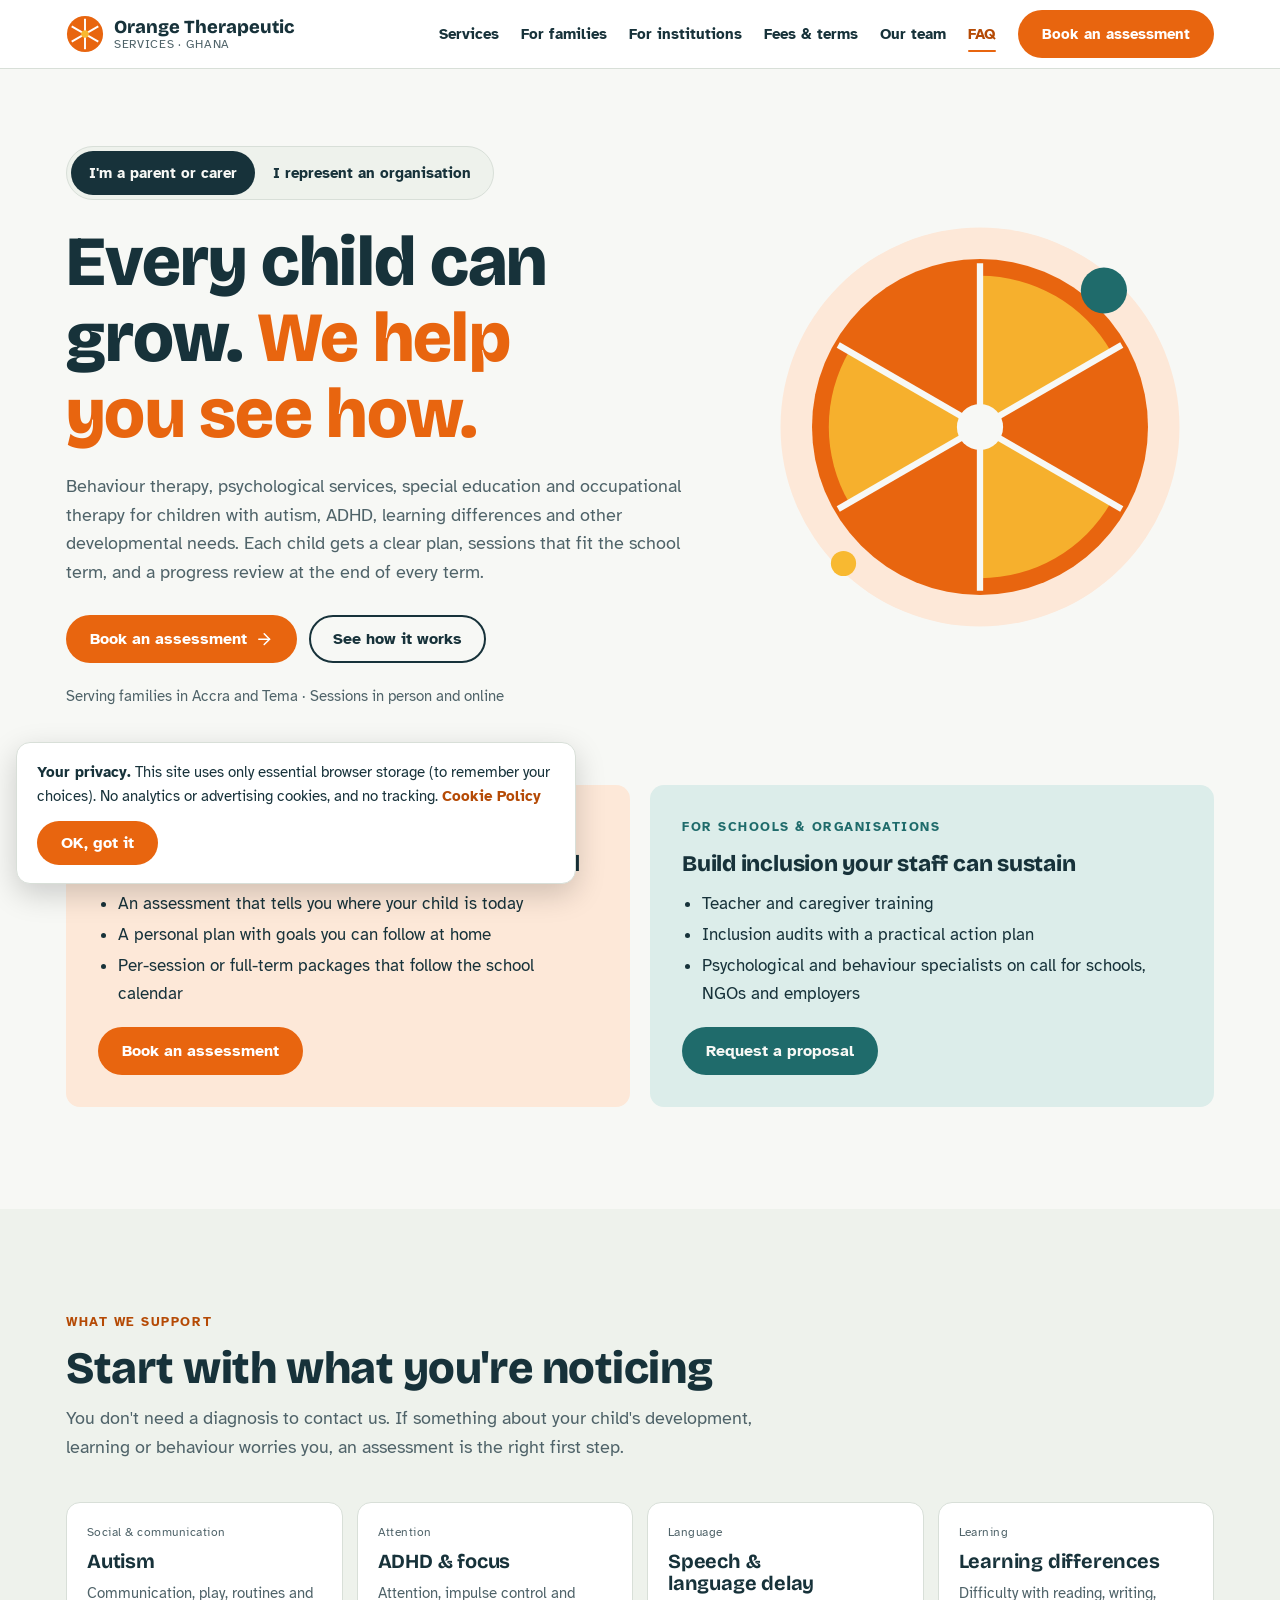
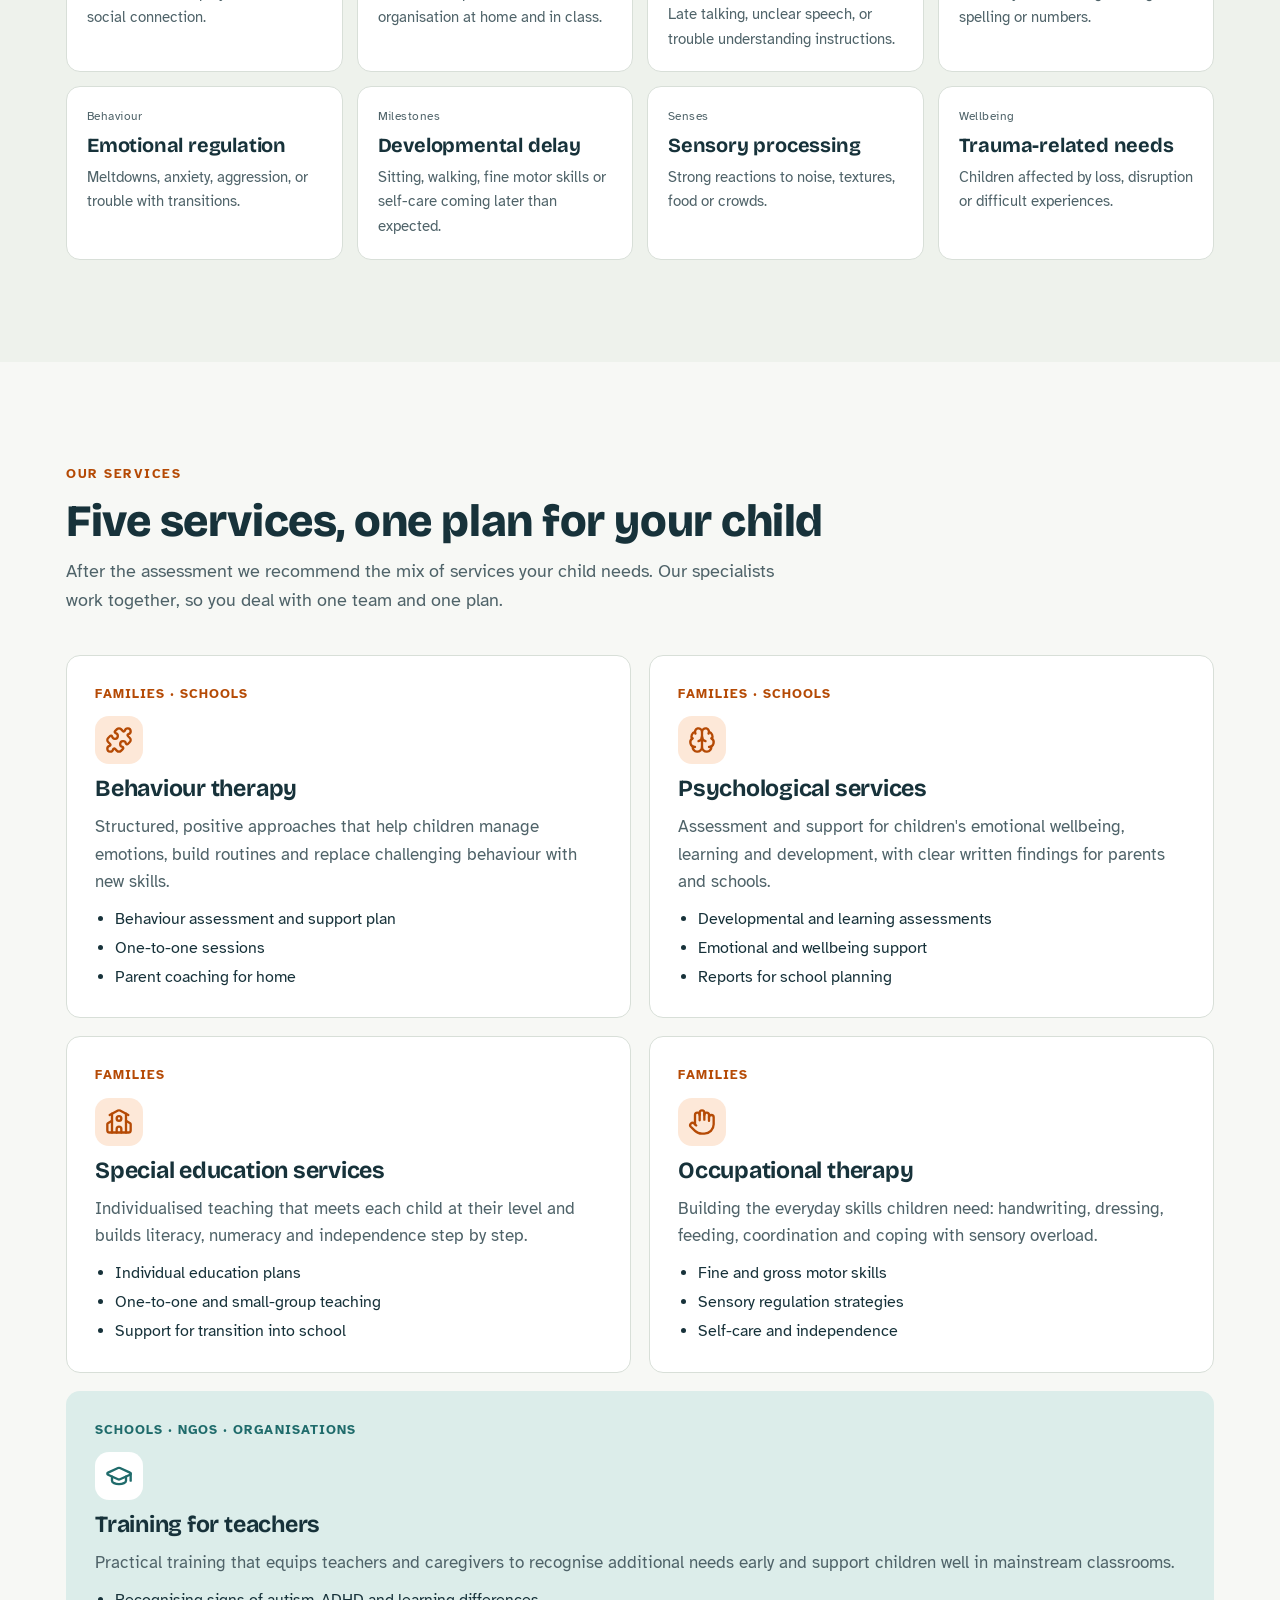
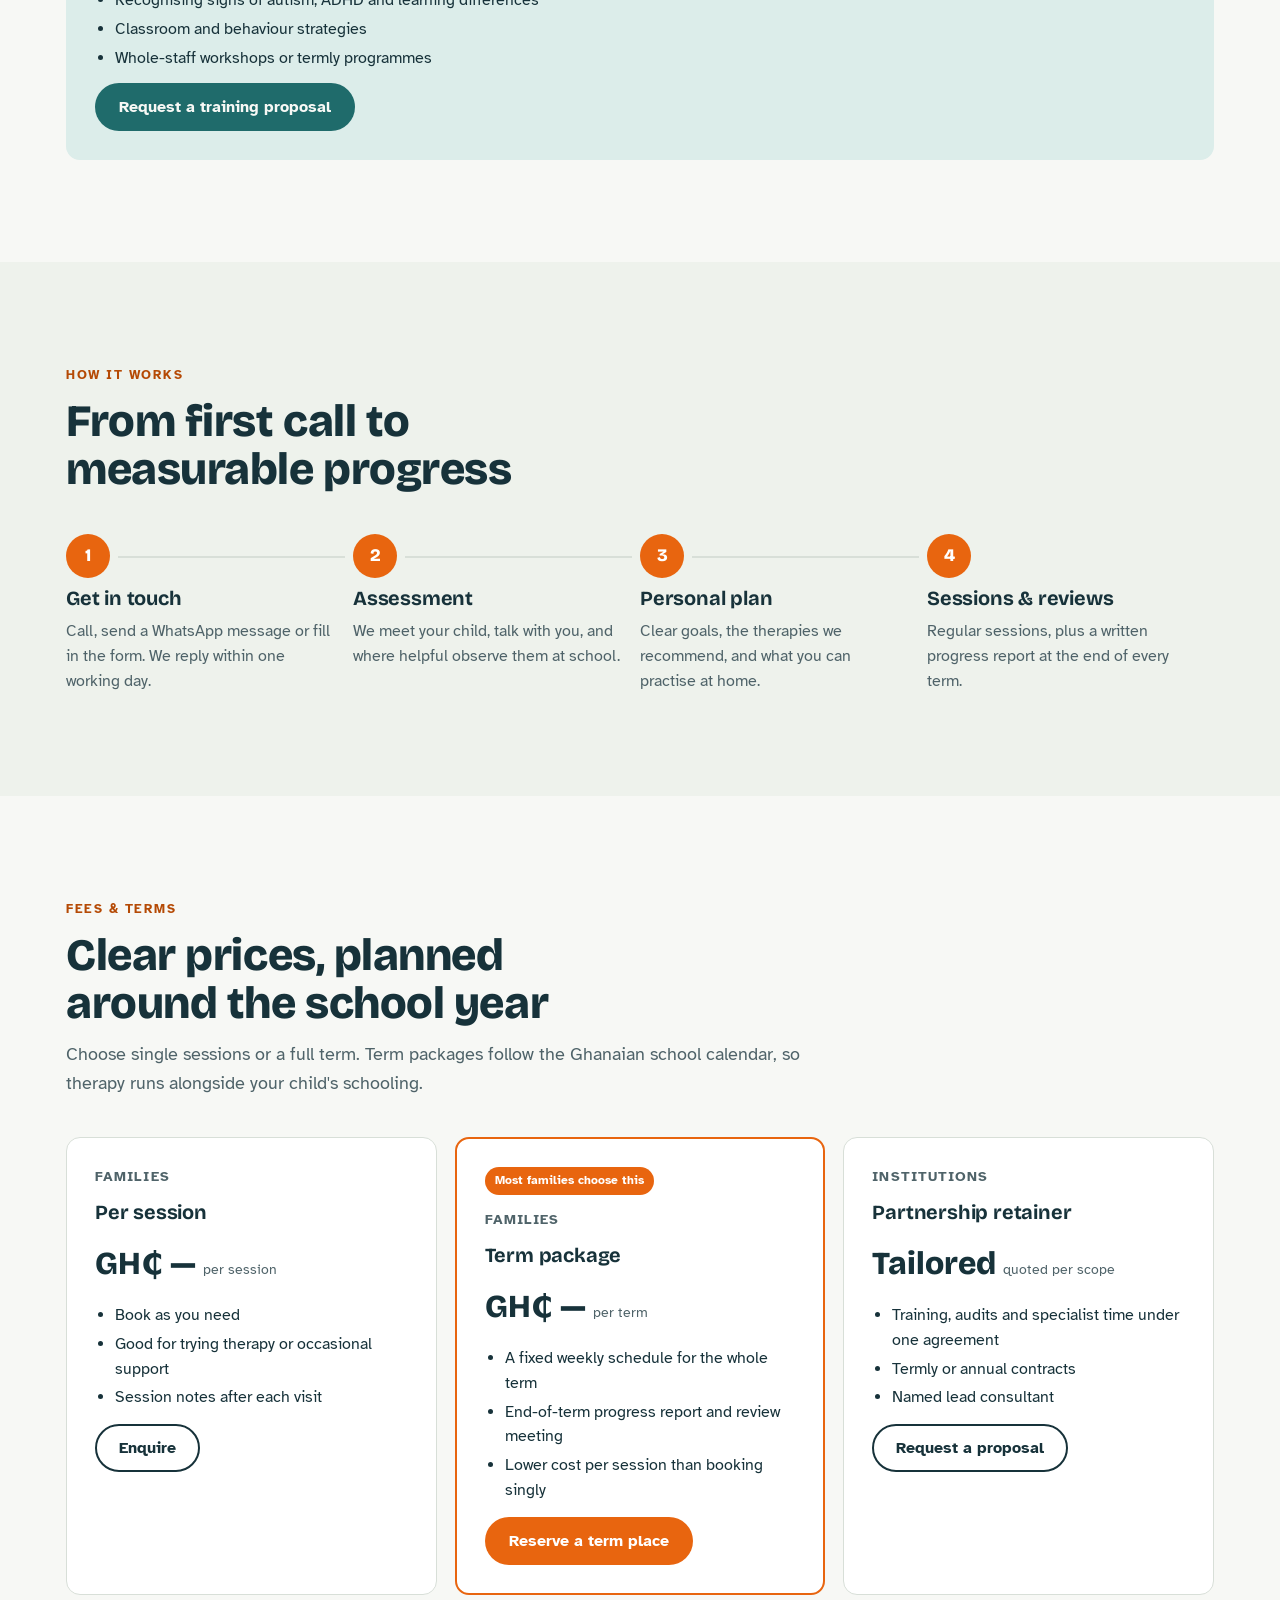
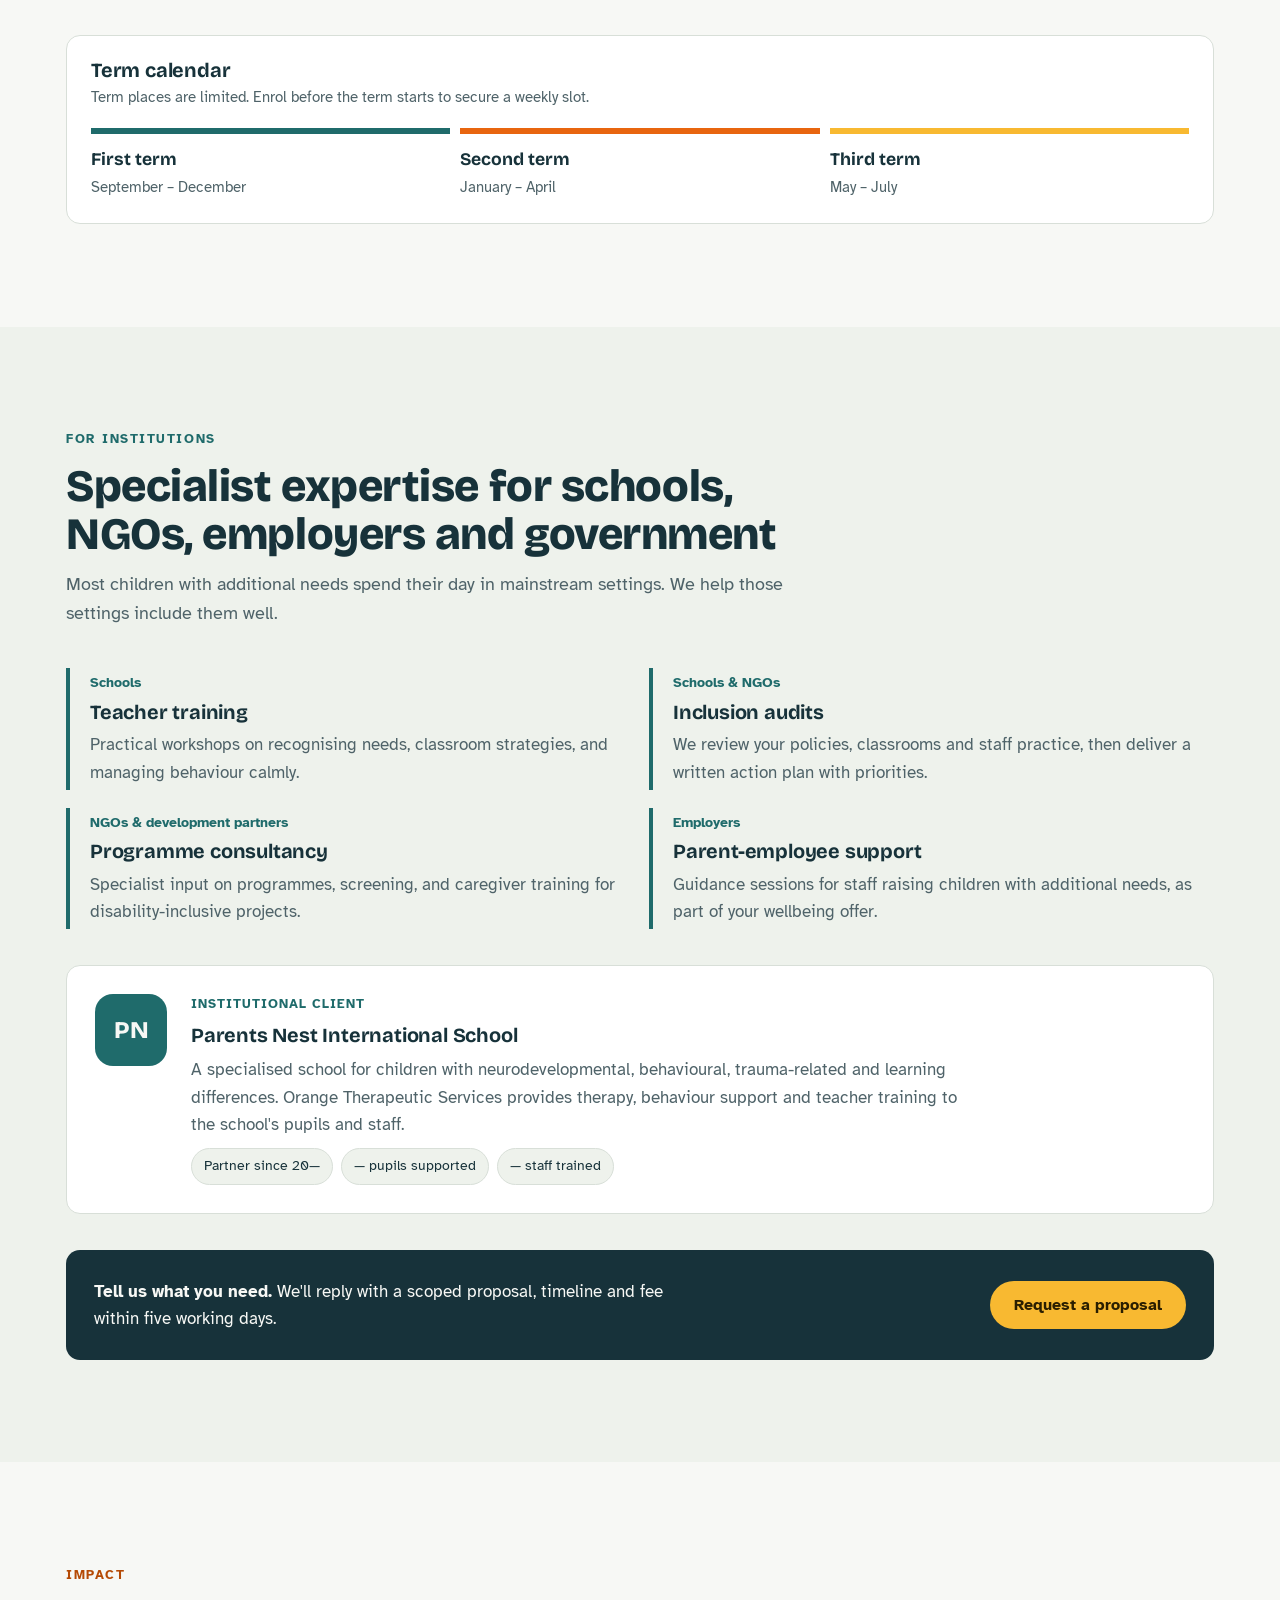
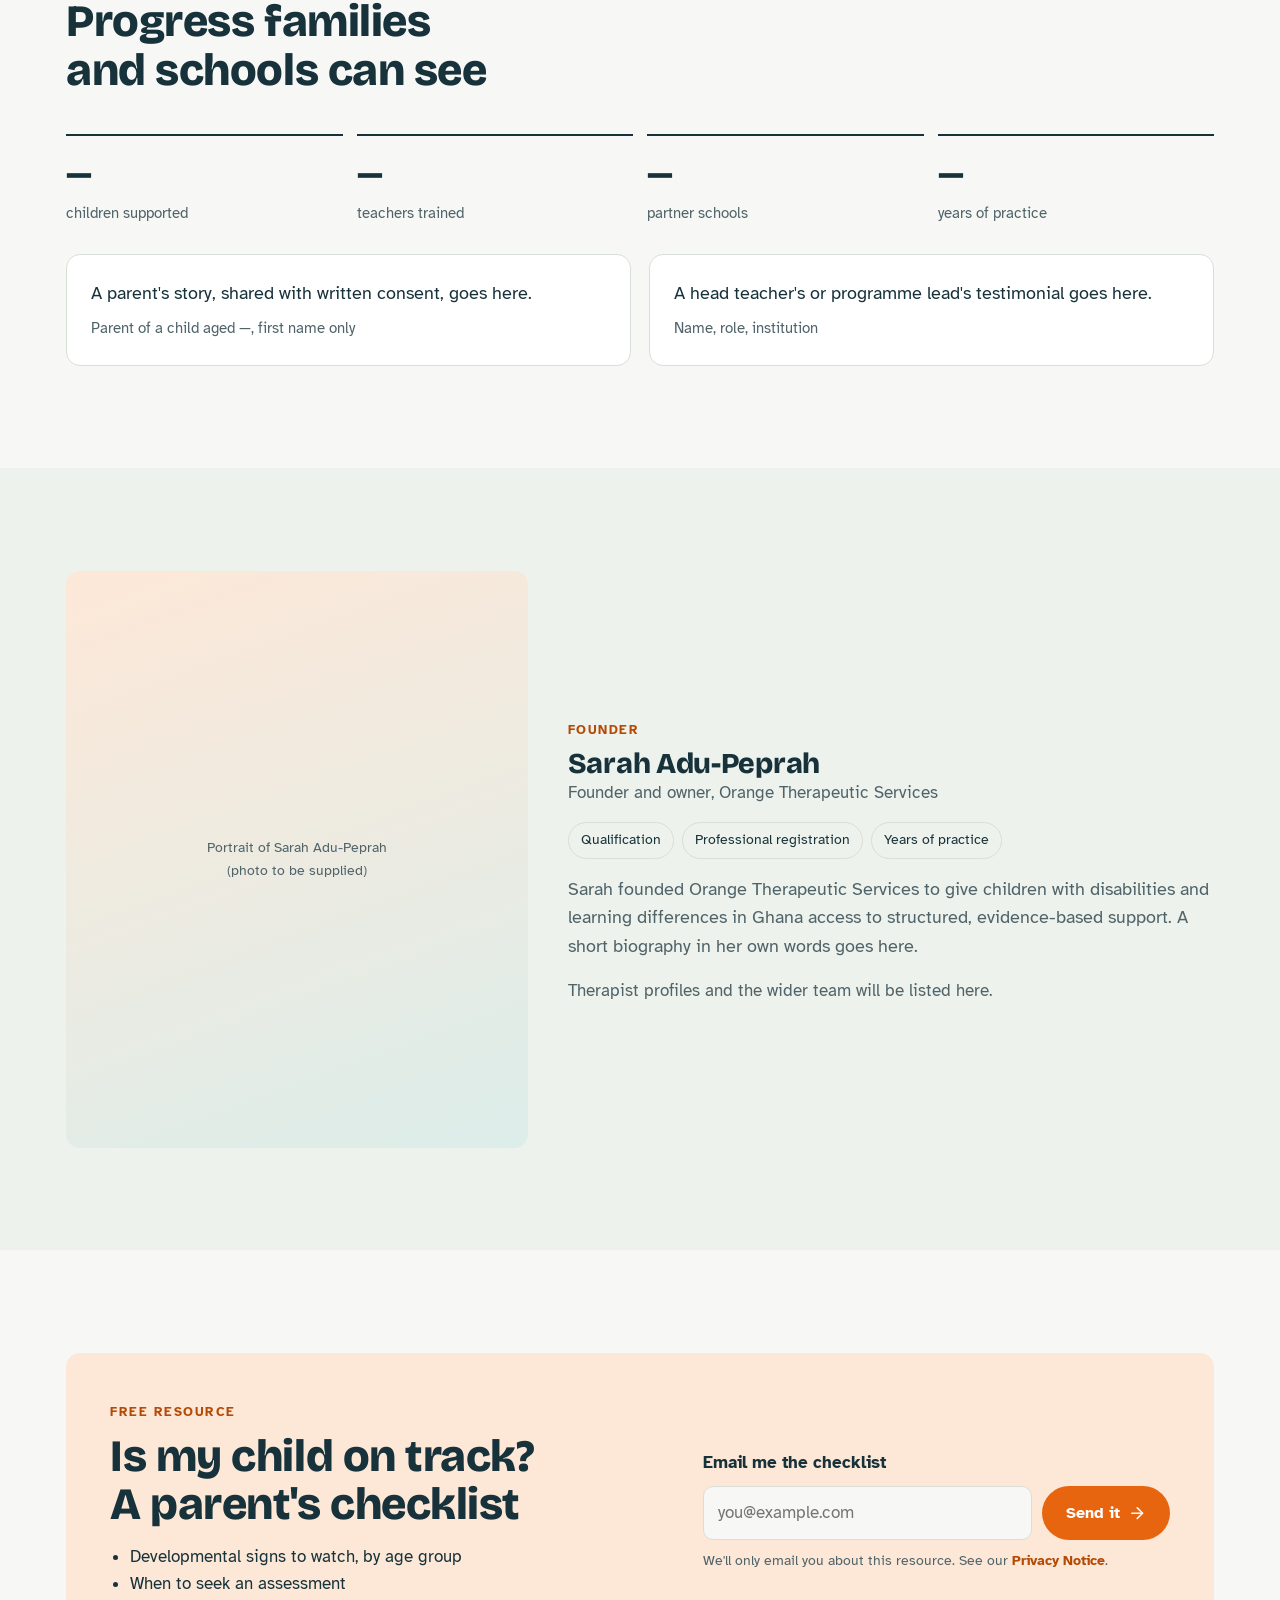
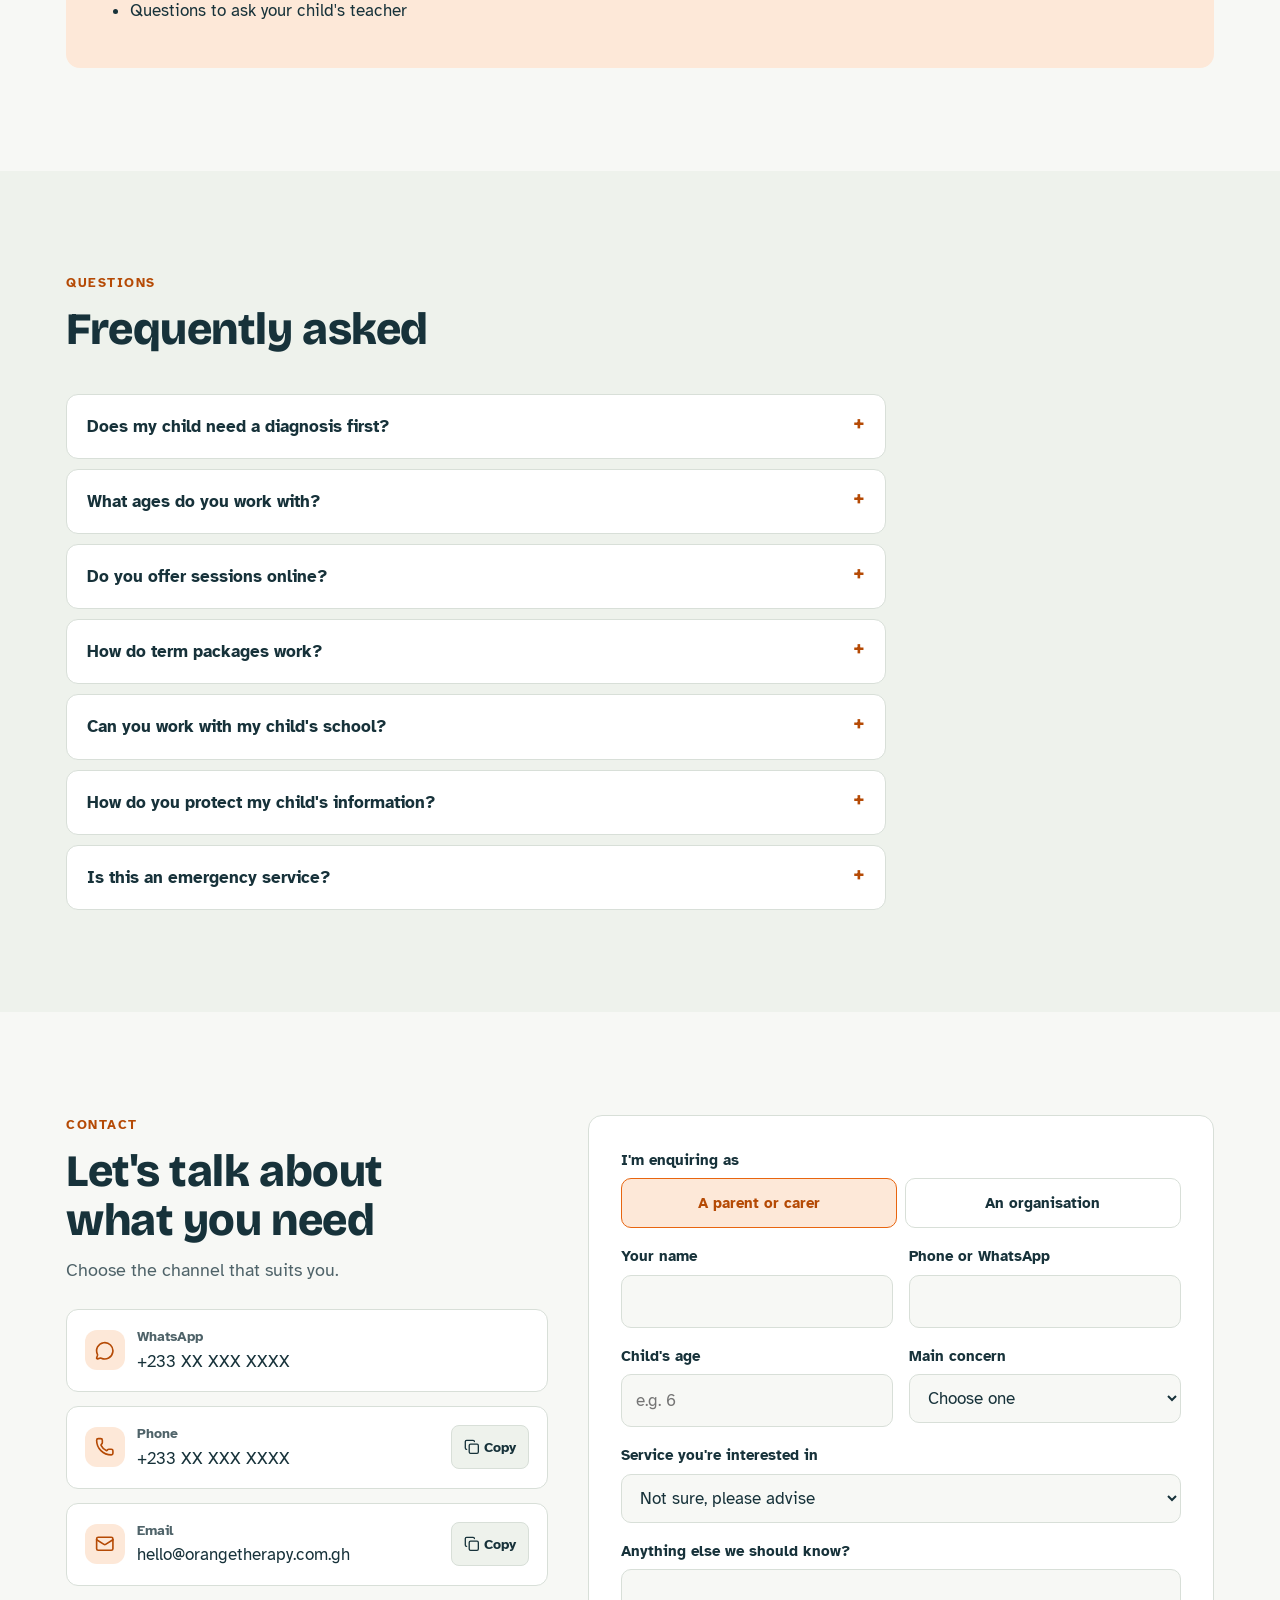
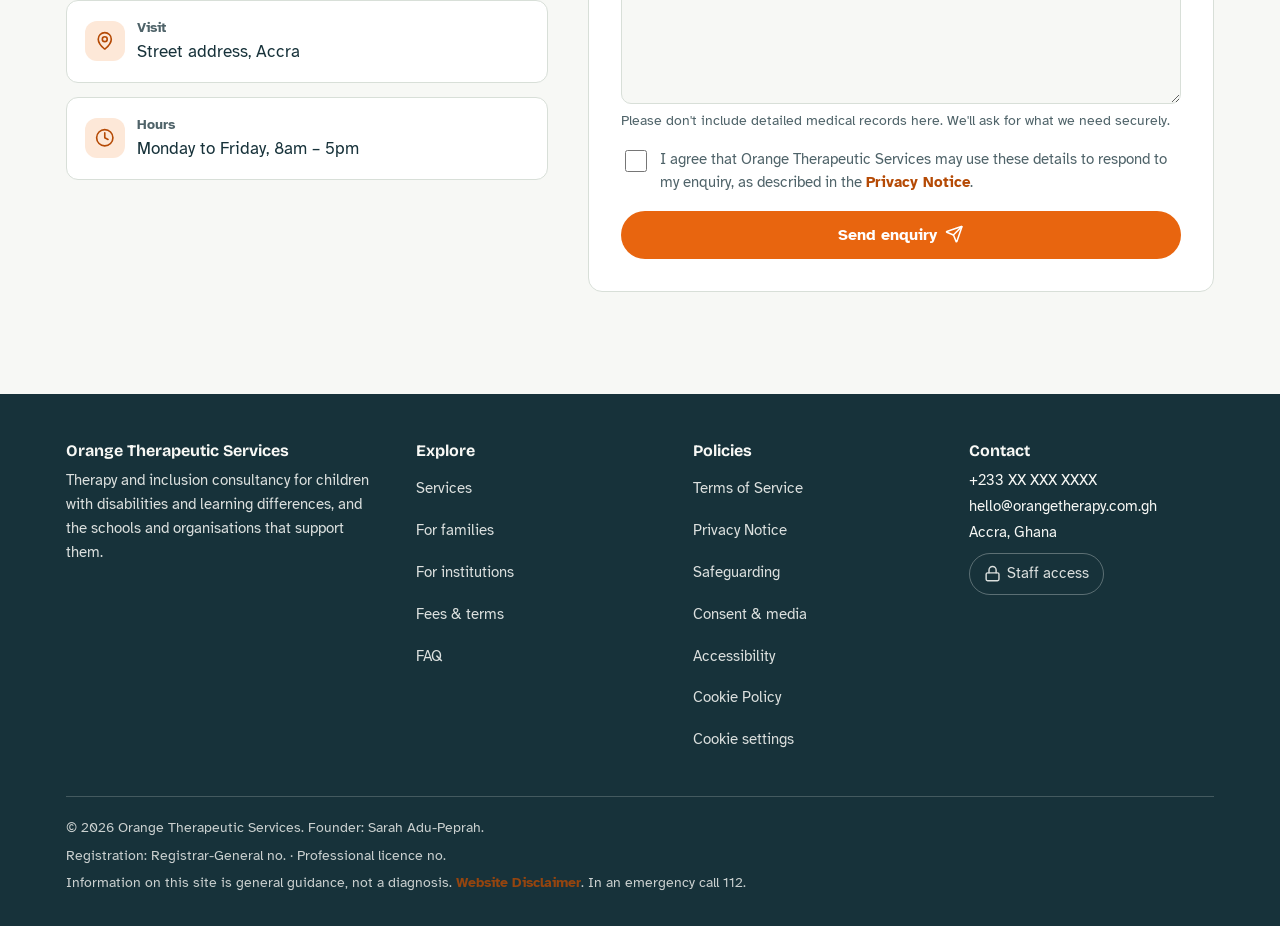
==== commit 602d0926: "Polish UI: navigation, motion, feedback; remove draft banner - Remove the draft banner; placeholder " ====
--- a/index.html
+++ b/index.html
@@ -24,6 +24,7 @@
 <meta name="twitter:card" content="summary_large_image">
 <link rel="preload" href="assets/fonts/bricolage-grotesque-latin-opsz-normal.woff2" as="font" type="font/woff2" crossorigin>
 <link rel="preload" href="assets/fonts/atkinson-hyperlegible-latin-400-normal.woff2" as="font" type="font/woff2" crossorigin>
+<link rel="stylesheet" href="assets/vendor/notyf-3.10.0.min.css">
 <link rel="stylesheet" href="assets/css/site.css">
 <script type="application/ld+json" id="ld">
 {"@context":"https://schema.org","@type":"MedicalBusiness","name":"Orange Therapeutic Services","url":"https://frank-peprah.github.io/orange-therapeutic-services/","logo":"https://frank-peprah.github.io/orange-therapeutic-services/assets/apple-touch-icon.png","image":"https://frank-peprah.github.io/orange-therapeutic-services/assets/og-image.png","description":"Behaviour therapy, psychological services, special education, occupational therapy and teacher training for children with disabilities and learning differences.","founder":{"@type":"Person","name":"Sarah Adu-Peprah"},"areaServed":[{"@type":"City","name":"Accra"},{"@type":"City","name":"Tema"}],"address":{"@type":"PostalAddress","addressLocality":"Accra","addressCountry":"GH"},"knowsAbout":["Behaviour therapy","Psychological assessment","Special education","Occupational therapy","Teacher training","Autism","ADHD","Learning differences"],"currenciesAccepted":"GHS"}
@@ -31,7 +32,6 @@
 </head>
 <body>
 <a class="skip" href="#main">Skip to content</a>
-<div class="draft" id="draftBanner"><div class="wrap">Preview: highlighted items are being confirmed and will be finalised before launch.</div></div>
 
 <header class="site">
   <div class="wrap nav">
@@ -40,17 +40,18 @@
       <span>Orange Therapeutic<small>Services · Ghana</small></span>
     </a>
     <button class="menu-btn" id="menuBtn" type="button" aria-controls="navLinks" aria-expanded="false" aria-label="Open menu">
-      <svg width="22" height="22" viewBox="0 0 24 24" aria-hidden="true"><path d="M3 6h18M3 12h18M3 18h18" stroke="currentColor" stroke-width="2.2" stroke-linecap="round"/></svg>
+      <svg class="i i-lg i-open" aria-hidden="true"><use href="assets/icons.svg#i-menu"/></svg><svg class="i i-lg i-close" aria-hidden="true"><use href="assets/icons.svg#i-x"/></svg>
     </button>
     <nav class="links" id="navLinks" data-open="false" aria-label="Main">
-      <a href="#services">Services</a>
-      <a href="#families">For families</a>
-      <a href="#institutions">For institutions</a>
-      <a href="#fees">Fees &amp; terms</a>
-      <a href="#team">Our team</a>
-      <a href="#faq">FAQ</a>
+      <a href="#services"><span>Services</span><svg class="i i-chev" aria-hidden="true"><use href="assets/icons.svg#i-chevron-right"/></svg></a>
+      <a href="#families"><span>For families</span><svg class="i i-chev" aria-hidden="true"><use href="assets/icons.svg#i-chevron-right"/></svg></a>
+      <a href="#institutions"><span>For institutions</span><svg class="i i-chev" aria-hidden="true"><use href="assets/icons.svg#i-chevron-right"/></svg></a>
+      <a href="#fees"><span>Fees &amp; terms</span><svg class="i i-chev" aria-hidden="true"><use href="assets/icons.svg#i-chevron-right"/></svg></a>
+      <a href="#team"><span>Our team</span><svg class="i i-chev" aria-hidden="true"><use href="assets/icons.svg#i-chevron-right"/></svg></a>
+      <a href="#faq"><span>FAQ</span><svg class="i i-chev" aria-hidden="true"><use href="assets/icons.svg#i-chevron-right"/></svg></a>
       <a class="btn btn-primary" href="#contact" data-pick="family">Book an assessment</a>
     </nav>
+    <div class="nav-backdrop" id="navBackdrop" aria-hidden="true"></div>
   </div>
 </header>
 
@@ -65,7 +66,7 @@
       <h1 id="heroTitle">Every child can grow. <em>We help you see how.</em></h1>
       <p class="lede" id="heroLede">Behaviour therapy, psychological services, special education and occupational therapy for children with autism, ADHD, learning differences and other developmental needs. Each child gets a clear plan, sessions that fit the school term, and a progress review at the end of every term.</p>
       <div class="cta-row">
-        <a class="btn btn-primary" href="#contact" id="heroPrimary" data-pick="family">Book an assessment</a>
+        <a class="btn btn-primary" href="#contact" id="heroPrimary" data-pick="family"><span>Book an assessment</span><svg class="i i-arrow" aria-hidden="true"><use href="assets/icons.svg#i-arrow-right"/></svg></a>
         <a class="btn btn-ghost" href="#how" id="heroSecondary">See how it works</a>
       </div>
       <p class="hero-note">Serving families in <span class="ph" data-cms="service_area">Accra and Tema</span> · Sessions in person and online</p>
@@ -143,30 +144,35 @@
     <div class="svc-grid">
       <article class="svc">
         <span class="svc-for">Families · Schools</span>
+        <span class="svc-icon"><svg class="i i-lg" aria-hidden="true"><use href="assets/icons.svg#i-puzzle"/></svg></span>
         <h3>Behaviour therapy</h3>
         <p>Structured, positive approaches that help children manage emotions, build routines and replace challenging behaviour with new skills.</p>
         <ul><li>Behaviour assessment and support plan</li><li>One-to-one sessions</li><li>Parent coaching for home</li></ul>
       </article>
       <article class="svc">
         <span class="svc-for">Families · Schools</span>
+        <span class="svc-icon"><svg class="i i-lg" aria-hidden="true"><use href="assets/icons.svg#i-brain"/></svg></span>
         <h3>Psychological services</h3>
         <p>Assessment and support for children's emotional wellbeing, learning and development, with clear written findings for parents and schools.</p>
         <ul><li>Developmental and learning assessments</li><li>Emotional and wellbeing support</li><li>Reports for school planning</li></ul>
       </article>
       <article class="svc">
         <span class="svc-for">Families</span>
+        <span class="svc-icon"><svg class="i i-lg" aria-hidden="true"><use href="assets/icons.svg#i-school"/></svg></span>
         <h3>Special education services</h3>
         <p>Individualised teaching that meets each child at their level and builds literacy, numeracy and independence step by step.</p>
         <ul><li>Individual education plans</li><li>One-to-one and small-group teaching</li><li>Support for transition into school</li></ul>
       </article>
       <article class="svc">
         <span class="svc-for">Families</span>
+        <span class="svc-icon"><svg class="i i-lg" aria-hidden="true"><use href="assets/icons.svg#i-hand"/></svg></span>
         <h3>Occupational therapy</h3>
         <p>Building the everyday skills children need: handwriting, dressing, feeding, coordination and coping with sensory overload.</p>
         <ul><li>Fine and gross motor skills</li><li>Sensory regulation strategies</li><li>Self-care and independence</li></ul>
       </article>
       <article class="svc svc-wide">
         <span class="svc-for">Schools · NGOs · Organisations</span>
+        <span class="svc-icon"><svg class="i i-lg" aria-hidden="true"><use href="assets/icons.svg#i-graduation-cap"/></svg></span>
         <h3>Training for teachers</h3>
         <p>Practical training that equips teachers and caregivers to recognise additional needs early and support children well in mainstream classrooms.</p>
         <ul><li>Recognising signs of autism, ADHD and learning differences</li><li>Classroom and behaviour strategies</li><li>Whole-staff workshops or termly programmes</li></ul>
@@ -307,7 +313,7 @@
       <form class="inline-form" id="resForm" novalidate>
         <label for="resEmail" style="flex-basis:100%;font-weight:700">Email me the checklist</label>
         <input id="resEmail" name="email" type="email" placeholder="you@example.com" autocomplete="email" required>
-        <button class="btn btn-primary" type="submit">Send it</button>
+        <button class="btn btn-primary" type="submit" id="resBtn"><svg class="i spin" aria-hidden="true"><use href="assets/icons.svg#i-loader-circle"/></svg><span class="lbl">Send it</span><svg class="i i-arrow" aria-hidden="true"><use href="assets/icons.svg#i-arrow-right"/></svg></button>
         <p class="hint" id="resMsg" role="status" style="flex-basis:100%">We'll only email you about this resource. See our <a href="legal.html#privacy-notice">Privacy Notice</a>.</p>
       </form>
     </div>
@@ -338,11 +344,11 @@
         <p class="lede">Choose the channel that suits you.</p>
       </div>
       <div class="channels">
-        <div class="channel"><div><b>WhatsApp</b><span class="ph" id="waNum" data-cms="whatsapp">+233 XX XXX XXXX</span></div><a class="btn btn-wa" data-wa href="#contact" hidden>Chat now</a></div>
-        <div class="channel"><div><b>Phone</b><span class="ph" id="telNum" data-cms="phone">+233 XX XXX XXXX</span></div><button class="copy" type="button" data-copy="telNum">Copy</button></div>
-        <div class="channel"><div><b>Email</b><span class="ph" id="mailAddr" data-cms="email">hello@orangetherapy.com.gh</span></div><button class="copy" type="button" data-copy="mailAddr">Copy</button></div>
-        <div class="channel"><div><b>Visit</b><span class="ph" data-cms="address">Street address, Accra</span></div></div>
-        <div class="channel"><div><b>Hours</b><span class="ph" data-cms="hours">Monday to Friday, 8am – 5pm</span></div></div>
+        <div class="channel"><div class="ch-main"><span class="ch-ico"><svg class="i" aria-hidden="true"><use href="assets/icons.svg#i-message-circle"/></svg></span><div><b>WhatsApp</b><span class="ph" id="waNum" data-cms="whatsapp">+233 XX XXX XXXX</span></div></div><a class="btn btn-wa" data-wa href="#contact" hidden>Chat now</a></div>
+        <div class="channel"><div class="ch-main"><span class="ch-ico"><svg class="i" aria-hidden="true"><use href="assets/icons.svg#i-phone"/></svg></span><div><b>Phone</b><span class="ph" id="telNum" data-cms="phone">+233 XX XXX XXXX</span></div></div><button class="copy" type="button" data-copy="telNum" aria-label="Copy phone number"><svg class="i" aria-hidden="true"><use href="assets/icons.svg#i-copy"/></svg> Copy</button></div>
+        <div class="channel"><div class="ch-main"><span class="ch-ico"><svg class="i" aria-hidden="true"><use href="assets/icons.svg#i-mail"/></svg></span><div><b>Email</b><span class="ph" id="mailAddr" data-cms="email">hello@orangetherapy.com.gh</span></div></div><button class="copy" type="button" data-copy="mailAddr" aria-label="Copy email address"><svg class="i" aria-hidden="true"><use href="assets/icons.svg#i-copy"/></svg> Copy</button></div>
+        <div class="channel"><div class="ch-main"><span class="ch-ico"><svg class="i" aria-hidden="true"><use href="assets/icons.svg#i-map-pin"/></svg></span><div><b>Visit</b><span class="ph" data-cms="address">Street address, Accra</span></div></div></div>
+        <div class="channel"><div class="ch-main"><span class="ch-ico"><svg class="i" aria-hidden="true"><use href="assets/icons.svg#i-clock"/></svg></span><div><b>Hours</b><span class="ph" data-cms="hours">Monday to Friday, 8am – 5pm</span></div></div></div>
       </div>
     </div>
 
@@ -355,8 +361,8 @@
         </div>
       </div>
       <div class="two">
-        <div class="field"><label for="name">Your name</label><input id="name" name="name" autocomplete="name" maxlength="120" required></div>
-        <div class="field"><label for="phone">Phone or WhatsApp</label><input id="phone" name="phone" type="tel" inputmode="tel" autocomplete="tel" maxlength="30" required></div>
+        <div class="field"><label for="name">Your name</label><input id="name" name="name" autocomplete="name" maxlength="120" required aria-describedby="name-err"><span class="err-msg" id="name-err" role="alert"><svg class="i" aria-hidden="true"><use href="assets/icons.svg#i-circle-alert"/></svg>Please tell us your name.</span></div>
+        <div class="field"><label for="phone">Phone or WhatsApp</label><input id="phone" name="phone" type="tel" inputmode="tel" autocomplete="tel" maxlength="30" required aria-describedby="phone-err"><span class="err-msg" id="phone-err" role="alert"><svg class="i" aria-hidden="true"><use href="assets/icons.svg#i-circle-alert"/></svg>Enter a phone or WhatsApp number we can reach.</span></div>
       </div>
       <div id="famFields" class="two">
         <div class="field"><label for="age">Child's age</label><input id="age" name="age" inputmode="numeric" maxlength="20" placeholder="e.g. 6"></div>
@@ -366,15 +372,15 @@
           <select id="service" name="service"><option value="">Not sure, please advise</option><option>Behaviour therapy</option><option>Psychological services</option><option>Special education services</option><option>Occupational therapy</option></select></div>
       </div>
       <div id="instFields" class="two" hidden>
-        <div class="field"><label for="org">Organisation</label><input id="org" name="org" autocomplete="organization" maxlength="160"></div>
+        <div class="field"><label for="org">Organisation</label><input id="org" name="org" autocomplete="organization" maxlength="160" aria-describedby="org-err"><span class="err-msg" id="org-err" role="alert"><svg class="i" aria-hidden="true"><use href="assets/icons.svg#i-circle-alert"/></svg>Please add your organisation’s name.</span></div>
         <div class="field"><label for="need">What do you need?</label>
           <select id="need" name="need"><option value="">Choose one</option><option>Teacher training</option><option>Inclusion audit</option><option>Programme consultancy</option><option>Parent-employee support</option><option>Something else</option></select></div>
       </div>
       <div class="field"><label for="msg">Anything else we should know?</label><textarea id="msg" name="msg" rows="4" maxlength="2000"></textarea><span class="hint">Please don't include detailed medical records here. We'll ask for what we need securely.</span></div>
       <div class="hp" aria-hidden="true"><label for="website">Leave this empty</label><input id="website" name="website" tabindex="-1" autocomplete="off"></div>
-      <label class="consent"><input type="checkbox" id="consent" name="consent"><span>I agree that Orange Therapeutic Services may use these details to respond to my enquiry, as described in the <a href="legal.html#privacy-notice">Privacy Notice</a>.</span></label>
+      <label class="consent" id="consentLabel"><input type="checkbox" id="consent" name="consent"><span>I agree that Orange Therapeutic Services may use these details to respond to my enquiry, as described in the <a href="legal.html#privacy-notice">Privacy Notice</a>.</span></label>
       <p class="error" id="formErr" role="alert" hidden></p>
-      <button class="btn btn-primary" type="submit" id="sendBtn">Send enquiry</button>
+      <button class="btn btn-primary" type="submit" id="sendBtn"><svg class="i spin" aria-hidden="true"><use href="assets/icons.svg#i-loader-circle"/></svg><span class="lbl">Send enquiry</span><svg class="i i-arrow" aria-hidden="true"><use href="assets/icons.svg#i-send"/></svg></button>
       <div class="result" id="result" hidden role="status"></div>
     </form>
   </div>
@@ -402,7 +408,7 @@
         <li class="ph" data-cms="phone">+233 XX XXX XXXX</li>
         <li class="ph" data-cms="email">hello@orangetherapy.com.gh</li>
         <li class="ph" data-cms="city">Accra, Ghana</li>
-        <li><a class="staff-link" href="admin/" rel="nofollow"><svg width="14" height="14" viewBox="0 0 24 24" aria-hidden="true"><path d="M7 10V7a5 5 0 0 1 10 0v3M5 10h14v11H5z" fill="none" stroke="currentColor" stroke-width="2"/></svg>Staff access</a></li>
+        <li><a class="staff-link" href="admin/" rel="nofollow"><svg class="i" aria-hidden="true"><use href="assets/icons.svg#i-lock"/></svg>Staff access</a></li>
       </ul></div>
     </div>
     <div class="legal-line">
@@ -418,12 +424,15 @@
   <span>WhatsApp us</span>
 </a>
 
+<button class="to-top" id="toTop" type="button" aria-label="Back to top"><svg class="i" aria-hidden="true"><use href="assets/icons.svg#i-arrow-up"/></svg></button>
+
 <div class="cookie" id="cookie" role="region" aria-label="Cookie notice" hidden>
   <p><strong>Your privacy.</strong> This site uses only essential browser storage (to remember your choices). No analytics or advertising cookies, and no tracking. <a href="legal.html#cookie-policy">Cookie Policy</a></p>
   <div class="cta-row"><button type="button" class="btn btn-primary" id="cookieOk">OK, got it</button></div>
 </div>
 
 <script src="assets/js/config.js"></script>
+<script src="assets/vendor/notyf-3.10.0.min.js"></script>
 <script src="assets/js/site.js"></script>
 </body>
 </html>
--- a/assets/vendor/notyf-3.10.0.min.css
+++ b/assets/vendor/notyf-3.10.0.min.css
@@ -0,0 +1 @@
+@-webkit-keyframes notyf-fadeinup{0%{opacity:0;transform:translateY(25%)}to{opacity:1;transform:translateY(0)}}@keyframes notyf-fadeinup{0%{opacity:0;transform:translateY(25%)}to{opacity:1;transform:translateY(0)}}@-webkit-keyframes notyf-fadeinleft{0%{opacity:0;transform:translateX(25%)}to{opacity:1;transform:translateX(0)}}@keyframes notyf-fadeinleft{0%{opacity:0;transform:translateX(25%)}to{opacity:1;transform:translateX(0)}}@-webkit-keyframes notyf-fadeoutright{0%{opacity:1;transform:translateX(0)}to{opacity:0;transform:translateX(25%)}}@keyframes notyf-fadeoutright{0%{opacity:1;transform:translateX(0)}to{opacity:0;transform:translateX(25%)}}@-webkit-keyframes notyf-fadeoutdown{0%{opacity:1;transform:translateY(0)}to{opacity:0;transform:translateY(25%)}}@keyframes notyf-fadeoutdown{0%{opacity:1;transform:translateY(0)}to{opacity:0;transform:translateY(25%)}}@-webkit-keyframes ripple{0%{transform:scale(0) translateY(-45%) translateX(13%)}to{transform:scale(1) translateY(-45%) translateX(13%)}}@keyframes ripple{0%{transform:scale(0) translateY(-45%) translateX(13%)}to{transform:scale(1) translateY(-45%) translateX(13%)}}.notyf{position:fixed;top:0;left:0;height:100%;width:100%;color:#fff;z-index:9999;display:flex;flex-direction:column;align-items:flex-end;justify-content:flex-end;pointer-events:none;box-sizing:border-box;padding:20px}.notyf__icon--error,.notyf__icon--success{height:21px;width:21px;background:#fff;border-radius:50%;display:block;margin:0 auto;position:relative}.notyf__icon--error:after,.notyf__icon--error:before{content:"";background:currentColor;display:block;position:absolute;width:3px;border-radius:3px;left:9px;height:12px;top:5px}.notyf__icon--error:after{transform:rotate(-45deg)}.notyf__icon--error:before{transform:rotate(45deg)}.notyf__icon--success:after,.notyf__icon--success:before{content:"";background:currentColor;display:block;position:absolute;width:3px;border-radius:3px}.notyf__icon--success:after{height:6px;transform:rotate(-45deg);top:9px;left:6px}.notyf__icon--success:before{height:11px;transform:rotate(45deg);top:5px;left:10px}.notyf__toast{display:block;overflow:hidden;pointer-events:auto;-webkit-animation:notyf-fadeinup .3s ease-in forwards;animation:notyf-fadeinup .3s ease-in forwards;box-shadow:0 3px 7px 0 rgba(0,0,0,.25);position:relative;padding:0 15px;border-radius:2px;max-width:300px;transform:translateY(25%);box-sizing:border-box;flex-shrink:0}.notyf__toast--disappear{transform:translateY(0);-webkit-animation:notyf-fadeoutdown .3s forwards;animation:notyf-fadeoutdown .3s forwards;-webkit-animation-delay:.25s;animation-delay:.25s}.notyf__toast--disappear .notyf__icon,.notyf__toast--disappear .notyf__message{-webkit-animation:notyf-fadeoutdown .3s forwards;animation:notyf-fadeoutdown .3s forwards;opacity:1;transform:translateY(0)}.notyf__toast--disappear .notyf__dismiss{-webkit-animation:notyf-fadeoutright .3s forwards;animation:notyf-fadeoutright .3s forwards;opacity:1;transform:translateX(0)}.notyf__toast--disappear .notyf__message{-webkit-animation-delay:.05s;animation-delay:.05s}.notyf__toast--upper{margin-bottom:20px}.notyf__toast--lower{margin-top:20px}.notyf__toast--dismissible .notyf__wrapper{padding-right:30px}.notyf__ripple{height:400px;width:400px;position:absolute;transform-origin:bottom right;right:0;top:0;border-radius:50%;transform:scale(0) translateY(-51%) translateX(13%);z-index:5;-webkit-animation:ripple .4s ease-out forwards;animation:ripple .4s ease-out forwards}.notyf__wrapper{display:flex;align-items:center;padding-top:17px;padding-bottom:17px;padding-right:15px;border-radius:3px;position:relative;z-index:10}.notyf__icon{width:22px;text-align:center;font-size:1.3em;opacity:0;-webkit-animation:notyf-fadeinup .3s forwards;animation:notyf-fadeinup .3s forwards;-webkit-animation-delay:.3s;animation-delay:.3s;margin-right:13px}.notyf__dismiss{position:absolute;top:0;right:0;height:100%;width:26px;margin-right:-15px;-webkit-animation:notyf-fadeinleft .3s forwards;animation:notyf-fadeinleft .3s forwards;-webkit-animation-delay:.35s;animation-delay:.35s;opacity:0}.notyf__dismiss-btn{background-color:rgba(0,0,0,.25);border:none;cursor:pointer;transition:opacity .2s ease,background-color .2s ease;outline:none;opacity:.35;height:100%;width:100%}.notyf__dismiss-btn:after,.notyf__dismiss-btn:before{content:"";background:#fff;height:12px;width:2px;border-radius:3px;position:absolute;left:calc(50% - 1px);top:calc(50% - 5px)}.notyf__dismiss-btn:after{transform:rotate(-45deg)}.notyf__dismiss-btn:before{transform:rotate(45deg)}.notyf__dismiss-btn:hover{opacity:.7;background-color:rgba(0,0,0,.15)}.notyf__dismiss-btn:active{opacity:.8}.notyf__message{vertical-align:middle;position:relative;opacity:0;-webkit-animation:notyf-fadeinup .3s forwards;animation:notyf-fadeinup .3s forwards;-webkit-animation-delay:.25s;animation-delay:.25s;line-height:1.5em}@media only screen and (max-width:480px){.notyf{padding:0}.notyf__ripple{height:600px;width:600px;-webkit-animation-duration:.5s;animation-duration:.5s}.notyf__toast{max-width:none;border-radius:0;box-shadow:0 -2px 7px 0 rgba(0,0,0,.13);width:100%}.notyf__dismiss{width:56px}}
--- a/assets/css/site.css
+++ b/assets/css/site.css
@@ -1,3 +1,4 @@
+@import url("../vendor/open-props-easings-1.7.23.min.css");
 /* Orange Therapeutic Services — public site styles
    Layout: two-door site (Families / Institutions) — calm, legible base with one bold orange "segment" motif */
 
@@ -53,7 +54,8 @@
 .sec-head{display:grid;gap:12px;margin-bottom:40px;max-width:760px}
 .skip{position:absolute;left:-999px;top:8px;background:var(--surface);padding:8px 14px;z-index:99}
 .skip:focus{left:16px}
-.ph{background:repeating-linear-gradient(135deg,transparent 0 6px,color-mix(in srgb,var(--sun) 30%,transparent) 6px 12px);border-bottom:2px dashed var(--sun);padding:0 3px;border-radius:3px}
+/* Placeholder stripes show only in staff review mode (?review=1) */
+.review-mode .ph{background:repeating-linear-gradient(135deg,transparent 0 6px,color-mix(in srgb,var(--sun) 30%,transparent) 6px 12px);border-bottom:2px dashed var(--sun);padding:0 3px;border-radius:3px}
 
 /* Buttons */
 .btn{display:inline-flex;align-items:center;justify-content:center;gap:8px;min-height:48px;padding:0 22px;border-radius:999px;font:700 1rem var(--f-body);text-decoration:none;border:2px solid transparent;cursor:pointer;transition:transform .15s,background .15s}
@@ -67,7 +69,6 @@
 .btn-sun{background:var(--sun);color:var(--on-sun)}
 .btn-wa{background:#1F8A4C;color:#fff}
 
-.draft{background:var(--sun);color:var(--on-sun);font-size:.88rem;text-align:center;padding-block:8px}
 
 /* Header */
 body::before{content:"";position:fixed;inset:0 0 auto;height:env(safe-area-inset-top,0px);z-index:60;background:var(--surface)}
@@ -76,6 +77,10 @@
 .brand{display:flex;align-items:center;gap:10px;text-decoration:none;font-family:var(--f-display);font-weight:800;font-size:1.15rem;line-height:1.05}
 .brand small{display:block;font-family:var(--f-body);font-weight:400;font-size:.72rem;color:var(--muted);letter-spacing:.06em;text-transform:uppercase}
 .links{display:flex;align-items:center;gap:22px}
+.links a:not(.btn){position:relative}
+.links a:not(.btn)::after{content:"";position:absolute;left:0;right:0;bottom:4px;height:2px;border-radius:2px;background:var(--orange);transform:scaleX(0);transform-origin:left;transition:transform .35s var(--ease-out-3,ease)}
+.links a:not(.btn):hover::after,.links a[aria-current="true"]::after{transform:scaleX(1)}
+.links a[aria-current="true"]{color:var(--orange-ink)}
 .links a{text-decoration:none;font-weight:700;font-size:.95rem;padding-block:10px}
 .links a.btn{padding:0 22px}
 .links a:not(.btn):hover{color:var(--orange-ink)}
@@ -303,3 +308,157 @@
   .doc blockquote{background:#f3f3f3}
   a{text-decoration:none}
 }
+
+/* =====================================================================
+   Navigation, motion and feedback layer
+   Easing tokens: Open Props (MIT). Icons: Lucide (ISC).
+   ===================================================================== */
+.i{width:1.15em;height:1.15em;flex:none;vertical-align:-.18em;display:inline-block}
+.i-lg{width:28px;height:28px}
+section[id],article[id],[id="main"]{scroll-margin-top:calc(80px + env(safe-area-inset-top,0px))}
+
+/* Cross-page transitions (native View Transitions API; ignored by browsers without support) */
+@view-transition{navigation:auto}
+::view-transition-old(root){animation:.22s var(--ease-in-2,ease-in) both vt-out}
+::view-transition-new(root){animation:.32s var(--ease-out-3,ease-out) both vt-in}
+header.site{view-transition-name:site-header}
+@keyframes vt-out{to{opacity:0;transform:translateY(-6px)}}
+@keyframes vt-in{from{opacity:0;transform:translateY(10px)}}
+
+/* Text links: animated underline */
+.ulink,.doc a,.consent a,.hint a,.cookie a,.lede a,.faq a,.legal-line a:not(.staff-link),.crumbs a{color:var(--orange-ink);font-weight:700;text-decoration:none;background:linear-gradient(currentColor,currentColor) 0 100%/0 2px no-repeat;transition:background-size .3s var(--ease-out-3,ease),color .2s}
+.ulink:hover,.doc a:hover,.consent a:hover,.hint a:hover,.cookie a:hover,.lede a:hover,.faq a:hover,.legal-line a:not(.staff-link):hover,.crumbs a:hover{background-size:100% 2px}
+.foot a:not(.staff-link){background:linear-gradient(currentColor,currentColor) 0 calc(100% - 6px)/0 1px no-repeat;transition:background-size .3s var(--ease-out-3,ease),opacity .2s}
+.foot a:not(.staff-link):hover{background-size:100% 1px;text-decoration:none}
+
+/* Buttons: lift, press, arrow nudge, loading spinner */
+.btn{transition:transform .2s var(--ease-out-3,ease),background-color .2s,box-shadow .2s,color .2s;position:relative}
+.btn:hover{transform:translateY(-2px);box-shadow:0 6px 16px color-mix(in srgb,var(--ink) 14%,transparent)}
+.btn:active{transform:translateY(0) scale(.97);box-shadow:none;transition-duration:.08s}
+.btn .i-arrow{transition:transform .25s var(--ease-out-3,ease)}
+.btn:hover .i-arrow{transform:translateX(4px)}
+.btn .spin{display:none;width:18px;height:18px;animation:spin .8s linear infinite}
+.btn.loading{pointer-events:none;opacity:.85}
+.btn.loading .spin{display:inline-block}
+.btn.loading .i-arrow{display:none}
+@keyframes spin{to{transform:rotate(360deg)}}
+
+/* Header: compact + shadow after scrolling */
+header.site{transition:box-shadow .3s,background-color .3s}
+header.site.scrolled{box-shadow:0 6px 24px color-mix(in srgb,var(--ink) 10%,transparent)}
+.nav{transition:min-height .3s var(--ease-out-3,ease)}
+header.site.scrolled .nav{min-height:60px}
+
+/* Mobile menu: slide + fade, with backdrop */
+.menu-btn .i-close{display:none}
+.menu-btn[aria-expanded="true"] .i-open{display:none}
+.menu-btn[aria-expanded="true"] .i-close{display:inline-block}
+.nav-backdrop{position:fixed;inset:0;background:color-mix(in srgb,var(--ink) 40%,transparent);z-index:1;opacity:0;pointer-events:none;transition:opacity .3s}
+.nav-backdrop.show{opacity:1;pointer-events:auto}
+@media (max-width:920px){
+  .menu-btn,.brand{position:relative;z-index:3}
+  .links{z-index:2;display:flex!important;transform:translateY(-12px);opacity:0;visibility:hidden;transition:transform .3s var(--ease-out-3,ease),opacity .25s,visibility 0s .3s;box-shadow:0 18px 30px color-mix(in srgb,var(--ink) 15%,transparent);max-height:calc(100vh - 80px);overflow:auto}
+  .links[data-open="true"]{transform:none;opacity:1;visibility:visible;transition:transform .35s var(--ease-out-3,ease),opacity .25s,visibility 0s}
+  .links a:not(.btn){display:flex;align-items:center;justify-content:space-between}
+  .links a:not(.btn)::after{display:none}
+  .links a .i-chev{opacity:.5}
+  .links a[aria-current="true"]{background:var(--orange-soft);border-radius:8px;padding-inline:10px}
+}
+@media (min-width:921px){.links .i-chev{display:none}}
+
+/* Scroll reveal (only armed by JS when motion is allowed; content is visible without JS) */
+@media (prefers-reduced-motion: no-preference){
+  .reveal-armed .reveal{opacity:0;transform:translateY(18px);transition:opacity .6s var(--ease-out-3,ease),transform .6s var(--ease-out-3,ease);transition-delay:var(--d,0s)}
+  .reveal-armed .reveal.in{opacity:1;transform:none}
+}
+
+/* Cards: gentle hover */
+.concern,.svc,.plan,.channel,.door{transition:transform .25s var(--ease-out-3,ease),box-shadow .25s,border-color .25s}
+.concern:hover,.svc:hover,.plan:hover,.channel:hover{transform:translateY(-3px);box-shadow:0 10px 24px color-mix(in srgb,var(--ink) 8%,transparent);border-color:color-mix(in srgb,var(--orange) 40%,var(--line))}
+.svc-icon{width:48px;height:48px;border-radius:14px;display:grid;place-items:center;background:var(--orange-soft);color:var(--orange-ink)}
+.svc-wide .svc-icon{background:var(--surface);color:var(--teal)}
+.channel .ch-ico{width:40px;height:40px;border-radius:12px;display:grid;place-items:center;background:var(--orange-soft);color:var(--orange-ink);flex:none}
+.channel .ch-main{display:flex;gap:12px;align-items:center;min-width:0}
+
+/* FAQ open animation */
+.faq summary::after{transition:transform .3s var(--ease-out-3,ease)}
+.faq details[open] summary::after{content:"+";transform:rotate(45deg)}
+.faq details[open] > p{animation:faqIn .35s var(--ease-out-3,ease)}
+@keyframes faqIn{from{opacity:0;transform:translateY(-6px)}}
+
+/* Forms: inline validation, shake on error */
+.field .err-msg{display:none;color:var(--orange-ink);font-size:.86rem;font-weight:700;align-items:center;gap:6px}
+.field.invalid .err-msg{display:flex}
+.field.invalid input,.field.invalid select,.field.invalid textarea{border-color:var(--orange-ink);background:color-mix(in srgb,var(--orange-soft) 50%,var(--bg))}
+.consent.invalid{color:var(--orange-ink)}
+.consent.invalid input{outline:2px solid var(--orange-ink);outline-offset:2px}
+.shake{animation:shake .4s var(--ease-out-3,ease)}
+@keyframes shake{20%,60%{transform:translateX(-6px)}40%,80%{transform:translateX(6px)}}
+input,select,textarea{transition:border-color .2s,box-shadow .2s,background-color .2s}
+.field.valid input{border-color:color-mix(in srgb,#1F8A4C 55%,var(--line))}
+
+/* Submission confirmation panel */
+.confirm-panel{display:grid;gap:14px;justify-items:start;text-align:left;animation:popIn .45s var(--ease-out-3,ease)}
+.confirm-panel h3{font-size:1.5rem}
+.confirm-panel .ref{font-family:var(--f-display);font-weight:800;letter-spacing:.06em;background:var(--sunk);border:1px dashed var(--line);border-radius:10px;padding:8px 14px;font-variant-numeric:tabular-nums}
+.confirm-panel ol{margin:0;padding-left:20px;display:grid;gap:4px;color:var(--muted)}
+.tick{width:64px;height:64px}
+.tick circle{fill:color-mix(in srgb,#1F8A4C 15%,transparent);stroke:#1F8A4C;stroke-width:2.5}
+.tick path{fill:none;stroke:#1F8A4C;stroke-width:3.5;stroke-linecap:round;stroke-linejoin:round;stroke-dasharray:40;stroke-dashoffset:40;animation:draw .5s .2s var(--ease-out-3,ease) forwards}
+@keyframes draw{to{stroke-dashoffset:0}}
+@keyframes popIn{from{opacity:0;transform:scale(.96) translateY(8px)}}
+
+/* Confirm dialog (native <dialog>) */
+dialog.confirm{border:0;border-radius:18px;padding:0;width:min(440px,calc(100vw - 32px));background:var(--surface);color:var(--ink);box-shadow:0 24px 60px rgba(0,0,0,.25)}
+dialog.confirm[open]{animation:dlgIn .28s var(--ease-out-3,ease)}
+dialog.confirm::backdrop{background:color-mix(in srgb,#0b1a1e 55%,transparent);animation:fadeIn .25s ease}
+dialog.confirm .dlg-body{padding:24px;display:grid;gap:12px}
+dialog.confirm .dlg-ico{width:44px;height:44px;border-radius:12px;display:grid;place-items:center;background:var(--orange-soft);color:var(--orange-ink)}
+dialog.confirm.danger .dlg-ico{background:color-mix(in srgb,#c0392b 14%,transparent);color:#b03021}
+dialog.confirm h2{font-size:1.25rem;font-family:var(--f-display)}
+dialog.confirm p{color:var(--muted)}
+dialog.confirm .dlg-actions{display:flex;flex-wrap:wrap;gap:10px;justify-content:flex-end;padding:0 24px 24px}
+dialog.confirm.danger .btn-primary{background:#b03021;color:#fff}
+@keyframes dlgIn{from{opacity:0;transform:translateY(12px) scale(.97)}}
+@keyframes fadeIn{from{opacity:0}}
+
+/* Toasts (Notyf, MIT) — brand skin */
+.notyf{padding:max(16px,env(safe-area-inset-top,0px)) max(16px,env(safe-area-inset-right,0px)) max(16px,env(safe-area-inset-bottom,0px)) max(16px,env(safe-area-inset-left,0px))!important;z-index:95!important}
+.notyf__toast{border-radius:14px!important;box-shadow:0 12px 30px rgba(0,0,0,.18)!important;max-width:min(420px,calc(100vw - 32px))!important;font-family:var(--f-body)!important;font-weight:700}
+.notyf__message{line-height:1.4}
+
+/* Back to top */
+.to-top{position:fixed;left:max(16px,env(safe-area-inset-left,0px));bottom:calc(16px + env(safe-area-inset-bottom,0px));z-index:40;width:48px;height:48px;border-radius:50%;border:1px solid var(--line);background:var(--surface);color:var(--ink);display:grid;place-items:center;cursor:pointer;box-shadow:0 6px 18px rgba(0,0,0,.12);opacity:0;transform:translateY(12px);pointer-events:none;transition:opacity .3s,transform .3s var(--ease-out-3,ease)}
+.to-top.show{opacity:1;transform:none;pointer-events:auto}
+.to-top:hover{transform:translateY(-2px)}
+.wa-fab{transition:transform .25s var(--ease-out-3,ease),box-shadow .25s}
+.wa-fab:hover{transform:translateY(-3px) scale(1.02)}
+.wa-fab:not([hidden]){animation:popIn .5s .6s var(--ease-out-3,ease) both}
+.cookie:not([hidden]){animation:popIn .4s .4s var(--ease-out-3,ease) both}
+
+/* Legal page navigation */
+.crumbs{display:flex;flex-wrap:wrap;gap:6px;align-items:center;font-size:.9rem;color:var(--muted);margin-bottom:14px}
+.crumbs .i{width:14px;height:14px}
+.toc{background:var(--surface);border:1px solid var(--line);border-radius:12px;padding:16px 18px;margin:0 0 28px}
+.toc summary{cursor:pointer;font-weight:700;display:flex;align-items:center;gap:8px;list-style:none}
+.toc summary::-webkit-details-marker{display:none}
+.toc ol{margin:10px 0 0;padding-left:20px;columns:2;column-gap:28px;font-size:.93rem}
+.toc li{break-inside:avoid;margin:0 0 4px}
+.toc a{background:none}
+@media (max-width:640px){.toc ol{columns:1}}
+.doc-pager{display:grid;grid-template-columns:1fr 1fr;gap:12px;margin-top:40px}
+.doc-pager a{display:grid;gap:2px;padding:14px 16px;border:1px solid var(--line);border-radius:12px;text-decoration:none;background:var(--surface);transition:border-color .2s,transform .2s var(--ease-out-3,ease)}
+.doc-pager a:hover{border-color:var(--orange);transform:translateY(-2px)}
+.doc-pager small{color:var(--muted)}
+.doc-pager .next{text-align:right;grid-column:2}
+.doc-tools{display:flex;flex-wrap:wrap;gap:8px;margin:-12px 0 24px}
+.doc-in{animation:docIn .4s var(--ease-out-3,ease)}
+@keyframes docIn{from{opacity:0;transform:translateY(10px)}}
+.legal-nav a{display:flex;align-items:center;gap:8px;transition:background-color .2s,color .2s}
+
+@media (prefers-reduced-motion: reduce){
+  ::view-transition-old(root),::view-transition-new(root){animation:none}
+  .tick path{stroke-dashoffset:0}
+}
+@media (max-width:560px){.nav .cta-row .btn-ghost{display:none}.nav .cta-row .btn{min-height:44px;padding:0 16px}}
+@media print{.to-top,.doc-tools,.doc-pager,.toc,.crumbs,.nav-backdrop{display:none!important}}
